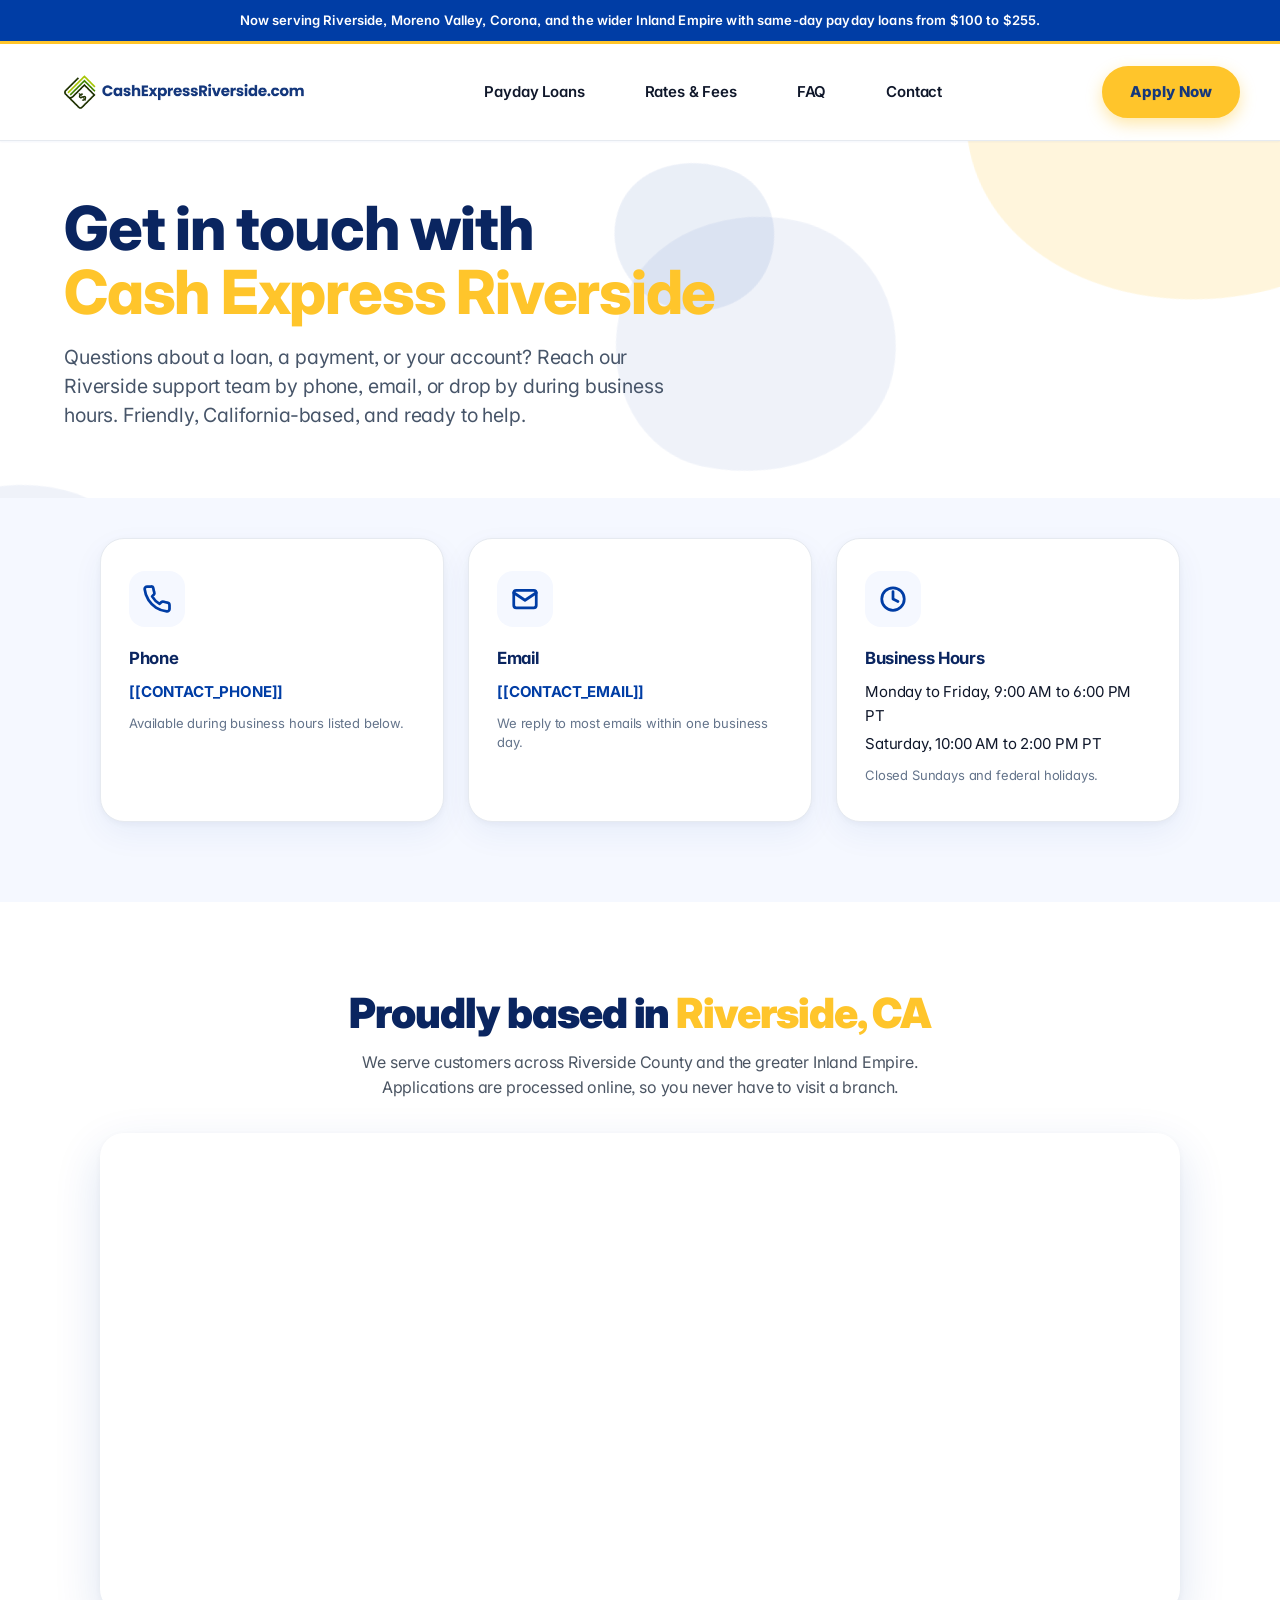
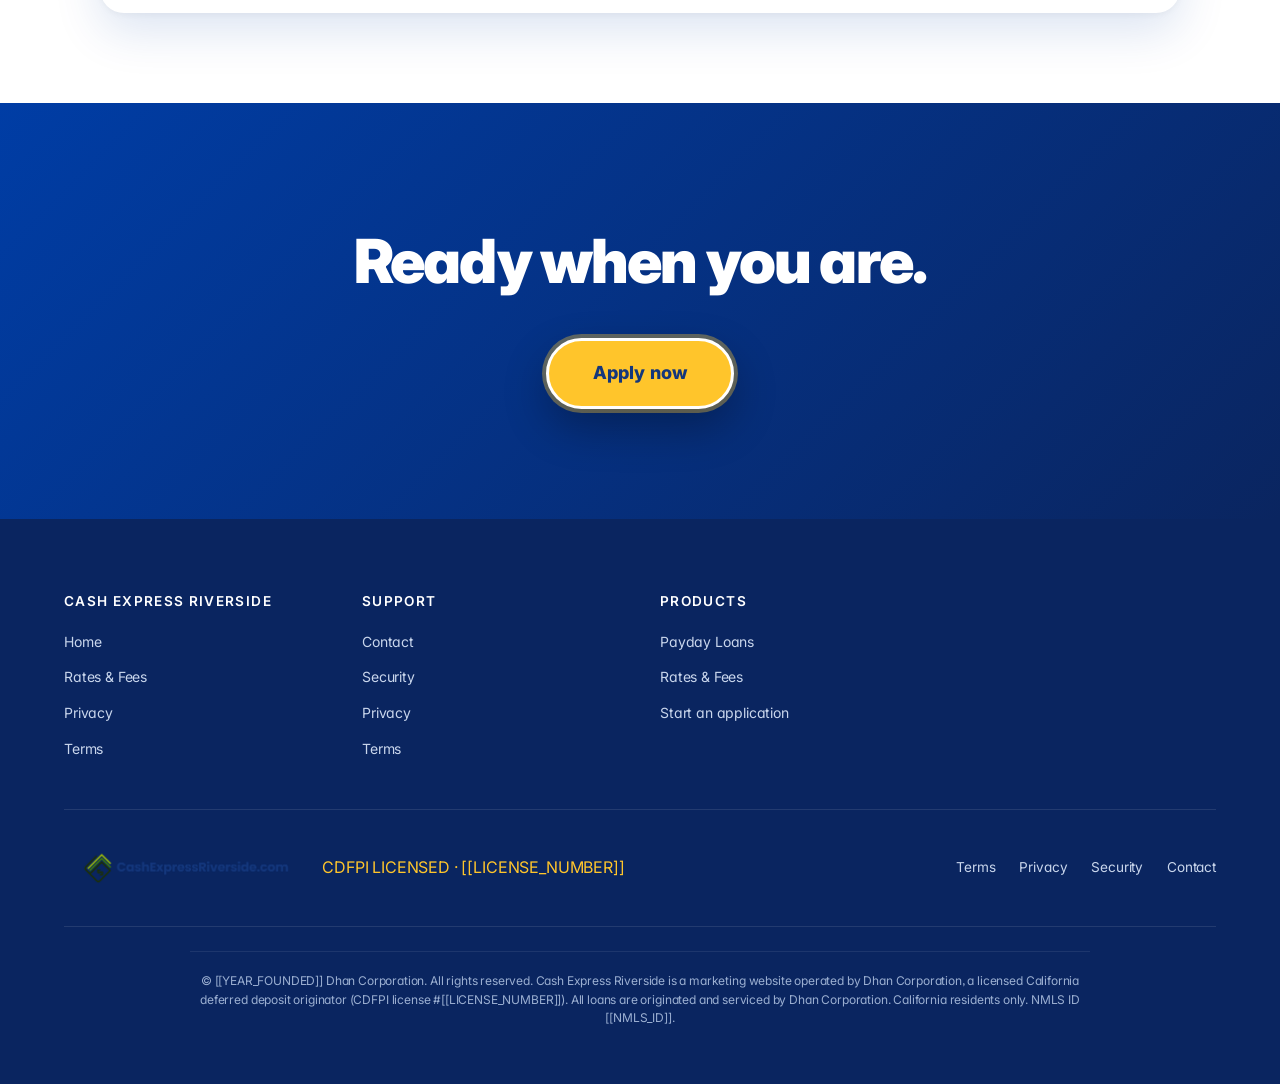
==== contact/index.html @ 76ede954 "footer-legal: center the †, 1., 2., 3. disclosures at page bottom Polish v4 overrode the original te" ====
<!DOCTYPE html>
<html lang="en">
<head>
  <meta charset="UTF-8">
  <meta name="viewport" content="width=device-width, initial-scale=1.0">
  <title>Contact Us | Cash Express Riverside</title>
  <meta name="description" content="Contact Cash Express Riverside in Riverside, CA. Phone, email, business hours, and service-area map. Loans originated by Dhan Corporation under CDFPI license.">
  <link rel="canonical" href="https://cashexpressriverside.com/contact/">
  <link rel="icon" type="image/png" href="/images/favicon.png">
  <link rel="apple-touch-icon" href="/images/favicon.png">
  <link rel="manifest" href="/site.webmanifest">
  <meta name="theme-color" content="#003DA5">
  <link rel="preload" href="/fonts/poppins-400.woff2" as="font" type="font/woff2" crossorigin>
  <link rel="preload" href="/fonts/poppins-600.woff2" as="font" type="font/woff2" crossorigin>
  <link rel="preload" href="/fonts/poppins-700.woff2" as="font" type="font/woff2" crossorigin>
  <link rel="preconnect" href="https://fonts.googleapis.com">
  <link rel="preconnect" href="https://fonts.gstatic.com" crossorigin>
  <link rel="preload" as="style" href="https://fonts.googleapis.com/css2?family=Inter:wght@400;500;600;700;800&display=swap">
  <link rel="stylesheet" href="https://fonts.googleapis.com/css2?family=Inter:wght@400;500;600;700;800&display=swap">
  <link rel="stylesheet" href="/css/style.css?v=11">
  <script type="application/ld+json">{"@context":"https://schema.org","@type":"ContactPage","name":"Contact Cash Express Riverside","url":"https://cashexpressriverside.com/contact/","publisher":{"@type":"FinancialService","name":"Cash Express Riverside","telephone":"[[CONTACT_PHONE]]","email":"[[CONTACT_EMAIL]]","areaServed":{"@type":"City","name":"Riverside","containedInPlace":{"@type":"State","name":"California"}}}}</script>
</head>
<body>
<div class="ce-blob-field" aria-hidden="true">
  <!-- 5 yellow + 5 navy, mixed sizes, scattered across viewport + scroll -->
  <div class="ce-blob b-large b-yellow b-1"></div>
  <div class="ce-blob b-large b-navy   b-2"></div>
  <div class="ce-blob b-large b-yellow b-3"></div>
  <div class="ce-blob b-mid   b-navy   b-4"></div>
  <div class="ce-blob b-mid   b-yellow b-5"></div>
  <div class="ce-blob b-mid   b-navy   b-6"></div>
  <div class="ce-blob b-mid   b-yellow b-7"></div>
  <div class="ce-blob b-small b-yellow b-8"></div>
  <div class="ce-blob b-small b-navy   b-9"></div>
  <div class="ce-blob b-small b-navy   b-10"></div>
</div>
<!-- TOP BANNER -->
<div class="top-banner">
  <div class="container">
    <p class="banner-desktop">Now serving Riverside, Moreno Valley, Corona, and the wider Inland Empire with same-day payday loans from $100 to $255.</p>
    <p class="banner-mobile">Same-day payday loans in Riverside</p>
  </div>
</div>

<!-- HEADER -->
<header class="site-header" id="site-header">
  <div class="header-inner container">
    <a href="/" class="logo"><img src="/images/logo.png" alt="Cash Express Riverside" width="285" height="80" fetchpriority="high"></a>
    <nav class="main-nav" id="main-nav">
      <ul class="nav-list">
        <li class="nav-item"><a href="/">Payday Loans</a></li>
        <li class="nav-item"><a href="/rates-and-fees/">Rates &amp; Fees</a></li>
        <li class="nav-item"><a href="/#faq-section">FAQ</a></li>
        <li class="nav-item"><a href="/contact/" aria-current="page">Contact</a></li>
      </ul>
    </nav>
    <div class="header-actions">
      <a href="https://apply.cashexpressriverside.com/?source_site=cashexpress_riverside&amp;utm_source=cashexpressriverside.com&amp;utm_medium=referral&amp;utm_campaign=payday_riverside" class="btn-apply">Apply Now</a>
    </div>
    <button class="menu-toggle" id="menu-toggle" aria-label="Open menu"><span></span><span></span><span></span></button>
  </div>
  <div class="mobile-menu" id="mobile-menu">
    <div class="mobile-menu-inner">
      <div class="mobile-menu-header">
        <a href="/" class="mobile-menu-logo"><img src="/images/logo.png" alt="Cash Express Riverside" width="200" height="56"></a>
        <button class="mobile-menu-close" id="mobile-menu-close" aria-label="Close menu"><svg width="24" height="24" viewBox="0 0 24 24" fill="none" stroke="#333" stroke-width="2" stroke-linecap="round"><path d="M18 6L6 18"/><path d="M6 6l12 12"/></svg></button>
      </div>
      <ul class="mobile-nav-list">
        <li class="mobile-nav-item"><a href="/">Payday Loans</a></li>
        <li class="mobile-nav-item"><a href="/rates-and-fees/">Rates &amp; Fees</a></li>
        <li class="mobile-nav-item"><a href="/#faq-section">FAQ</a></li>
        <li class="mobile-nav-item"><a href="/contact/" aria-current="page">Contact</a></li>
      </ul>
      <div class="mobile-menu-extra">
        <div class="mobile-btn-row">
          <a href="https://apply.cashexpressriverside.com/?source_site=cashexpress_riverside&amp;utm_source=cashexpressriverside.com&amp;utm_medium=referral&amp;utm_campaign=payday_riverside" class="btn-apply">Apply Now</a>
        </div>
      </div>
    </div>
  </div>
  <div class="mobile-menu-overlay" id="mobile-overlay"></div>
</header>

<main id="main-content">

<!-- HERO -->
<section class="page-hero contact-hero">
  <div class="container">
    <h1 class="animate-on-scroll" style="max-width:780px">Get in touch with <span class="underline-accent">Cash Express Riverside</span></h1>
    <p class="hero-subtitle animate-on-scroll" style="max-width:640px">Questions about a loan, a payment, or your account? Reach our Riverside support team by phone, email, or drop by during business hours. Friendly, California-based, and ready to help.</p>
  </div>
</section>

<!-- CONTACT DETAILS -->
<section class="contact-details">
  <div class="container">
    <div class="contact-grid">

      <div class="contact-card animate-on-scroll">
        <div class="contact-icon">
          <svg viewBox="0 0 24 24" width="30" height="30" fill="none" stroke="#003DA5" stroke-width="2.2" stroke-linecap="round" stroke-linejoin="round"><path d="M22 16.92 v3 a2 2 0 0 1 -2.18 2 a19.79 19.79 0 0 1 -8.63 -3.07 a19.5 19.5 0 0 1 -6 -6 a19.79 19.79 0 0 1 -3.07 -8.67 A2 2 0 0 1 4.11 2 h3 a2 2 0 0 1 2 1.72 a12.84 12.84 0 0 0 .7 2.81 a2 2 0 0 1 -.45 2.11 L8.09 9.91 a16 16 0 0 0 6 6 l1.27 -1.27 a2 2 0 0 1 2.11 -.45 a12.84 12.84 0 0 0 2.81 .7 A2 2 0 0 1 22 16.92 Z"/></svg>
        </div>
        <h3>Phone</h3>
        <p><a href="tel:[[CONTACT_PHONE]]">[[CONTACT_PHONE]]</a></p>
        <p class="contact-sub">Available during business hours listed below.</p>
      </div>

      <div class="contact-card animate-on-scroll">
        <div class="contact-icon">
          <svg viewBox="0 0 24 24" width="30" height="30" fill="none" stroke="#003DA5" stroke-width="2.2" stroke-linecap="round" stroke-linejoin="round"><rect x="3" y="5" width="18" height="14" rx="2"/><path d="M3 7 L12 13 L21 7"/></svg>
        </div>
        <h3>Email</h3>
        <p><a href="mailto:[[CONTACT_EMAIL]]">[[CONTACT_EMAIL]]</a></p>
        <p class="contact-sub">We reply to most emails within one business day.</p>
      </div>

      <div class="contact-card animate-on-scroll">
        <div class="contact-icon">
          <svg viewBox="0 0 24 24" width="30" height="30" fill="none" stroke="#003DA5" stroke-width="2.2" stroke-linecap="round" stroke-linejoin="round"><circle cx="12" cy="12" r="9"/><path d="M12 6 V12 L16 14"/></svg>
        </div>
        <h3>Business Hours</h3>
        <p>Monday to Friday, 9:00 AM to 6:00 PM PT</p>
        <p>Saturday, 10:00 AM to 2:00 PM PT</p>
        <p class="contact-sub">Closed Sundays and federal holidays.</p>
      </div>

    </div>
  </div>
</section>

<!-- MAP -->
<section class="contact-map-section">
  <div class="container">
    <h2 class="section-heading animate-on-scroll" style="text-align:center">Proudly based in <span class="underline-accent">Riverside, CA</span></h2>
    <p class="animate-on-scroll" style="text-align:center;max-width:640px;margin:0 auto 32px;color:#4b5563">We serve customers across Riverside County and the greater Inland Empire. Applications are processed online, so you never have to visit a branch.</p>
    <div class="map-wrapper animate-on-scroll">
      <iframe
        src="https://www.google.com/maps?q=Riverside,+CA&amp;output=embed&amp;z=11"
        width="100%" height="480"
        style="border:0;display:block;border-radius:24px"
        allowfullscreen loading="lazy"
        referrerpolicy="no-referrer-when-downgrade"
        title="Map of Riverside, California"></iframe>
    </div>
  </div>
</section>

<!-- PRE-FOOTER CTA -->
<section class="pre-footer">
  <div class="container pre-footer-inner">
    <h2 class="animate-on-scroll">Ready when you are.</h2>
    <a href="https://apply.cashexpressriverside.com/?source_site=cashexpress_riverside&amp;utm_source=cashexpressriverside.com&amp;utm_medium=referral&amp;utm_campaign=payday_riverside" class="btn-apply btn-lg animate-on-scroll">Apply now</a>
  </div>
</section>

</main>

<footer class="site-footer">
  <div class="container">
    <div class="footer-grid">
      <div class="footer-col">
        <h3>Cash Express Riverside</h3>
        <ul>
          <li><a href="/">Home</a></li>
          <li><a href="/rates-and-fees/">Rates &amp; Fees</a></li>
          <li><a href="/privacy/">Privacy</a></li>
          <li><a href="/terms/">Terms</a></li>
        </ul>
      </div>
      <div class="footer-col">
        <h3>Support</h3>
        <ul>
          <li><a href="/contact/" aria-current="page">Contact</a></li>
          <li><a href="/security/">Security</a></li>
          <li><a href="/privacy/">Privacy</a></li>
          <li><a href="/terms/">Terms</a></li>
        </ul>
      </div>
      <div class="footer-col">
        <h3>Products</h3>
        <ul>
          <li><a href="/">Payday Loans</a></li>
          <li><a href="/rates-and-fees/">Rates &amp; Fees</a></li>
          <li><a href="https://apply.cashexpressriverside.com/?source_site=cashexpress_riverside&amp;utm_source=cashexpressriverside.com&amp;utm_medium=referral&amp;utm_campaign=payday_riverside">Start an application</a></li>
        </ul>
      </div>
    </div>
    <div class="footer-bottom">
      <div class="footer-bottom-left">
        <a href="/"><img src="/images/logo.png" alt="Cash Express Riverside" width="228" height="64" loading="lazy"></a>
        <span class="footer-badge-text">CDFPI LICENSED &middot; [[LICENSE_NUMBER]]</span>
      </div>
      <div class="footer-bottom-links">
        <a href="/terms/">Terms</a>
        <a href="/privacy/">Privacy</a>
        <a href="/security/">Security</a>
        <a href="/contact/">Contact</a>
      </div>
    </div>
    <div class="footer-legal">
      <p>&copy; [[YEAR_FOUNDED]] Dhan Corporation. All rights reserved. Cash Express Riverside is a marketing website operated by Dhan Corporation, a licensed California deferred deposit originator (CDFPI license #[[LICENSE_NUMBER]]). All loans are originated and serviced by Dhan Corporation. California residents only. NMLS ID [[NMLS_ID]].</p>
    </div>
  </div>
</footer>

<script src="/js/main.js" defer></script>
</body>
</html>
---- css/style.css ----
/* ═══════════════════════════════════════
   CASH IN FLASH — MAIN STYLESHEET
   ═══════════════════════════════════════ */

/* ---------- SELF-HOSTED POPPINS ---------- */
/* latin subset (covers English + basic accents) */
@font-face { font-family: 'Poppins'; font-style: normal; font-weight: 400; font-display: swap; src: url('/fonts/poppins-400.woff2') format('woff2'); unicode-range: U+0000-00FF, U+0131, U+0152-0153, U+02BB-02BC, U+02C6, U+02DA, U+02DC, U+0304, U+0308, U+0329, U+2000-206F, U+20AC, U+2122, U+2191, U+2193, U+2212, U+2215, U+FEFF, U+FFFD; }
@font-face { font-family: 'Poppins'; font-style: normal; font-weight: 500; font-display: swap; src: url('/fonts/poppins-500.woff2') format('woff2'); unicode-range: U+0000-00FF, U+0131, U+0152-0153, U+02BB-02BC, U+02C6, U+02DA, U+02DC, U+0304, U+0308, U+0329, U+2000-206F, U+20AC, U+2122, U+2191, U+2193, U+2212, U+2215, U+FEFF, U+FFFD; }
@font-face { font-family: 'Poppins'; font-style: normal; font-weight: 600; font-display: swap; src: url('/fonts/poppins-600.woff2') format('woff2'); unicode-range: U+0000-00FF, U+0131, U+0152-0153, U+02BB-02BC, U+02C6, U+02DA, U+02DC, U+0304, U+0308, U+0329, U+2000-206F, U+20AC, U+2122, U+2191, U+2193, U+2212, U+2215, U+FEFF, U+FFFD; }
@font-face { font-family: 'Poppins'; font-style: normal; font-weight: 700; font-display: swap; src: url('/fonts/poppins-700.woff2') format('woff2'); unicode-range: U+0000-00FF, U+0131, U+0152-0153, U+02BB-02BC, U+02C6, U+02DA, U+02DC, U+0304, U+0308, U+0329, U+2000-206F, U+20AC, U+2122, U+2191, U+2193, U+2212, U+2215, U+FEFF, U+FFFD; }
@font-face { font-family: 'Poppins'; font-style: normal; font-weight: 800; font-display: swap; src: url('/fonts/poppins-800.woff2') format('woff2'); unicode-range: U+0000-00FF, U+0131, U+0152-0153, U+02BB-02BC, U+02C6, U+02DA, U+02DC, U+0304, U+0308, U+0329, U+2000-206F, U+20AC, U+2122, U+2191, U+2193, U+2212, U+2215, U+FEFF, U+FFFD; }
/* latin-ext (Spanish ñ/á/é/etc., other European accents) */
@font-face { font-family: 'Poppins'; font-style: normal; font-weight: 400; font-display: swap; src: url('/fonts/poppins-400-ext.woff2') format('woff2'); unicode-range: U+0100-02BA, U+02BD-02C5, U+02C7-02CC, U+02CE-02D7, U+02DD-02FF, U+0304, U+0308, U+0329, U+1D00-1DBF, U+1E00-1E9F, U+1EF2-1EFF, U+2020, U+20A0-20AB, U+20AD-20C0, U+2113, U+2C60-2C7F, U+A720-A7FF; }
@font-face { font-family: 'Poppins'; font-style: normal; font-weight: 500; font-display: swap; src: url('/fonts/poppins-500-ext.woff2') format('woff2'); unicode-range: U+0100-02BA, U+02BD-02C5, U+02C7-02CC, U+02CE-02D7, U+02DD-02FF, U+0304, U+0308, U+0329, U+1D00-1DBF, U+1E00-1E9F, U+1EF2-1EFF, U+2020, U+20A0-20AB, U+20AD-20C0, U+2113, U+2C60-2C7F, U+A720-A7FF; }
@font-face { font-family: 'Poppins'; font-style: normal; font-weight: 600; font-display: swap; src: url('/fonts/poppins-600-ext.woff2') format('woff2'); unicode-range: U+0100-02BA, U+02BD-02C5, U+02C7-02CC, U+02CE-02D7, U+02DD-02FF, U+0304, U+0308, U+0329, U+1D00-1DBF, U+1E00-1E9F, U+1EF2-1EFF, U+2020, U+20A0-20AB, U+20AD-20C0, U+2113, U+2C60-2C7F, U+A720-A7FF; }
@font-face { font-family: 'Poppins'; font-style: normal; font-weight: 700; font-display: swap; src: url('/fonts/poppins-700-ext.woff2') format('woff2'); unicode-range: U+0100-02BA, U+02BD-02C5, U+02C7-02CC, U+02CE-02D7, U+02DD-02FF, U+0304, U+0308, U+0329, U+1D00-1DBF, U+1E00-1E9F, U+1EF2-1EFF, U+2020, U+20A0-20AB, U+20AD-20C0, U+2113, U+2C60-2C7F, U+A720-A7FF; }
@font-face { font-family: 'Poppins'; font-style: normal; font-weight: 800; font-display: swap; src: url('/fonts/poppins-800-ext.woff2') format('woff2'); unicode-range: U+0100-02BA, U+02BD-02C5, U+02C7-02CC, U+02CE-02D7, U+02DD-02FF, U+0304, U+0308, U+0329, U+1D00-1DBF, U+1E00-1E9F, U+1EF2-1EFF, U+2020, U+20A0-20AB, U+20AD-20C0, U+2113, U+2C60-2C7F, U+A720-A7FF; }

/* ---------- RESET & BASE ---------- */
*, *::before, *::after { box-sizing: border-box; margin: 0; padding: 0; }
html { scroll-behavior: smooth; -webkit-text-size-adjust: 100%; overflow-x: clip; }
body {
  font-family: 'Poppins', sans-serif;
  color: #14377C;
  background: #fff;
  line-height: 1.6;
  -webkit-font-smoothing: antialiased;
  overflow-x: clip;
  min-height: 100vh;
  min-height: 100dvh;
}
img { max-width: 100%; height: auto; display: block; }
a { text-decoration: none; color: inherit; -webkit-tap-highlight-color: transparent; }
ul { list-style: none; }
button { cursor: pointer; border: none; background: none; font-family: inherit; -webkit-tap-highlight-color: transparent; }
input { font-family: inherit; font-size: 16px; /* prevents iOS zoom on focus */ }

/* ---------- UTILITIES ---------- */
.container { max-width: 1200px; margin: 0 auto; padding: 0 24px; }

.underline-accent {
  position: relative;
  display: inline-block;
  color: #FFC52B;
}
.underline-accent::after {
  content: '';
  position: absolute;
  left: 0; bottom: -5px;
  width: 100%; height: 6px;
  background-color: currentColor;
  -webkit-mask: url("/images/Vector-2139.png") no-repeat center / 100% 100%;
          mask: url("/images/Vector-2139.png") no-repeat center / 100% 100%;
  z-index: -1;
}

.gradient-text {
  background: linear-gradient(135deg, #FFC52B, #FFC52B);
  -webkit-background-clip: text;
  -webkit-text-fill-color: transparent;
}

.section-heading {
  font-size: clamp(1.6rem, 4vw, 2.25rem);
  font-weight: 700;
  line-height: 1.2;
  margin-bottom: 16px;
}
.section-sub {
  color: #555;
  max-width: 560px;
}

/* ---------- BUTTONS ---------- */
.btn-apply {
  display: inline-flex;
  align-items: center;
  gap: 8px;
  background: #FFC52B;
  color: #fff;
  font-weight: 600;
  padding: 12px 28px;
  border-radius: 50px;
  font-size: .95rem;
  transition: background .2s, transform .15s;
}
.btn-apply:hover { background: #E0A800; transform: translateY(-1px); }
.btn-apply.btn-lg { padding: 16px 36px; font-size: 1.05rem; }
.btn-apply.btn-sm { padding: 8px 20px; font-size: .85rem; }
.btn-apply.btn-icon svg { transition: transform .2s; }
.btn-apply.btn-icon:hover svg { transform: translateX(3px); }

.btn-login {
  display: inline-flex;
  align-items: center;
  border: 2px solid #14377C;
  padding: 10px 24px;
  border-radius: 50px;
  font-weight: 600;
  font-size: .9rem;
  transition: background .2s, color .2s;
}
.btn-login:hover { background: #14377C; color: #fff; }
.btn-login.btn-sm { padding: 6px 16px; font-size: .8rem; }

.btn-store {
  display: inline-flex;
  align-items: center;
  gap: 6px;
  font-weight: 500;
  font-size: .9rem;
  color: #14377C;
  transition: color .2s;
}
.btn-store:hover { color: #FFC52B; }

/* ---------- 1. TOP BANNER ---------- */
.top-banner {
  background: #14377C;
  color: #fff;
  text-align: center;
  padding: 10px 24px;
  font-size: .82rem;
  font-weight: 400;
}
.banner-mobile { display: none; }

/* ---------- 2. HEADER ---------- */
.site-header {
  position: sticky;
  top: 0;
  z-index: 1000;
  background: #fff;
  box-shadow: 0 1px 4px rgba(0,0,0,.06);
  transition: box-shadow .3s;
}
.site-header.scrolled { box-shadow: 0 2px 12px rgba(0,0,0,.1); }

.header-inner {
  display: flex;
  align-items: center;
  justify-content: space-between;
  height: 72px;
}
.logo img { height: 24px; width: auto; }

.main-nav { display: flex; }
.nav-list { display: flex; gap: 32px; align-items: center; }
.nav-item > a {
  font-weight: 500;
  font-size: .95rem;
  display: flex;
  align-items: center;
  gap: 4px;
  padding: 8px 0;
  transition: color .2s;
}
.nav-item > a:hover { color: #FFC52B; }
.nav-item > a svg { transition: transform .2s; }
.nav-item.has-dropdown:hover > a svg { transform: rotate(180deg); }

/* Dropdown menus */
.dropdown-menu {
  position: absolute;
  top: 100%;
  left: 50%;
  transform: translateX(-50%) translateY(8px);
  background: #14377C;
  border-top: 3px solid #FFC52B;
  border-radius: 0 0 12px 12px;
  box-shadow: 0 12px 40px rgba(0,0,0,.25);
  padding: 28px 32px;
  min-width: 200px;
  opacity: 0;
  visibility: hidden;
  transition: opacity .25s, transform .25s, visibility .25s;
  pointer-events: none;
}
.nav-item.has-dropdown { position: relative; }
.nav-item.has-dropdown:hover .dropdown-menu {
  opacity: 1;
  visibility: visible;
  transform: translateX(-50%) translateY(0);
  pointer-events: auto;
}
.dropdown-menu a {
  display: block;
  padding: 8px 12px;
  border-radius: 8px;
  font-size: .9rem;
  color: rgba(255,255,255,.85);
  transition: background .15s, color .15s;
}
.dropdown-menu a:hover { background: rgba(255,255,255,.08); color: #fff; }

/* Mega menu */
.mega-menu { min-width: 680px; left: -60px; transform: translateX(0) translateY(8px); }
.nav-item.has-dropdown:hover .mega-menu { transform: translateX(0) translateY(0); }
.mega-cols { display: flex; gap: 40px; }
.mega-col h4,
.mega-col .mega-col-label {
  font-size: .75rem;
  letter-spacing: .08em;
  color: #FFC52B;
  margin-bottom: 12px;
  font-weight: 700;
  text-transform: uppercase;
}

/* Mega menu branding column */
.mega-col-brand {
  border-left: 1px solid rgba(255,255,255,.12);
  padding-left: 40px;
  max-width: 220px;
}
.mega-col-brand img:first-child { margin-bottom: 12px; }
.mega-col-brand p {
  font-size: .78rem;
  color: rgba(255,255,255,.6);
  line-height: 1.5;
  margin-bottom: 16px;
}
.mega-col-brand h4 {
  color: #FFC52B;
  margin-bottom: 16px;
}
.mega-app-buttons { display: flex; gap: 8px; }
.mega-app-buttons a { padding: 0; background: none; }
.mega-app-buttons a:hover { background: none; opacity: .8; }
.mega-app-buttons img { border-radius: 6px; }

.header-actions {
  display: flex;
  align-items: center;
  gap: 16px;
}

/* Hamburger */
.menu-toggle { display: none; width: 28px; height: 20px; position: relative; }
.menu-toggle span {
  display: block;
  position: absolute;
  width: 100%;
  height: 2px;
  background: #14377C;
  border-radius: 2px;
  transition: .3s;
}
.menu-toggle span:nth-child(1) { top: 0; }
.menu-toggle span:nth-child(2) { top: 9px; }
.menu-toggle span:nth-child(3) { top: 18px; }
.menu-toggle.active span:nth-child(1) { top: 9px; transform: rotate(45deg); }
.menu-toggle.active span:nth-child(2) { opacity: 0; }
.menu-toggle.active span:nth-child(3) { top: 9px; transform: rotate(-45deg); }

/* Mobile Menu — Navy full-screen overlay */
.mobile-menu {
  position: fixed;
  top: 0; left: 0;
  width: 100%;
  height: 100vh;
  height: 100dvh;
  background: #1b3a2d;
  z-index: 2000;
  overflow-y: auto;
  -webkit-overflow-scrolling: touch;
  opacity: 0;
  visibility: hidden;
  transition: opacity .3s ease, visibility .3s ease;
}
.mobile-menu.open { opacity: 1; visibility: visible; }

.mobile-menu-inner {
  display: flex;
  flex-direction: column;
  min-height: 100%;
  padding-bottom: calc(40px + env(safe-area-inset-bottom, 0px));
}

.mobile-menu-header {
  display: flex;
  align-items: center;
  justify-content: space-between;
  padding: 20px 24px;
  background: #fff;
  border-bottom: 1px solid #e5e5e5;
}
.mobile-menu-logo img {
  height: 24px;
  width: auto;
}
.mobile-menu-close {
  background: none;
  border: none;
  cursor: pointer;
  padding: 8px;
  display: flex;
  align-items: center;
  justify-content: center;
}
.mobile-menu-close svg { stroke: #333; }

.mobile-menu-overlay {
  position: fixed;
  inset: 0;
  background: rgba(0,0,0,.4);
  z-index: 1999;
  opacity: 0;
  visibility: hidden;
  transition: opacity .3s, visibility .3s;
}
.mobile-menu-overlay.open { opacity: 1; visibility: visible; }

/* Nav list */
.mobile-nav-list {
  padding: 0 24px;
  margin-bottom: auto;
}
.mobile-nav-item > a {
  display: flex;
  align-items: center;
  justify-content: space-between;
  padding: 20px 0;
  font-size: 1.15rem;
  font-weight: 500;
  color: #fff;
  border-bottom: 1px solid rgba(255,255,255,.12);
  min-height: 56px;
}
.mobile-chevron {
  transition: transform .3s ease;
  opacity: .6;
  flex-shrink: 0;
  margin-left: 8px;
}
.mobile-nav-item.has-sub.open .mobile-chevron { transform: rotate(180deg); }

.mobile-sub { padding-left: 16px; display: none; }
.mobile-nav-item.has-sub.open .mobile-sub { display: block; }
.mobile-sub a { display: block; padding: 12px 0; font-size: .95rem; color: rgba(255,255,255,.65); }
.mobile-sub a:hover { color: #fff; }

/* Extra section: store link + buttons */
.mobile-menu-extra {
  display: flex;
  flex-direction: column;
  gap: 20px;
  padding: 32px 24px 0;
}
.mobile-store-link {
  display: flex;
  align-items: center;
  gap: 8px;
  font-weight: 500;
  color: #fff;
}
.mobile-store-link svg { stroke: #fff; }
.mobile-btn-row { display: flex; gap: 12px; }
.mobile-btn-row .btn-apply {
  flex: 1;
  text-align: center;
  justify-content: center;
  background: #FFC52B;
  color: #fff;
  border-radius: 50px;
  padding: 14px 20px;
  font-weight: 600;
  font-size: .95rem;
}
.mobile-btn-row .btn-apply:hover { background: #E0A800; }
.mobile-btn-row .btn-login {
  flex: 1;
  text-align: center;
  justify-content: center;
  background: transparent;
  color: #fff;
  border: 2px solid #fff;
  border-radius: 50px;
  padding: 14px 20px;
  font-weight: 600;
  font-size: .95rem;
}
.mobile-btn-row .btn-login:hover { background: rgba(255,255,255,.1); }

/* ---------- 3. HERO ---------- */
.hero {
  position: relative;
  background: linear-gradient(160deg, #F7F9FC 0%, #EAEEF4 40%, #fff 100%);
  padding: 80px 0 60px;
  overflow: hidden;
}

/* Floating decorative blobs */
.hero::before,
.hero::after {
  content: '';
  position: absolute;
  border-radius: 50%;
  background: rgba(0,61,165,.07);
  z-index: 0;
  animation: floatBlob 8s ease-in-out infinite;
}
.hero::before {
  width: 320px; height: 320px;
  top: -60px; right: -40px;
  border-radius: 50%;
  animation-delay: -2s;
}
.hero::after {
  width: 180px; height: 160px;
  bottom: -30px; right: 5%;
  border-radius: 30% 70% 70% 30% / 30% 30% 70% 70%;
  animation-delay: -5s;
}

.hero-blob-1,
.hero-blob-2 {
  position: absolute;
  background: rgba(0,61,165,.06);
  z-index: 0;
  pointer-events: none;
  animation: floatBlob 10s ease-in-out infinite;
}
.hero-blob-1 {
  width: 200px; height: 200px;
  top: 30%; left: 45%;
  border-radius: 60% 40% 30% 70% / 60% 30% 70% 40%;
  animation-delay: -3s;
}
.hero-blob-2 {
  width: 120px; height: 120px;
  bottom: 10%; left: 5%;
  border-radius: 30%;
  transform: rotate(15deg);
  animation-delay: -7s;
}

@keyframes floatBlob {
  0%, 100% { transform: translateY(0) rotate(0deg); }
  33% { transform: translateY(-15px) rotate(3deg); }
  66% { transform: translateY(8px) rotate(-2deg); }
}

.hero-grid,
.hero-content,
.hero-image { position: relative; z-index: 1; }
.hero-grid {
  display: grid;
  grid-template-columns: 1fr 1fr;
  gap: 48px;
  align-items: center;
}
.hero h1, .page-hero h1 { font-size: clamp(1.8rem, 5vw, 3rem); font-weight: 800; line-height: 1.15; margin-bottom: 16px; }
.hero-subtitle { font-size: 1.15rem; color: #555; margin-bottom: 24px; }
.hero-checks { margin-bottom: 32px; display: flex; flex-direction: column; gap: 10px; }
.hero-checks li {
  display: flex;
  align-items: center;
  gap: 10px;
  font-weight: 500;
  font-size: .95rem;
}
.hero-cta { display: flex; align-items: center; gap: 20px; margin-bottom: 32px; flex-wrap: wrap; }
.hero-link { color: #555; font-size: .9rem; transition: color .2s; }
.hero-link:hover { color: #FFC52B; }

.hero-badges { display: flex; align-items: center; gap: 20px; flex-wrap: wrap; }
.hero-badges img { width: auto; }
.hero-badges a img[alt="Google Reviews"] { height: 37px; }
.hero-badges a img[alt="Trustpilot"] { height: 28px; }

.hero-image { position: relative; display: flex; justify-content: center; align-items: center; }
.wu-brand-hero { display: flex; align-items: center; justify-content: center; }
.wu-brand-hero svg { filter: drop-shadow(0 8px 24px rgba(0,0,0,.12)); }

/* ---------- WESTERN UNION PAGE ---------- */

/* WU Services grid - 3 columns on desktop */
.wu-services-grid { grid-template-columns: repeat(3, 1fr); }
.wu-services-grid .use-case-card p {
  color: #555;
  font-size: .88rem;
  margin-top: 8px;
  line-height: 1.5;
}

/* WU Step numbers */
.wu-step-number {
  width: 72px;
  height: 72px;
  min-width: 72px;
  border-radius: 16px;
  background: linear-gradient(135deg, #FFDD00 0%, #FFC52B 100%);
  display: flex;
  align-items: center;
  justify-content: center;
  font-size: 1.75rem;
  font-weight: 800;
  color: #000;
  flex-shrink: 0;
}

/* WU Hero */
.wu-hero {
  position: relative;
  min-height: 520px;
  display: flex;
  align-items: center;
  overflow: hidden;
}
.wu-hero-bg {
  position: absolute;
  inset: 0;
  z-index: 0;
}
.wu-hero-photo {
  width: 100%;
  height: 100%;
  object-fit: cover;
  object-position: center 30%;
}
.wu-hero-overlay {
  position: absolute;
  inset: 0;
  background: linear-gradient(to right, rgba(0,0,0,.1) 0%, rgba(0,0,0,.25) 50%, rgba(0,0,0,.05) 100%);
}
.wu-hero-inner {
  position: relative;
  z-index: 1;
  display: flex;
  justify-content: flex-end;
  padding-top: 60px;
  padding-bottom: 60px;
}
.wu-hero-card {
  background: #fff;
  border-radius: 20px;
  padding: 48px 44px;
  max-width: 420px;
  width: 100%;
  box-shadow: 0 12px 48px rgba(0,0,0,.15);
  text-align: center;
}
.wu-hero-card-logo {
  display: flex;
  align-items: center;
  justify-content: center;
  margin-bottom: 28px;
}
.wu-hero-card-logo img {
  max-width: 240px;
  height: auto;
}
.wu-hero-card h1 {
  font-size: 1.75rem;
  font-weight: 700;
  color: #14377C;
  line-height: 1.25;
  margin-bottom: 16px;
}
.wu-hero-card p {
  color: #555;
  font-size: .95rem;
  line-height: 1.5;
  margin-bottom: 28px;
}
.wu-hero-btn {
  display: inline-block;
  padding: 14px 48px;
  border: 2px solid #14377C;
  border-radius: 50px;
  font-weight: 600;
  font-size: 1rem;
  color: #14377C;
  transition: background .2s, color .2s;
}
.wu-hero-btn:hover {
  background: #14377C;
  color: #fff;
}

/* ---------- WU PAGE BLOB OVERRIDES ---------- */

/* WU Hero blobs - large right, small left */
.wu-hero::before {
  content: '';
  position: absolute;
  width: 260px; height: 260px;
  top: -60px; right: -50px;
  background: rgba(255,221,0,.09);
  border-radius: 62% 38% 46% 54% / 52% 60% 40% 48%;
  z-index: 0;
  pointer-events: none;
  animation: floatBlob 11s ease-in-out infinite;
  animation-delay: -3s;
}
.wu-hero::after {
  content: '';
  position: absolute;
  width: 90px; height: 90px;
  bottom: 20%; left: 5%;
  background: rgba(245,166,35,.08);
  border-radius: 54% 46% 58% 42% / 48% 56% 44% 52%;
  z-index: 0;
  pointer-events: none;
  animation: floatBlob 8s ease-in-out infinite;
  animation-delay: -6s;
}

/* Override shared blob colors + reposition for even spread */

/* Use-cases: blob left (medium), ::before right-bottom (small) */
.wu-page .use-cases-blob {
  background: rgba(255,221,0,.1);
  width: 180px; height: 180px;
  top: 5%; left: -40px;
}
.wu-page .use-cases::before {
  background: rgba(245,166,35,.08);
  width: 110px; height: 110px;
  bottom: 10%; right: 3%;
}

/* Between use-cases and how-it-works: add blob via use-cases::after */
.wu-page .use-cases::after {
  content: '';
  position: absolute;
  width: 200px; height: 200px;
  bottom: -70px; left: 30%;
  background: rgba(255,221,0,.07);
  border-radius: 40% 60% 50% 50% / 55% 45% 55% 45%;
  z-index: 0;
  pointer-events: none;
  animation: floatBlob 12s ease-in-out infinite;
  animation-delay: -4s;
}

/* How-it-works: large bottom-right, small top-left */
.wu-page .how-it-works::before {
  background: rgba(255,221,0,.09);
  width: 280px; height: 280px;
  bottom: -70px; right: -60px;
}
.wu-page .how-it-works::after {
  background: rgba(245,166,35,.07);
  width: 100px; height: 100px;
  top: 10%; left: 5%;
}

/* Between how-it-works and faq: add a medium blob */
.wu-page .faq::after {
  background: rgba(245,166,35,.07);
  width: 160px; height: 160px;
  bottom: -40px; left: 15%;
}

/* Remove white backgrounds so blobs flow between sections */
.wu-page .how-it-works,
.wu-page .faq,
.wu-page .use-cases {
  background: transparent;
}

/* FAQ: medium center-right, medium bottom-left (via ::after above) */
.wu-page .faq::before {
  background: rgba(255,221,0,.07);
  width: 180px; height: 180px;
  top: 30%; right: -30px;
}

/* Between faq and pre-footer: small accent blob */
.wu-page 
.wu-page 

.hero-phone { position: relative; z-index: 2; }
.hero-float {
  position: absolute;
  z-index: 3;
  animation: float 4s ease-in-out infinite;
}
.float-1 { top: 10%; right: -5%; width: 120px; }
.float-2 { bottom: 15%; left: -5%; width: 140px; animation-delay: -1.5s; }
.float-3 { top: -8%; left: 10%; width: 180px; animation-delay: -3s; z-index: 1; }

@keyframes float {
  0%, 100% { transform: translateY(0); }
  50% { transform: translateY(-12px); }
}

/* ---------- 4. SOCIAL PROOF ---------- */
.social-proof {
  position: relative;
  padding: 80px 0;
  text-align: center;
  color: #fff;
  background: linear-gradient(160deg, rgba(26,50,40,0.88), rgba(30,60,48,0.92)),
              url('/images/Group-1707490245-2.webp') center top/cover no-repeat;
  background-color: #14377C;
  overflow: hidden;
}
.social-proof .section-heading { margin-bottom: 48px; color: #fff; }
.social-proof .underline-accent { color: #FFC52B; }
.proof-grid { display: grid; grid-template-columns: repeat(3, 1fr); gap: 24px; }
.proof-card {
  padding: 40px 28px;
  border-radius: 16px;
  text-align: center;
}
.proof-card.glass {
  background: rgba(255,255,255,.08);
  border: 1px solid rgba(255,255,255,.15);
  -webkit-backdrop-filter: blur(16px);
  backdrop-filter: blur(16px);
  box-shadow: 0 4px 30px rgba(0,0,0,.15);
  transition: transform .3s ease, box-shadow .3s ease, border-color .3s ease, background .3s ease;
}
.proof-card.glass:hover {
  transform: scale(1.04) translateY(-4px);
  background: rgba(255,255,255,.14);
  border-color: rgba(255,255,255,.3);
  box-shadow: 0 8px 40px rgba(0,61,165,.12), 0 4px 30px rgba(0,0,0,.2);
}
@media (hover: none) {
  .proof-card.glass:active {
    transform: scale(0.97);
    transition-duration: .1s;
  }
}
@supports not (backdrop-filter: blur(16px)) {
  .proof-card.glass { background: rgba(40,70,55,.75); }
}
.proof-icon { margin-bottom: 16px; color: #fff; }
.proof-icon svg { display: block; margin: 0 auto; }
.proof-icon img { margin: 0 auto; filter: brightness(0) invert(1); }
.proof-card h3 { font-size: 1.2rem; font-weight: 700; margin-bottom: 8px; color: #fff; }
.proof-card p { color: rgba(255,255,255,.75); font-size: .9rem; }
.proof-grid { position: relative; z-index: 1; }
.social-proof .section-heading { position: relative; z-index: 1; }

/* Social-proof blobs */
.social-proof::before,
.social-proof::after {
  content: '';
  position: absolute;
  background: rgba(0,61,165,.05);
  z-index: 0;
  pointer-events: none;
  animation: floatBlob 10s ease-in-out infinite;
}
.social-proof::before {
  width: 200px; height: 200px;
  top: -50px; right: -30px;
  border-radius: 50%;
  animation-delay: -2s;
}
.social-proof::after {
  width: 150px; height: 130px;
  bottom: -40px; left: -20px;
  border-radius: 40% 60% 50% 50% / 50% 40% 60% 50%;
  animation-delay: -6s;
}

/* ---------- 5. FEATURES ---------- */
.features {
  position: relative;
  padding: 80px 0;
  background: #fff;
}
.features::before { display: none; }
.features::after {
  content: '';
  position: absolute;
  width: 300px; height: 300px;
  bottom: -100px; left: -60px;
  background: rgba(0,61,165,.05);
  border-radius: 40% 60% 50% 50% / 60% 40% 50% 50%;
  z-index: 0;
  pointer-events: none;
  animation: floatBlob 12s ease-in-out infinite;
  animation-delay: -6s;
}
.features-blob {
  position: absolute;
  width: 90px; height: 90px;
  top: 15%; right: 8%;
  background: rgba(0,61,165,.06);
  border-radius: 50% 40% 60% 30% / 40% 50% 30% 60%;
  z-index: 0;
  pointer-events: none;
  animation: floatBlob 9s ease-in-out infinite;
  animation-delay: -3s;
}
.features-grid { position: relative; z-index: 1; }
.features-grid {
  display: grid;
  grid-template-columns: 1fr 1fr;
  gap: 60px;
  align-items: center;
}
.features-image { display: flex; justify-content: center; }
.features-image > img { width: 100%; height: 500px; object-fit: cover; }
.features-phone { max-width: 420px; }
.features-content p { color: #555; margin-bottom: 28px; }
.feature-cards { display: flex; flex-direction: column; gap: 16px; margin-bottom: 28px; }
.feature-card {
  padding: 20px 24px;
  border-radius: 12px;
  border: 1px solid #e5e5e5;
  background: #fff;
  transition: box-shadow .2s, border-color .2s;
}
.feature-card:hover {
  border-color: #FFC52B;
  box-shadow: 0 4px 16px rgba(0,61,165,.10);
}
.feature-card h3, .feature-card h4 { font-size: 1rem; font-weight: 600; margin-bottom: 4px; }
.feature-card p { color: #555; font-size: .88rem; margin-bottom: 0; }
.features-cta { display: flex; align-items: center; gap: 20px; }
.features-link {
  font-weight: 500;
  color: #14377C;
  border-bottom: 2px solid #14377C;
  transition: color .2s, border-color .2s;
}
.features-link:hover { color: #FFC52B; border-color: #FFC52B; }

/* ---------- 6. APP PROMO ---------- */
.app-promo {
  position: relative;
  background: linear-gradient(160deg, #1a3a2e 0%, #122e22 40%, #0a1f16 100%);
  color: #fff;
  padding: 100px 0;
  text-align: center;
  overflow: hidden;
}
/* Radial center glow */
.app-promo::before {
  content: '';
  position: absolute;
  top: 0; left: 50%;
  transform: translateX(-50%);
  width: 80%; height: 60%;
  background: radial-gradient(ellipse at center, rgba(255,197,43,.14) 0%, transparent 70%);
  pointer-events: none;
  z-index: 0;
}
/* Floating accent blob */
.app-promo::after {
  content: '';
  position: absolute;
  bottom: -60px; right: 5%;
  width: 200px; height: 200px;
  background: rgba(0,61,165,.06);
  border-radius: 40% 60% 50% 50% / 50% 40% 60% 50%;
  animation: floatBlob 10s ease-in-out infinite;
  animation-delay: -3s;
  pointer-events: none;
  z-index: 0;
}
.app-promo-inner { max-width: 900px; margin: 0 auto; position: relative; z-index: 1; }
.app-screenshot {
  position: relative;
  margin: 0 auto 48px;
  max-width: 650px;
}
.app-screenshot img {
  position: relative;
  z-index: 2;
}
/* White lozenge shape behind the image */
.app-screenshot::before {
  content: '';
  position: absolute;
  left: 5%; right: 5%;
  top: 30%;
  bottom: -5%;
  background: rgba(255,255,255,.9);
  border-radius: 200px;
  z-index: 1;
  box-shadow: 0 10px 40px rgba(0,0,0,.15);
}
.app-promo h2 {
  font-size: clamp(2rem, 5vw, 2.75rem);
  font-weight: 800;
  margin-bottom: 16px;
  line-height: 1.2;
}
.app-promo .underline-accent { color: #fff; }
.app-promo p { color: rgba(255,255,255,.75); margin-bottom: 28px; font-size: 1.05rem; }
.app-cta { margin-bottom: 32px; }
.app-promo .app-note { font-size: .7rem; color: rgba(255,255,255,.65); margin-top: 8px; margin-bottom: 0; font-style: italic; }
.app-mobile-img { display: none; }

/* ---------- 7. HOW IT WORKS ---------- */
.how-it-works {
  position: relative;
  padding: 80px 0;
  background: #fff;
}
.how-it-works::before {
  content: '';
  position: absolute;
  width: 320px; height: 320px;
  bottom: -80px; right: -80px;
  background: rgba(0,61,165,.05);
  border-radius: 50% 40% 60% 30% / 40% 50% 30% 60%;
  z-index: 0;
  animation: floatBlob 10s ease-in-out infinite;
  animation-delay: -2s;
}
.how-it-works::after {
  content: '';
  position: absolute;
  width: 80px; height: 80px;
  top: 15%; left: 8%;
  background: rgba(0,61,165,.05);
  border-radius: 60% 40% 30% 70% / 50% 60% 50% 40%;
  z-index: 0;
  pointer-events: none;
  animation: floatBlob 8s ease-in-out infinite;
  animation-delay: -6s;
}
.how-grid { position: relative; z-index: 1; }
.how-grid {
  display: grid;
  grid-template-columns: 1fr 1fr;
  gap: 60px;
  align-items: start;
}
.how-left p { color: #555; margin-bottom: 32px; }

.testimonial-card {
  background: #f8f8f8;
  border-radius: 16px;
  padding: 28px;
}
.testimonial-header {
  display: flex;
  align-items: center;
  gap: 16px;
  margin-bottom: 16px;
}
.testimonial-avatar { border-radius: 50%; width: 55px; height: 55px; }
.testimonial-name { display: block; font-weight: 600; margin-bottom: 4px; }
.testimonial-quote {
  font-style: italic;
  color: #444;
  line-height: 1.6;
}

.how-right { display: flex; flex-direction: column; gap: 20px; }
.step-card {
  display: flex;
  align-items: center;
  gap: 20px;
  padding: 24px;
  border-radius: 16px;
  border: 1px solid #e5e5e5;
  background: #fff;
  transition: box-shadow .2s, border-color .2s;
}
.step-card:hover {
  border-color: #FFC52B;
  box-shadow: 0 4px 20px rgba(0,61,165,.08);
}
.step-card > img { flex-shrink: 0; width: 64px; height: 64px; }
.step-label {
  display: flex;
  align-items: center;
  gap: 8px;
  font-weight: 600;
  font-size: 1.05rem;
  margin-bottom: 6px;
}
.step-label img { width: 24px; height: 24px; }
.step-card p { color: #555; font-size: .9rem; }

/* ---------- 8. EDUCATION CAROUSEL ---------- */
.education {
  position: relative;
  padding: 80px 0;
  background: #F7F9FC;
  overflow: hidden;
}
.education::before {
  content: '';
  position: absolute;
  width: 240px; height: 240px;
  top: -80px; left: -50px;
  background: rgba(0,61,165,.06);
  border-radius: 50%;
  z-index: 0;
  animation: floatBlob 11s ease-in-out infinite;
  animation-delay: -4s;
}
.education .section-heading { text-align: center; }
.education .section-sub { text-align: center; margin: 0 auto 40px; }

.carousel { position: relative; overflow: hidden; }
.carousel-track {
  display: flex;
  transition: transform .4s ease;
  gap: 24px;
}
.carousel-slide { flex: 0 0 calc(33.333% - 16px); min-width: 0; }

.article-card {
  display: block;
  background: #fff;
  border-radius: 16px;
  overflow: hidden;
  box-shadow: 0 2px 12px rgba(0,0,0,.06);
  transition: transform .2s, box-shadow .2s;
  color: inherit;
  text-decoration: none;
}
.article-card:hover { transform: translateY(-4px); box-shadow: 0 8px 24px rgba(0,0,0,.1); }
.article-card:hover p { color: #FFC52B; }
.article-card img { width: 100%; aspect-ratio: 361/176; object-fit: cover; display: block; }
.article-card p { padding: 20px; font-weight: 500; font-size: .95rem; transition: color .2s; }

.carousel-dots {
  display: flex;
  justify-content: center;
  gap: 8px;
  margin-top: 32px;
  min-height: 10px;
}
.carousel-dots .dot {
  width: 10px;
  height: 10px;
  border-radius: 50%;
  background: #ccc;
  cursor: pointer;
  transition: background .2s;
}
.carousel-dots .dot.active { background: #FFC52B; }

.education-cta { text-align: center; margin-top: 40px; }

/* ---------- 9. FAQ ---------- */
.faq { padding: 80px 0; position: relative; background: #fff; }
.faq-grid {
  display: grid;
  grid-template-columns: 1fr 1fr;
  gap: 60px;
  align-items: start;
}
.faq-left .section-heading { font-size: clamp(1.8rem, 5vw, 2.5rem); }
.faq-left > p { color: #555; margin-bottom: 32px; }

.faq-contact-card {
  background: linear-gradient(135deg, #F7F9FC, #EAEEF4);
  border-radius: 20px;
  padding: 32px;
  text-align: center;
}
.faq-contact-card img { margin: 0 auto 16px; width: 120px; height: 120px; }
.faq-contact-card h3 { font-size: 1.2rem; font-weight: 700; margin-bottom: 4px; }
.faq-contact-card p { color: #555; margin-bottom: 16px; }

.faq-item {
  border-bottom: 1px solid #e5e5e5;
}
.faq-item summary {
  display: flex;
  justify-content: space-between;
  align-items: center;
  padding: 20px 0;
  font-weight: 600;
  font-size: 1rem;
  cursor: pointer;
  list-style: none;
}
.faq-item summary::-webkit-details-marker { display: none; }
.faq-arrow {
  transition: transform .3s;
  font-size: 1.2rem;
  color: #666;
}
.faq-item[open] .faq-arrow { transform: rotate(180deg); }
.faq-answer {
  padding: 0 0 20px;
  color: #555;
  line-height: 1.7;
}
.faq::after {
  content: '';
  position: absolute;
  width: 180px; height: 180px;
  bottom: -50px; left: -30px;
  background: rgba(0,61,165,.04);
  border-radius: 50% 40% 60% 30% / 40% 60% 30% 50%;
  z-index: 0;
  pointer-events: none;
  animation: floatBlob 10s ease-in-out infinite;
  animation-delay: -7s;
}
.faq-grid { position: relative; z-index: 1; }

/* FAQ blob */
.faq::before {
  content: '';
  position: absolute;
  width: 280px; height: 280px;
  top: -60px; right: -70px;
  background: rgba(0,61,165,.04);
  border-radius: 30% 70% 60% 40% / 50% 40% 60% 50%;
  z-index: 0;
  pointer-events: none;
  animation: floatBlob 11s ease-in-out infinite;
  animation-delay: -3s;
}

/* ---------- 10. TRUST MARQUEE ---------- */
.marquee {
  padding: 48px 0;
  overflow: hidden;
  background: #fafafa;
  max-width: 100vw;
}
.marquee-track {
  display: flex;
  align-items: center;
  gap: 72px;
  padding-right: 72px;            /* trailing gap → makes the -25% loop land exactly on a copy */
  animation: scroll-marquee 28s linear infinite;
  width: max-content;
}
.marquee-track a {
  display: inline-flex;
  align-items: center;
  justify-content: center;
  min-width: 150px;               /* uniform cells → steady visual rhythm */
  flex-shrink: 0;
}
.marquee-track img {
  width: auto;
  flex-shrink: 0;
  opacity: 1;
  transition: transform 0.2s ease;
}
/* Square badges need more height than wordmarks to feel the same weight */
.marquee-track .mq-badge { height: 60px; }
.marquee-track .mq-wordmark { height: 36px; }

.marquee-track a:hover img,
.marquee-track a:focus-visible img {
  transform: scale(1.08);
}

/* Pause animation on hover/focus so logos are actually clickable */
.marquee:hover .marquee-track,
.marquee:focus-within .marquee-track {
  animation-play-state: paused;
}

/* Respect reduced motion preference */
@media (prefers-reduced-motion: reduce) {
  .marquee-track {
    animation: none;
    justify-content: center;
    flex-wrap: wrap;
    gap: 32px;
    width: auto;
  }
}

@keyframes scroll-marquee {
  0% { transform: translateX(0); }
  100% { transform: translateX(-25%); }   /* shift by one copy of 4 → seamless (4 copies in DOM) */
}

/* ---------- 11. PRE-FOOTER CTA ---------- */
.pre-footer {
  padding: 100px 0;
  background: linear-gradient(to right, #FFC52B 0%, #FFC52B 50%, #FFD54F 100%);
  color: #14377C;
  text-align: center;
  position: relative;
}
/* Pre-footer blob */

.pre-footer-inner { position: relative; z-index: 1; }
.pre-footer-inner img { margin: 0 auto 24px; }
.pre-footer h2 { font-size: 2.25rem; font-weight: 700; margin-bottom: 32px; }

/* ---------- 12. FOOTER ---------- */
.site-footer {
  background: #14377C;
  color: rgba(255,255,255,.7);
  padding: 60px 0 32px;
}
.footer-grid {
  display: grid;
  grid-template-columns: repeat(4, 1fr);
  gap: 40px;
  margin-bottom: 48px;
}
.footer-col h3 {
  color: #fff;
  font-size: .85rem;
  font-weight: 600;
  letter-spacing: .04em;
  margin-bottom: 16px;
}
.footer-col ul { display: flex; flex-direction: column; gap: 10px; }
.footer-col a { font-size: .9rem; transition: color .2s; }
.footer-col a:hover { color: #FFC52B; }
.footer-col p { font-size: .9rem; margin-bottom: 6px; }

.footer-signup { display: flex; gap: 8px; margin-bottom: 8px; }
.footer-signup input {
  flex: 1;
  padding: 10px 14px;
  border-radius: 50px;
  border: 1px solid rgba(255,255,255,.2);
  background: rgba(255,255,255,.05);
  color: #fff;
  font-size: .88rem;
}
.footer-signup input::placeholder { color: rgba(255,255,255,.4); }
.footer-app-text { font-size: .85rem; margin-bottom: 12px; }
.app-buttons { display: flex; gap: 8px; }
.app-buttons img { width: 120px; height: auto; }

.footer-bottom {
  display: flex;
  justify-content: space-between;
  align-items: center;
  padding: 24px 0;
  border-top: 1px solid rgba(255,255,255,.1);
  border-bottom: 1px solid rgba(255,255,255,.1);
  margin-bottom: 24px;
}
.footer-bottom-left { display: flex; align-items: center; gap: 16px; }
.footer-bottom-left > a:first-child img { width: 160px; height: auto; }
.footer-badge img { height: 65px; width: auto; }
.footer-bottom-links { display: flex; gap: 24px; font-size: .85rem; }
.footer-bottom-links a:hover { color: #fff; }

.footer-legal { text-align: center; font-size: .8rem; margin-bottom: 24px; }
.footer-legal a { text-decoration: underline; text-underline-offset: 2px; }
.footer-legal p { margin-bottom: 4px; }

.footer-social {
  display: flex;
  justify-content: center;
  gap: 16px;
}
.footer-social a { transition: opacity .2s; }
.footer-social a:hover { opacity: .7; }
.footer-social img { width: 36px; height: 36px; }

/* ---------- SCROLL ANIMATIONS ---------- */
.animate-on-scroll {
  opacity: 0;
  transform: translateY(24px);
  transition: opacity .6s ease, transform .6s ease;
}
.animate-on-scroll.visible {
  opacity: 1;
  transform: translateY(0);
}

/* ---------- ACCESSIBILITY ---------- */
@media (prefers-reduced-motion: reduce) {
  *, *::before, *::after {
    animation-duration: 0.01ms !important;
    animation-iteration-count: 1 !important;
    transition-duration: 0.01ms !important;
  }
  html { scroll-behavior: auto; }
  .animate-on-scroll { opacity: 1; transform: none; }
}

/* ---------- INNER PAGES ---------- */

/* Loan Calculator */
.loan-calc {
  background: #fff;
  border-radius: 20px;
  padding: 24px 28px;
  box-shadow: 0 8px 40px rgba(0,0,0,.1);
  max-width: 400px;
  width: 100%;
}
.loan-calc h2, .loan-calc h3 {
  font-size: 1.15rem;
  font-weight: 700;
  color: #14377C;
  margin-bottom: 16px;
  text-align: center;
}
.calc-field { margin-bottom: 16px; }
.calc-field label {
  display: block;
  font-size: .85rem;
  color: #555;
  margin-bottom: 8px;
  text-align: center;
}
.calc-amount {
  font-size: 2rem;
  font-weight: 800;
  color: #FFC52B;
  text-align: center;
  margin-bottom: 8px;
  line-height: 1;
}
/* Range slider styling */
.calc-slider {
  -webkit-appearance: none;
  appearance: none;
  width: 100%;
  height: 8px;
  border-radius: 4px;
  background: linear-gradient(to right, #FFC52B var(--fill, 100%), #e5e5e5 var(--fill, 100%));
  outline: none;
  cursor: pointer;
}
.calc-slider::-webkit-slider-thumb {
  -webkit-appearance: none;
  width: 28px;
  height: 28px;
  border-radius: 50%;
  background: #FFC52B;
  border: 4px solid #fff;
  box-shadow: 0 2px 8px rgba(0,0,0,.15);
  cursor: pointer;
  transition: transform .15s;
}
.calc-slider::-webkit-slider-thumb:hover { transform: scale(1.15); }
.calc-slider::-moz-range-thumb {
  width: 20px;
  height: 20px;
  border-radius: 50%;
  background: #FFC52B;
  border: 4px solid #fff;
  box-shadow: 0 2px 8px rgba(0,0,0,.15);
  cursor: pointer;
}
.calc-range-labels {
  display: flex;
  justify-content: space-between;
  font-size: .78rem;
  color: #666;
  margin-top: 6px;
}
/* Summary section */
.calc-summary {
  background: #f8f9fa;
  border-radius: 12px;
  padding: 12px 16px;
  margin-bottom: 16px;
}
.calc-row {
  display: flex;
  justify-content: space-between;
  align-items: center;
  padding: 6px 0;
  font-size: .85rem;
  color: #555;
}
.calc-row span:last-child { font-weight: 600; color: #14377C; }
.calc-total { font-size: 1.05rem; }
.calc-total span:last-child { color: #FFC52B; font-weight: 700; }
.calc-due span:last-child { font-size: .85rem; font-weight: 500; line-height: 1.3; text-align: center; }
.calc-due small { font-size: .75rem; color: #666; font-weight: 400; }
.calc-divider {
  height: 1px;
  background: #e5e5e5;
  margin: 4px 0;
}
.calc-cta {
  display: block;
  width: 100%;
  text-align: center;
  font-size: .95rem;
  padding: 12px 20px;
}
.calc-disclaimer {
  text-align: center;
  font-size: .72rem;
  color: #666;
  margin-top: 8px;
}

/* Page hero — shorter variant for inner pages */
.page-hero {
  padding: 60px 0 80px;
  background: linear-gradient(180deg, #F7F9FC 0%, #EAEEF4 40%, #F7F9FC 100%);
  position: relative;
}
.page-hero-blob-1,
.page-hero-blob-2,
.page-hero-blob-3 {
  position: absolute;
  background: rgba(0,61,165,.06);
  z-index: 0;
  pointer-events: none;
  animation: floatBlob 10s ease-in-out infinite;
}
.page-hero-blob-1 {
  width: 320px; height: 320px;
  bottom: -80px; left: -80px;
  border-radius: 60% 40% 50% 50% / 50% 60% 40% 50%;
  animation-delay: -2s;
}
.page-hero-blob-2 {
  width: 100px; height: 100px;
  top: 20%; right: 5%;
  border-radius: 40% 60% 30% 70% / 60% 40% 60% 40%;
  animation-delay: -5s;
}
.page-hero-blob-3 {
  width: 180px; height: 180px;
  top: 50%; left: 15%;
  border-radius: 50% 30% 60% 40% / 40% 60% 30% 50%;
  animation-delay: -7s;
}
.page-hero .hero-grid {
  position: relative;
  z-index: 1;
  display: grid;
  grid-template-columns: 1fr 1fr;
  gap: 48px;
  align-items: center;
}

/* Features composite (photo + phone mockup) */
.features-composite {
  position: relative;
  width: 100%;
}
.composite-photo {
  width: 62%;
  min-height: 420px;
  object-fit: cover;
  object-position: center 25%;
  border-radius: 20px;
  display: block;
  box-shadow: 0 4px 24px rgba(0,0,0,.08);
}
.composite-phone {
  position: absolute;
  right: -6%;
  top: 50%;
  transform: translateY(-50%);
  width: 52%;
  background: #14377C;
  border-radius: 36px;
  padding: 6px 6px 8px;
  box-shadow: 0 20px 60px rgba(0,0,0,.25), 0 4px 16px rgba(0,0,0,.1);
}
.composite-phone-island {
  width: 36%;
  height: 22px;
  background: #000;
  border-radius: 20px;
  margin: 6px auto 6px;
}
.composite-phone-screen {
  background: #fff;
  border-radius: 30px;
  padding: 24px 18px;
  text-align: center;
}
.composite-logo {
  height: 22px;
  width: auto;
  display: block;
  margin: 0 auto 14px;
}
.composite-heading {
  font-size: 1.3rem;
  font-weight: 800;
  color: #14377C;
  margin-bottom: 16px;
  line-height: 1.2;
}
.composite-illustration {
  background: #ede7f6;
  border-radius: 16px;
  padding: 24px;
  margin-bottom: 16px;
  display: flex;
  align-items: center;
  justify-content: center;
}
.composite-illustration svg { width: 100%; height: auto; max-width: 160px; }
.composite-subtext {
  font-size: .8rem;
  color: #666;
  margin-bottom: 4px;
}
.composite-amount {
  font-size: 1.5rem;
  font-weight: 800;
  color: #14377C;
  margin-bottom: 14px;
}
.composite-btn {
  display: block;
  background: #14377C;
  color: #fff;
  font-weight: 700;
  font-size: .85rem;
  padding: 12px 20px;
  border-radius: 50px;
  text-decoration: none;
  border: none;
  transition: background .2s;
}
.composite-btn:hover { background: #333; }

/* Use Cases grid */
.use-cases {
  padding: 80px 0;
  background: linear-gradient(180deg, #F7F9FC 0%, #f7fdf9 50%, #F7F9FC 100%);
  position: relative;
}
.use-cases-blob {
  position: absolute;
  width: 200px; height: 200px;
  top: 10%; left: -50px;
  background: rgba(0,61,165,.06);
  border-radius: 60% 40% 50% 50% / 50% 60% 40% 50%;
  z-index: 0;
  pointer-events: none;
  animation: floatBlob 10s ease-in-out infinite;
  animation-delay: -4s;
}
.use-cases::before {
  content: '';
  position: absolute;
  width: 100px; height: 100px;
  bottom: 20%; right: 5%;
  background: rgba(0,61,165,.05);
  border-radius: 50% 30% 60% 40% / 40% 50% 40% 60%;
  z-index: 0;
  pointer-events: none;
  animation: floatBlob 9s ease-in-out infinite;
  animation-delay: -2s;
}
.use-cases-grid {
  display: grid;
  grid-template-columns: repeat(3, 1fr);
  gap: 24px;
}
.use-case-card {
  background: #fff;
  border: 1px solid #eee;
  border-radius: 16px;
  padding: 32px 20px;
  text-align: center;
  transition: box-shadow .2s, transform .2s;
}
.use-case-card:hover {
  box-shadow: 0 8px 24px rgba(0,0,0,.08);
  transform: translateY(-2px);
}
.use-case-icon {
  width: 100px;
  height: 100px;
  background: #f5f5f5;
  border-radius: 24px;
  display: flex;
  align-items: center;
  justify-content: center;
  margin: 0 auto 16px;
}
.use-case-card h3, .use-case-card h4 {
  font-size: 1rem;
  font-weight: 700;
  color: #14377C;
  margin: 0;
}

/* Requirements section */
.requirements::before {
  content: '';
  position: absolute;
  width: 100px; height: 100px;
  top: 10%; right: 10%;
  background: rgba(0,61,165,.05);
  border-radius: 30% 60% 50% 40% / 50% 30% 60% 50%;
  z-index: 0;
  pointer-events: none;
  animation: floatBlob 9s ease-in-out infinite;
  animation-delay: -3s;
}
.requirements {
  padding: 80px 0;
  background: linear-gradient(180deg, #F7F9FC 0%, #EAEEF4 50%, #F7F9FC 100%);
  position: relative;
}
.requirements-blob {
  position: absolute;
  width: 180px; height: 180px;
  top: 40%; left: -50px;
  background: rgba(0,61,165,.06);
  border-radius: 40% 60% 30% 70% / 60% 40% 60% 40%;
  z-index: 0;
  pointer-events: none;
  animation: floatBlob 11s ease-in-out infinite;
  animation-delay: -5s;
}
.requirements-grid {
  display: grid;
  grid-template-columns: repeat(3, 1fr);
  gap: 20px;
}
.requirement-card {
  background: #fff;
  border: 1px solid #e5e5e5;
  border-radius: 16px;
  padding: 28px 20px;
  text-align: center;
  transition: border-color .3s, box-shadow .3s;
}
.requirement-card:hover {
  border-color: #FFC52B;
  box-shadow: 0 4px 20px rgba(0,61,165,.10);
}
.requirement-card h3, .requirement-card h4 { font-size: 1rem; font-weight: 700; margin-bottom: 8px; color: #14377C; }
.requirement-card p { color: #555; font-size: .88rem; }

/* ---------- LOAN PRODUCTS (Landing Page) ---------- */
.loan-products { padding: 80px 0; }
.loan-products .section-heading { text-align: center; }
.loan-products .section-subtitle { text-align: center; color: #555; max-width: 600px; margin: 0 auto 48px; }
.loan-products-grid {
  display: grid;
  grid-template-columns: repeat(2, 1fr);
  gap: 32px;
}
.loan-product-card {
  background: #fff;
  border-radius: 16px;
  padding: 40px;
  box-shadow: 0 2px 16px rgba(0,0,0,.06);
  border: 1px solid #e5e5e5;
  transition: transform .2s, box-shadow .2s, border-color .3s;
}
.loan-product-card:hover {
  transform: translateY(-4px);
  box-shadow: 0 8px 32px rgba(0,0,0,.1);
  border-color: #FFC52B;
}
.loan-product-icon {
  width: 64px;
  height: 64px;
  border-radius: 16px;
  background: linear-gradient(135deg, #EAEEF4 0%, #EFF3FC 100%);
  display: flex;
  align-items: center;
  justify-content: center;
  margin-bottom: 20px;
}
.loan-product-card h3 { font-size: 1.5rem; font-weight: 700; margin-bottom: 12px; color: #14377C; }
.loan-product-card > p { color: #555; margin-bottom: 20px; line-height: 1.7; }
.loan-product-card ul { list-style: none; padding: 0; margin: 0 0 24px; }
.loan-product-card ul li {
  padding: 6px 0;
  color: #555;
  display: flex;
  align-items: center;
  gap: 10px;
  font-size: .95rem;
}
.loan-product-card ul li svg { flex-shrink: 0; }
.loan-product-card .btn-learn-more {
  display: inline-flex;
  align-items: center;
  gap: 6px;
  color: #FFC52B;
  font-weight: 600;
  font-size: .95rem;
  transition: gap .2s;
}
.loan-product-card .btn-learn-more:hover { gap: 10px; }

/* ---------- ABOUT PAGE ---------- */
.about-stats { padding: 80px 0; background: linear-gradient(180deg, #F7F9FC 0%, #fff 100%); }
.about-stats-grid {
  display: grid;
  grid-template-columns: repeat(4, 1fr);
  gap: 32px;
  margin-top: 48px;
}
.about-stat-card { text-align: center; padding: 32px 20px; }
.about-stat-icon {
  width: 64px;
  height: 64px;
  border-radius: 16px;
  background: linear-gradient(135deg, #EAEEF4 0%, #EFF3FC 100%);
  display: flex;
  align-items: center;
  justify-content: center;
  margin: 0 auto 16px;
}
.about-stat-card h3 { font-size: 1.5rem; font-weight: 800; color: #FFC52B; margin-bottom: 8px; }
.about-stat-card p { color: #555; font-size: .9rem; }

.about-testimonials { padding: 80px 0; }
.about-testimonials-grid {
  display: grid;
  grid-template-columns: repeat(3, 1fr);
  gap: 24px;
  margin-top: 48px;
}
.about-testimonial-card {
  background: #fff;
  border: 1px solid #e5e5e5;
  border-radius: 16px;
  padding: 32px;
  transition: border-color .3s, box-shadow .3s;
}
.about-testimonial-card:hover {
  border-color: #FFC52B;
  box-shadow: 0 4px 20px rgba(0,61,165,.10);
}
.about-testimonial-card .testimonial-stars { margin-bottom: 12px; }
.about-testimonial-card blockquote {
  color: #555;
  font-size: .95rem;
  line-height: 1.7;
  margin-bottom: 16px;
  font-style: italic;
}
.about-testimonial-card .testimonial-author { font-weight: 600; color: #14377C; font-size: .9rem; }

.about-community { padding: 80px 0; text-align: center; }
.about-community p { color: #555; max-width: 700px; margin: 0 auto 32px; line-height: 1.7; }
.about-community .hero-badges { justify-content: center; }

/* ---------- LOCATIONS PAGE ---------- */
.locations-map { padding: 0 0 60px; }
.locations-map iframe { width: 100%; height: 450px; border: 0; border-radius: 16px; box-shadow: 0 2px 16px rgba(0,0,0,.08); }

.locations-stores { padding: 0 0 80px; }
.locations-grid {
  display: grid;
  grid-template-columns: repeat(2, 1fr);
  gap: 32px;
}
.location-card {
  background: #fff;
  border: 1px solid #e5e5e5;
  border-radius: 16px;
  padding: 32px;
  transition: border-color .3s, box-shadow .3s;
}
.location-card:hover { border-color: #FFC52B; box-shadow: 0 4px 20px rgba(0,61,165,.10); }
.location-badge {
  display: inline-block;
  padding: 4px 12px;
  border-radius: 20px;
  font-size: .8rem;
  font-weight: 600;
  margin-bottom: 12px;
}
.location-badge.open { background: #EAEEF4; color: #FFC52B; }
.location-badge.coming-soon { background: #fff3cd; color: #856404; }
.location-card h3 { font-size: 1.25rem; font-weight: 700; margin-bottom: 12px; color: #14377C; }
.location-card p { color: #555; margin-bottom: 8px; font-size: .95rem; }
.location-card .location-actions { display: flex; gap: 12px; margin-top: 20px; flex-wrap: wrap; }

.locations-cities { padding: 80px 0; background: linear-gradient(180deg, #F7F9FC 0%, #fff 100%); }
.locations-cities-grid {
  display: grid;
  grid-template-columns: repeat(4, 1fr);
  gap: 12px;
  margin-top: 32px;
}
.locations-cities-grid a {
  display: block;
  padding: 12px 16px;
  background: #fff;
  border: 1px solid #e5e5e5;
  border-radius: 8px;
  color: #14377C;
  font-size: .9rem;
  font-weight: 500;
  transition: background .2s, color .2s, border-color .2s;
}
.locations-cities-grid a:hover { background: #FFC52B; color: #fff; border-color: #FFC52B; }

/* City SEO Pages */
.city-services { padding: 80px 0; }
.city-services-grid {
  display: grid;
  grid-template-columns: repeat(3, 1fr);
  gap: 24px;
  margin-top: 48px;
}
.city-nearest { padding: 60px 0; background: #f8f9fa; }
.city-nearest .location-card { max-width: 500px; margin: 24px auto 0; }
.city-other-cities { padding: 60px 0; }

/* ---------- CONTACT US ---------- */
.contact-hero-layout {
  display: grid;
  grid-template-columns: 1fr 1.3fr;
  gap: 48px;
  align-items: center;
  padding: 80px 0 60px;
}
.contact-hero-content h1 { font-size: clamp(2rem, 5vw, 3rem); margin-bottom: 24px; }
.contact-hero-image {
  position: relative;
  overflow: visible;
}
.contact-image-blob {
  position: absolute;
  width: 500px; height: 500px;
  top: -50px; right: -70px;
  background: rgba(0,61,165,.08);
  border-radius: 50%;
  z-index: 0;
  pointer-events: none;
  animation: floatBlob 10s ease-in-out infinite;
  animation-delay: -3s;
}
.contact-hero-image img {
  position: relative;
  z-index: 1;
  width: 100%;
  height: 580px;
  object-fit: cover;
  display: block;
  border-radius: 20px;
}

/* Contact Form */
.contact-form { display: flex; flex-direction: column; gap: 16px; }
.contact-form .form-group { display: flex; flex-direction: column; gap: 4px; }
.contact-form label { font-size: .8rem; color: #666; font-weight: 500; }
.contact-form input,
.contact-form select,
.contact-form textarea {
  width: 100%; padding: 12px 16px;
  border: 1px solid #ddd; border-radius: 8px;
  font-family: inherit; font-size: .95rem;
  transition: border-color .2s;
  background: #fff;
}
.contact-form input:focus,
.contact-form select:focus,
.contact-form textarea:focus { outline: none; border-color: #FFC52B; }
.contact-form textarea { resize: vertical; min-height: 120px; }
.contact-form .form-row-3 { display: grid; grid-template-columns: 1fr 1fr 1fr; gap: 12px; }
.btn-submit {
  background: #FFC52B; color: #fff; font-weight: 600;
  padding: 14px 40px; border-radius: 50px; border: none;
  font-family: inherit; font-size: .95rem; cursor: pointer;
  transition: background .2s, transform .15s;
}
.btn-submit:hover { background: #12a84f; transform: translateY(-1px); }

/* Contact Info Bar */
.contact-info-bar { padding: 60px 0; border-top: 1px solid #eee; border-bottom: 1px solid #eee; }
.contact-info-grid { display: grid; grid-template-columns: 1fr 1fr; gap: 48px; }
.contact-info-item { display: flex; gap: 16px; }
.contact-info-icon { flex-shrink: 0; width: 40px; height: 40px; background: #EAEEF4; border-radius: 50%; display: flex; align-items: center; justify-content: center; }
.contact-info-item h2, .contact-info-item h3 { font-size: 1.1rem; margin-bottom: 8px; font-weight: 700; }
.contact-info-item p { font-size: .9rem; color: #555; line-height: 1.7; margin-bottom: 2px; }
.contact-info-item a { color: #FFC52B; font-weight: 500; }

/* Visit Us */
.contact-visit { padding: 80px 0; background: linear-gradient(180deg, #F7F9FC 0%, #EAEEF4 50%, #F7F9FC 100%); }
.contact-visit-layout { display: grid; grid-template-columns: 1fr 1fr; gap: 48px; align-items: center; }
.contact-visit-map { border-radius: 16px; overflow: hidden; min-height: 350px; }
.contact-visit-content h2 { font-size: clamp(1.8rem, 4vw, 2.5rem); margin-bottom: 16px; }
.contact-visit-content p { color: #555; font-size: 1.05rem; line-height: 1.6; }


/* ---------- ARTICLE FEATURED IMAGE ---------- */
.article-featured-image {
  max-width: 800px;
  margin: -40px auto 0;
  padding: 0 16px;
  position: relative;
  z-index: 1;
}
.article-featured-image img {
  width: 100%;
  aspect-ratio: 2/1;
  object-fit: cover;
  border-radius: 16px;
  box-shadow: 0 8px 32px rgba(0,0,0,.12);
}

/* ---------- MONEY TIPS ---------- */
.tips-category { padding: 80px 0; }
.tips-category:nth-child(odd) { background: #F7F9FC; }
.tips-category .section-heading { text-align: center; }
.tips-category > .container > p { text-align: center; color: #555; max-width: 600px; margin: 0 auto 48px; }
.tips-grid {
  display: grid;
  grid-template-columns: repeat(3, 1fr);
  gap: 28px;
}
.tip-card {
  background: #fff;
  border-radius: 16px;
  overflow: hidden;
  border: 1px solid #e5e5e5;
  box-shadow: 0 2px 12px rgba(0,0,0,.06);
  transition: transform .2s, box-shadow .2s, border-color .3s;
  display: flex;
  flex-direction: column;
  text-decoration: none;
  color: inherit;
}
.tip-card:hover {
  transform: translateY(-4px);
  box-shadow: 0 8px 24px rgba(0,0,0,.1);
  border-color: #FFC52B;
}
.tip-card-icon {
  height: 180px;
  display: flex;
  align-items: center;
  justify-content: center;
  font-size: 3.5rem;
}
.tip-card-img {
  aspect-ratio: 5/3;
  overflow: hidden;
}
.tip-card-img img {
  width: 100%;
  height: 100%;
  object-fit: cover;
  display: block;
  transition: transform .3s;
}
.tip-card:hover .tip-card-img img { transform: scale(1.05); }
.tip-card-icon.bg-green { background: linear-gradient(135deg, #EAEEF4 0%, #EFF3FC 100%); }
.tip-card-icon.bg-blue { background: linear-gradient(135deg, #e8f0fa 0%, #d4e5f5 100%); }
.tip-card-icon.bg-orange { background: linear-gradient(135deg, #fef3e2 0%, #fde5c0 100%); }
.tip-card-content {
  padding: 24px;
  flex: 1;
  display: flex;
  flex-direction: column;
}
.tip-card-content h3 {
  font-size: 1.05rem;
  font-weight: 600;
  color: #14377C;
  margin-bottom: 8px;
  line-height: 1.4;
}
.tip-card-content p {
  font-size: .9rem;
  color: #555;
  line-height: 1.6;
  margin-bottom: 16px;
  flex: 1;
}
.tip-card-content .read-more {
  font-size: .9rem;
  font-weight: 600;
  color: #FFC52B;
  text-decoration: none;
  transition: color .2s;
}
.tip-card-content .read-more:hover { color: #FFC52B; }

/* Article pages */
.article-meta {
  display: flex;
  gap: 12px;
  margin-bottom: 24px;
}
.article-meta span {
  display: inline-block;
  padding: 4px 14px;
  border-radius: 20px;
  font-size: .82rem;
  font-weight: 500;
}
.article-meta .meta-category {
  background: #EAEEF4;
  color: #E0A800;
}
.article-meta .meta-date {
  background: #f3f4f6;
  color: #555;
}
.related-articles { padding: 60px 0; background: #F7F9FC; }
.related-articles .section-heading { text-align: center; }
.related-articles .tips-grid { margin-top: 32px; }

/* ---------- LEGAL / COMPLIANCE PAGES ---------- */
.legal-content {
  max-width: 820px;
  margin: 0 auto;
  padding: 60px 0 80px;
}
.legal-content .effective-date {
  display: inline-block;
  background: #f0fdf4;
  border: 1px solid #bbf7d0;
  color: #E0A800;
  padding: 8px 18px;
  border-radius: 8px;
  font-size: .9rem;
  font-weight: 500;
  margin-bottom: 32px;
}
.legal-content h2 {
  font-size: 1.35rem;
  font-weight: 700;
  color: #14377C;
  margin: 40px 0 16px;
  padding-top: 16px;
  border-top: 1px solid #e5e7eb;
}
.legal-content h2:first-of-type {
  border-top: none;
  margin-top: 0;
  padding-top: 0;
}
.legal-content h3 {
  font-size: 1.1rem;
  font-weight: 600;
  color: #14377C;
  margin: 24px 0 12px;
}
.legal-content p,
.legal-content li {
  font-size: .95rem;
  line-height: 1.75;
  color: #444;
  margin-bottom: 12px;
}
.legal-content ul,
.legal-content ol {
  padding-left: 24px;
  margin-bottom: 16px;
}
.legal-content li { margin-bottom: 6px; }
.legal-content a { color: #FFC52B; text-decoration: underline; text-underline-offset: 2px; }
.legal-content a:hover { color: #FFC52B; }
.legal-content strong { color: #14377C; }

/* Fee schedule table */
.legal-content table {
  width: 100%;
  border-collapse: collapse;
  margin: 20px 0 28px;
  font-size: .9rem;
}
.legal-content table th,
.legal-content table td {
  padding: 12px 16px;
  text-align: left;
  border: 1px solid #e5e7eb;
}
.legal-content table th {
  background: #14377C;
  color: #fff;
  font-weight: 600;
  font-size: .85rem;
  letter-spacing: .02em;
}
.legal-content table tr:nth-child(even) { background: #f8f9fa; }
.legal-content table td { color: #333; }
.legal-content .table-wrapper {
  overflow-x: auto;
  -webkit-overflow-scrolling: touch;
  margin: 20px 0 28px;
}
.legal-content .table-note {
  font-size: .85rem;
  color: #666;
  font-style: italic;
  margin-top: -16px;
  margin-bottom: 24px;
}

/* Highlight boxes for important notices */
.legal-content .highlight-box {
  background: #f0fdf4;
  border-left: 4px solid #FFC52B;
  border-radius: 0 8px 8px 0;
  padding: 20px 24px;
  margin: 24px 0;
}
.legal-content .highlight-box p:last-child { margin-bottom: 0; }
.legal-content .highlight-box h3 {
  color: #E0A800;
  margin-top: 0;
}
.legal-content .warning-box {
  background: #fffbeb;
  border-left: 4px solid #003DA5;
  border-radius: 0 8px 8px 0;
  padding: 20px 24px;
  margin: 24px 0;
}
.legal-content .warning-box p:last-child { margin-bottom: 0; }
.legal-content .contact-box {
  background: #f8f9fa;
  border: 1px solid #e5e7eb;
  border-radius: 12px;
  padding: 24px;
  margin: 24px 0;
}
.legal-content .contact-box h3 { margin-top: 0; }
.legal-content .contact-box p:last-child { margin-bottom: 0; }

/* ---------- RESPONSIVE ---------- */

/* Tablet landscape */
@media (max-width: 1024px) {
  .proof-grid { grid-template-columns: repeat(3, 1fr); gap: 16px; }
  .proof-card { padding: 28px 20px; }
  .features-grid,
  .how-grid,
  .faq-grid { grid-template-columns: 1fr; }
  .features-image { order: -1; }
  .features-image > img { height: 400px; }
  .carousel-slide { flex: 0 0 calc(50% - 12px); }
  .mega-menu { min-width: 560px; }
  .mega-col-brand { max-width: 180px; padding-left: 24px; }
  .mega-col-brand p { font-size: .72rem; }
}

/* Tablet portrait / large phones */
@media (max-width: 768px) {
  .banner-desktop { display: none; }
  .banner-mobile { display: block; }

  .main-nav,
  .header-actions { display: none; }
  .menu-toggle { display: block; }

  .hero { padding: 48px 0 40px; }
  .page-hero { padding: 48px 0 40px; }
  .page-hero .hero-grid { grid-template-columns: 1fr; text-align: center; gap: 32px; }
  .loan-calc { max-width: 400px; margin: 0 auto; }
  .features-composite { position: relative; width: 100%; margin: 0 auto; padding-bottom: 20px; }
  .composite-photo { width: 62%; height: auto; min-height: 280px; border-radius: 16px; }
  .composite-phone { position: absolute; right: -2%; top: 5%; transform: none; width: 50%; border-radius: 28px; padding: 5px 5px 7px; box-shadow: 0 12px 36px rgba(0,0,0,.18); }
  .composite-phone-screen { border-radius: 22px; padding: 18px 14px; }
  .composite-phone-island { height: 18px; }
  .composite-logo { height: 18px; margin-bottom: 10px; }
  .use-cases-grid { grid-template-columns: repeat(2, 1fr); }
  .loan-products-grid { grid-template-columns: 1fr; }
  .loan-product-card { padding: 28px; }
  .about-stats-grid { grid-template-columns: repeat(2, 1fr); }
  .about-testimonials-grid { grid-template-columns: 1fr; max-width: 500px; margin-top: 48px; margin-left: auto; margin-right: auto; }
  .locations-grid { grid-template-columns: 1fr; }
  .locations-map iframe { height: 300px; border-radius: 12px; }
  .locations-cities-grid { grid-template-columns: repeat(2, 1fr); }
  .city-services-grid { grid-template-columns: 1fr; }
  .tips-grid { grid-template-columns: repeat(2, 1fr); }
  .tips-category { padding: 60px 0; }
  .related-articles .tips-grid { grid-template-columns: repeat(2, 1fr); }
  .legal-content { padding: 40px 0 60px; }
  .legal-content h2 { font-size: 1.2rem; }
  .legal-content table th,
  .legal-content table td { padding: 10px 12px; font-size: .85rem; }
  .requirements-grid { grid-template-columns: 1fr 1fr; }
  .hero-grid { grid-template-columns: 1fr; text-align: center; gap: 32px; }
  .hero-checks { align-items: flex-start; width: fit-content; margin-left: auto; margin-right: auto; }
  .hero-cta { justify-content: center; }
  .hero-badges { justify-content: center; }
  .hero-image { max-width: 340px; margin: 0 auto; }
  .hero-float { display: none; }
  .hero-blob-1, .hero-blob-2 { display: none; }
  .page-hero-blob-2 { width: 70px; height: 70px; }
  .page-hero-blob-3 { width: 120px; height: 120px; }
  .page-hero-blob-1 { width: 200px; height: 200px; bottom: -50px; left: -50px; }
  .hero::before, .hero::after { width: 150px; height: 150px; }
  .features-blob { width: 70px; height: 70px; opacity: 0.7; }
  .use-cases-blob { width: 140px; height: 140px; }
  .requirements-blob { width: 120px; height: 120px; }

  .social-proof { padding: 60px 0; }
  .proof-grid { grid-template-columns: 1fr; max-width: 420px; margin: 0 auto; }

  .features { padding: 60px 0; }
  .features-grid { gap: 32px; }
  .features-phone { max-width: 300px; }

  .app-promo { padding: 60px 0; }
  .app-screenshot { display: none; }
  .app-mobile-img { display: block; margin: 0 auto; }

  .how-it-works { padding: 60px 0; }
  .how-grid { gap: 40px; }

  .education { padding: 60px 0; }
  .carousel-slide { flex: 0 0 calc(100% - 16px); }

  .faq { padding: 60px 0; }
  .faq-left .section-heading { font-size: clamp(1.8rem, 5vw, 2.5rem); }

  .pre-footer { padding: 60px 0; }
  .pre-footer h2 { font-size: clamp(1.5rem, 4vw, 2.25rem); }

  .contact-hero-layout { grid-template-columns: 1fr; }
  .contact-hero-image { position: static; }
  .contact-hero-image img { height: 350px; }
  .contact-form .form-row-3 { grid-template-columns: 1fr; }
  .contact-info-grid { grid-template-columns: 1fr; }
  .contact-visit-layout { grid-template-columns: 1fr; }
  .article-featured-image img { aspect-ratio: 2/1; }

  .footer-grid { grid-template-columns: 1fr 1fr; gap: 32px; }
  .footer-bottom { flex-direction: column; gap: 16px; text-align: center; }
  .footer-bottom-left { justify-content: center; gap: 12px; }
  .footer-bottom-left > a:first-child img { width: 130px; }
  .footer-badge img { height: 50px; }
  .footer-bottom-links { flex-wrap: wrap; justify-content: center; gap: 16px; }

  .btn-apply { min-height: 48px; }
  .btn-login { min-height: 48px; }
  .btn-store { min-height: 48px; }

  /* Underline: slightly smaller on tablet */
  .underline-accent::after { bottom: -4px; height: 5px; }

  /* Carousel dots: larger for touch */
  .carousel-dots .dot { width: 14px; height: 14px; }
  .carousel-dots { gap: 10px; }

  /* Footer links: touch-friendly */
  .footer-col a { min-height: 44px; display: inline-flex; align-items: center; }

  /* Resize blobs for tablet */
  .social-proof::before { width: 140px; height: 140px; }
  .social-proof::after { width: 110px; height: 100px; }
  .features::after { width: 200px; height: 200px; bottom: -60px; left: -40px; opacity: 0.7; }
  .use-cases::before { width: 70px; height: 70px; opacity: 0.6; }
  .how-it-works::before { width: 200px; height: 200px; bottom: -50px; right: -50px; }
  .how-it-works::after { width: 60px; height: 60px; opacity: 0.6; }
  .requirements::before { width: 70px; height: 70px; opacity: 0.6; }
  .faq::before { width: 180px; height: 180px; top: -40px; right: -40px; }
  .faq::after { width: 120px; height: 120px; bottom: -30px; left: -20px; }
  

  /* WU responsive - tablet */
  .wu-hero { min-height: auto; }
  .wu-hero-inner { justify-content: center; padding-top: 48px; padding-bottom: 48px; }
  .wu-hero-card { max-width: 380px; padding: 36px 28px; }
  .wu-hero-card h1 { font-size: 1.4rem; }
  .wu-services-grid { grid-template-columns: 1fr; max-width: 500px; margin: 0 auto; }
  .wu-services-grid .use-case-card { text-align: left; display: flex; flex-direction: row; align-items: flex-start; gap: 20px; padding: 24px; }
  .wu-services-grid .use-case-card .use-case-icon { flex-shrink: 0; }
  .wu-services-grid .use-case-card h4 { margin-bottom: 4px; }
  .wu-step-number { width: 56px; height: 56px; min-width: 56px; font-size: 1.4rem; border-radius: 12px; }
}

/* Mobile */
@media (max-width: 480px) {
  .tips-grid { grid-template-columns: 1fr; }
  .related-articles .tips-grid { grid-template-columns: 1fr; }
  .tip-card-icon { height: 140px; font-size: 2.5rem; }
  .tip-card-img { aspect-ratio: 5/3; }
  .container { padding: 0 16px; }
  .top-banner { padding: 8px 16px; font-size: .78rem; }

  .header-inner { height: 60px; }
  .logo img { height: 20px; }
  .mobile-menu-logo img { height: 20px; }

  .social-proof { padding: 48px 0; }
  .social-proof .section-heading { margin-bottom: 32px; }

  .page-hero { padding: 40px 0 48px; }
  .loan-calc { padding: 24px; }
  .calc-amount { font-size: 2rem; }
  .features-image > img { height: 320px; }
  .features-composite { position: relative; width: 100%; padding-bottom: 0; }
  .composite-photo { width: 55%; min-height: auto; height: 300px; border-radius: 12px; }
  .composite-phone { position: absolute; right: -2%; top: 10%; transform: none; width: 50%; max-width: none; border-radius: 20px; padding: 3px 3px 5px; }
  .composite-phone-screen { padding: 10px 8px; border-radius: 16px; }
  .composite-phone-island { height: 10px; }
  .composite-logo { height: 12px; margin-bottom: 6px; }
  .composite-heading { font-size: .75rem; margin-bottom: 6px; }
  .composite-illustration { padding: 8px; border-radius: 8px; margin-bottom: 6px; }
  .composite-illustration svg { max-width: 80px; }
  .composite-subtext { font-size: .6rem; }
  .composite-amount { font-size: .95rem; margin-bottom: 8px; }
  .composite-btn { font-size: .65rem; padding: 6px 10px; }
  .features-blob { width: 50px; height: 50px; opacity: 0.5; }
  .page-hero-blob-1 { width: 150px; height: 150px; }
  .page-hero-blob-2 { display: none; }
  .page-hero-blob-3 { width: 80px; height: 80px; }
  .loan-calc h2, .loan-calc h3 { font-size: 1.1rem; }
  .requirements { padding: 48px 0; }
  .requirements-grid { grid-template-columns: 1fr; }

  .app-promo h2 { font-size: clamp(1.5rem, 5vw, 2rem); }

  /* Underline: tighter on small screens */
  .underline-accent::after { bottom: -3px; height: 4px; }

  /* Resize decorative blobs on small screens */
  .how-it-works::before { width: 150px; height: 150px; bottom: -40px; right: -40px; }
  .how-it-works::after { width: 50px; height: 50px; }
  .education::before { width: 100px; height: 100px; top: -40px; left: -25px; }
  .app-promo::after { width: 90px; height: 90px; bottom: -30px; right: 0; }

  /* Resize blobs for mobile */
  .social-proof::before { width: 90px; height: 90px; top: -25px; right: -15px; }
  .social-proof::after { width: 70px; height: 60px; bottom: -20px; left: -10px; }
  .features::after { width: 140px; height: 140px; bottom: -40px; left: -30px; opacity: 0.5; }
  .use-cases::before { width: 50px; height: 50px; opacity: 0.4; }
  .use-cases-blob { width: 100px; height: 100px; }
  .requirements-blob { width: 90px; height: 90px; }
  .requirements::before { width: 50px; height: 50px; opacity: 0.4; }
  .faq::before { width: 130px; height: 130px; top: -30px; right: -30px; }
  .faq::after { width: 80px; height: 80px; bottom: -20px; left: -15px; }
  

  /* FAQ: ensure touch targets */
  .faq-item summary { min-height: 48px; }

  .step-card { flex-direction: column; text-align: center; gap: 12px; padding: 20px; }
  .step-card > img { width: 56px; height: 56px; }

  .testimonial-card { padding: 20px; }
  .testimonial-avatar { width: 45px; height: 45px; }

  .faq-item summary { padding: 16px 0; font-size: .92rem; }

  .footer-grid { grid-template-columns: 1fr; }
  .footer-signup { flex-direction: column; }
  .app-buttons { flex-wrap: wrap; }

  .marquee-track { gap: 40px; padding-right: 40px; }
  .marquee-track a { min-width: 110px; }
  .marquee-track .mq-badge { height: 46px; }
  .marquee-track .mq-wordmark { height: 28px; }

  /* WU Hero mobile */
  .wu-hero { min-height: auto; }
  .wu-hero-bg { position: absolute; inset: 0; }
  .wu-hero-photo { object-position: 30% center; }
  .wu-hero-overlay { background: linear-gradient(to bottom, rgba(255,255,255,.85) 0%, rgba(255,255,255,.7) 100%); }
  .wu-hero-inner { padding-top: 32px; padding-bottom: 32px; }
  .wu-hero-card { max-width: 100%; padding: 28px 20px; border-radius: 16px; box-shadow: 0 4px 24px rgba(0,0,0,.1); }
  .wu-hero-card h1 { font-size: 1.3rem; margin-bottom: 12px; }
  .wu-hero-card p { font-size: .88rem; margin-bottom: 20px; }
  .wu-hero-btn { padding: 12px 36px; font-size: .9rem; width: 100%; text-align: center; }
  .wu-hero-card-logo { margin-bottom: 20px; }
  .wu-hero-card-logo img { max-width: 180px; }

  /* WU Services mobile - vertical card layout */
  .wu-services-grid { grid-template-columns: 1fr; max-width: 100%; }
  .wu-services-grid .use-case-card {
    text-align: center;
    display: flex;
    flex-direction: column;
    align-items: center;
    padding: 28px 20px;
  }
  .wu-services-grid .use-case-card h4 { margin-bottom: 8px; font-size: 1.1rem; }
  .wu-services-grid .use-case-card p { font-size: .9rem; }

  /* WU Steps mobile - keep horizontal layout */
  .step-card:has(.wu-step-number) {
    flex-direction: row;
    text-align: left;
    align-items: flex-start;
    gap: 16px;
  }
  .wu-step-number { width: 48px; height: 48px; min-width: 48px; font-size: 1.2rem; border-radius: 12px; }
}

/* Very small screens */
@media (max-width: 360px) {
  .container { padding: 0 12px; }
  .hero-cta { flex-direction: column; align-items: center; gap: 12px; }
  .hero-cta .btn-apply { width: 100%; justify-content: center; }
  .features-cta { flex-direction: column; gap: 12px; }
  .mobile-btn-row { flex-direction: column; }
  .composite-photo { height: 260px; width: 56%; }
  .composite-phone { width: 50%; right: -3%; }
}


/* ═════════════════════════════════════════════════════════════════════
   Cash Express Riverside v2 — design overhaul
   · Palette: red/navy/white (Advance America lean)
   · Shape language: rounded pill buttons, bigger hero, soft shadows
     (Oportun-style clean presentation)
   ═════════════════════════════════════════════════════════════════════ */
:root {
  --cer-red:         #FFC52B;
  --cer-red-dark:    #E0A800;
  --cer-red-soft:    #EFF3FC;
  --cer-navy:        #003DA5;
  --cer-navy-dark:   #14377C;
  --cer-bg:          #F7F9FC;
  --cer-surface:     #FFFFFF;
  --cer-ink:         #0F172A;
  --cer-muted:       #4B5563;
  --cer-border:      #E6EAF0;
  --cer-shadow-sm:   0 1px 2px rgba(0,61,165,.05);
  --cer-shadow-md:   0 6px 20px rgba(0,61,165,.08);
  --cer-shadow-lg:   0 18px 48px rgba(0,61,165,.12);
  --navy: var(--cer-red);        /* re-map old tokens so any stray ref still uses new palette */
  --navy-dark: var(--cer-red-dark);
  --gold: var(--cer-navy);
  --gold-light: #C9D6EC;
  --text: var(--cer-ink);
  --hero-grad-a: #FFFFFF;
  --hero-grad-b: #F7F9FC;
  --hero-grad-c: #EFF3FC;
}

/* Top banner — deep burgundy band with yellow accent stripe */
.top-banner {
  background: var(--cer-navy) !important;
  color: #FFFFFF !important;
  padding: 10px 0;
  font-weight: 600;
  letter-spacing: .01em;
  border-bottom: 3px solid var(--cer-red);
}
.top-banner p { color: #FFFFFF !important; }

/* Header: whiter, bigger padding, sharper shadow on scroll */
.site-header {
  background: #FFFFFF !important;
  box-shadow: var(--cer-shadow-sm);
  border-bottom: 1px solid var(--cer-border);
}
.site-header .header-inner { padding: 14px 0; }
.site-header .logo img { height: 52px; width: auto; }

/* Nav links — dark ink, yellow underline accent on hover */
.nav-item > a {
  color: var(--cer-ink) !important;
  font-weight: 600;
  font-size: 15px;
  padding: 10px 14px;
  border-radius: 8px;
  transition: background-color .15s ease, color .15s ease;
}
.nav-item > a:hover { background: var(--cer-red-soft); color: var(--cer-navy) !important; }

/* Apply button — pill shape, sunglow yellow, burgundy text (AA signature) */
.btn-apply,
.btn-apply.btn-lg,
.btn-apply.btn-sm,
.composite-btn {
  background: var(--cer-red) !important;         /* #FFC52B sunglow */
  color: var(--cer-navy) !important;             /* #003DA5 burgundy text */
  border: 2px solid var(--cer-red) !important;
  border-radius: 999px !important;
  font-weight: 800 !important;
  letter-spacing: .01em;
  padding: 12px 26px !important;
  box-shadow: 0 6px 14px rgba(255,197,43,.35);
  transition: transform .12s ease, box-shadow .15s ease, background-color .15s ease;
}
.btn-apply.btn-lg { padding: 16px 34px !important; font-size: 17px !important; }
.btn-apply:hover,
.btn-apply.btn-lg:hover,
.composite-btn:hover {
  background: var(--cer-red-dark) !important;    /* #E0A800 darker yellow */
  border-color: var(--cer-red-dark) !important;
  color: var(--cer-navy) !important;
  transform: translateY(-1px);
  box-shadow: 0 10px 22px rgba(224,168,0,.45);
}
.btn-login {
  border: 2px solid var(--cer-navy) !important;
  color: var(--cer-navy) !important;
  border-radius: 999px !important;
  padding: 10px 20px !important;
  font-weight: 700 !important;
  background: transparent !important;
}
.btn-login:hover { background: var(--cer-navy) !important; color: #FFFFFF !important; }

/* Hero — redesigned: airier, bigger type, softer gradient */
.page-hero {
  background: linear-gradient(135deg, #FFFFFF 0%, #F7F9FC 55%, #EFF3FC 100%) !important;
  padding: 80px 0 100px !important;
  position: relative;
  overflow: hidden;
}
.page-hero::before {
  content: "";
  position: absolute;
  top: -120px; right: -120px;
  width: 460px; height: 460px;
  background: radial-gradient(closest-side, rgba(255,197,43,.12), transparent 70%);
  pointer-events: none;
}
.page-hero::after {
  content: "";
  position: absolute;
  bottom: -80px; left: -80px;
  width: 280px; height: 280px;
  background: radial-gradient(closest-side, rgba(0,61,165,.10), transparent 70%);
  pointer-events: none;
}
.page-hero .hero-content h1 {
  font-size: clamp(2.2rem, 4.6vw, 3.8rem) !important;
  line-height: 1.05 !important;
  color: var(--cer-ink) !important;
  margin: 0 0 18px !important;
  font-weight: 800 !important;
  letter-spacing: -.02em;
}
.page-hero .hero-subtitle {
  font-size: clamp(1.05rem, 1.4vw, 1.25rem) !important;
  color: var(--cer-muted) !important;
  max-width: 540px;
  line-height: 1.55 !important;
  margin-bottom: 28px !important;
}
.hero-checks li {
  color: var(--cer-ink) !important;
  font-weight: 600;
  font-size: 15px;
  gap: 10px;
}
.hero-checks svg { color: var(--cer-red) !important; }

/* Underline accent on headings → red */
.underline-accent {
  background-image: linear-gradient(transparent 60%, rgba(255,197,43,.25) 60%) !important;
  padding: 0 4px;
}

/* Loan calculator widget — card treatment */
.loan-calc {
  background: var(--cer-surface) !important;
  border: 1px solid var(--cer-border) !important;
  border-radius: 20px !important;
  padding: 28px !important;
  box-shadow: var(--cer-shadow-lg);
}
.loan-calc h2 { font-size: 1.1rem !important; color: var(--cer-navy) !important; margin-bottom: 1rem !important; font-weight: 700; letter-spacing: .02em; text-transform: uppercase; }
.calc-amount { color: var(--cer-red) !important; font-weight: 800 !important; font-size: 2.5rem !important; }
.calc-slider { accent-color: var(--cer-red); }
.calc-row.calc-total { color: var(--cer-navy) !important; font-weight: 800; }

/* Features section — cleaner cards */
.feature-card {
  background: var(--cer-surface) !important;
  border: 1px solid var(--cer-border) !important;
  border-radius: 16px !important;
  padding: 24px !important;
  box-shadow: var(--cer-shadow-sm);
  transition: transform .15s ease, box-shadow .15s ease;
}
.feature-card:hover { transform: translateY(-2px); box-shadow: var(--cer-shadow-md); }
.feature-card h3 { color: var(--cer-navy) !important; font-size: 1.1rem; margin-bottom: 8px; }

/* Use-case grid — fresh icon tint + hover */
.use-case-card {
  background: var(--cer-surface) !important;
  border: 1px solid var(--cer-border) !important;
  border-radius: 16px !important;
  padding: 24px 18px !important;
  box-shadow: var(--cer-shadow-sm);
  transition: transform .15s ease, box-shadow .15s ease, border-color .15s ease;
}
.use-case-card:hover {
  transform: translateY(-2px);
  border-color: var(--cer-red);
  box-shadow: 0 12px 28px rgba(255,197,43,.12);
}
.use-case-card h3 { color: var(--cer-navy) !important; font-size: .98rem !important; font-weight: 700; }
.use-case-icon { margin-bottom: 12px; }

/* Section headings */
.section-heading {
  color: var(--cer-ink) !important;
  font-size: clamp(1.75rem, 3vw, 2.5rem) !important;
  font-weight: 800 !important;
  letter-spacing: -.015em;
  line-height: 1.15 !important;
}

/* How it works — numbered steps: red numerals */
.hiw-number, .step-number, .numbered-step .num {
  background: var(--cer-red) !important;
  color: #FFFFFF !important;
  font-weight: 800;
}

/* Service area section (new) */
.service-area {
  padding: 64px 0;
  background: var(--cer-bg);
  border-top: 1px solid var(--cer-border);
  border-bottom: 1px solid var(--cer-border);
}
.service-area-list li {
  display: inline-flex;
  align-items: center;
  padding: 8px 16px;
  background: #FFFFFF;
  border: 1px solid var(--cer-border);
  border-radius: 999px;
  box-shadow: var(--cer-shadow-sm);
  transition: border-color .15s ease, color .15s ease;
}
.service-area-list li:hover { border-color: var(--cer-red); color: var(--cer-red); }

/* FAQ — accordion in cards */
.faq-item {
  background: var(--cer-surface);
  border: 1px solid var(--cer-border) !important;
  border-radius: 12px !important;
  margin-bottom: 10px !important;
  padding: 0 !important;
  box-shadow: var(--cer-shadow-sm);
}
.faq-item summary {
  padding: 18px 22px !important;
  font-size: 1rem !important;
  font-weight: 600 !important;
  color: var(--cer-ink) !important;
}
.faq-item summary:hover { color: var(--cer-red) !important; }
.faq-item[open] summary { color: var(--cer-red) !important; border-bottom: 1px solid var(--cer-border); }
.faq-answer { padding: 16px 22px 22px !important; color: var(--cer-muted) !important; line-height: 1.6; }
.faq-arrow { color: var(--cer-red); }

/* FAQ contact card */
.faq-contact-card {
  background: linear-gradient(135deg, var(--cer-navy), var(--cer-navy-dark));
  color: #FFFFFF !important;
  border-radius: 20px !important;
  padding: 28px !important;
}
.faq-contact-card h3, .faq-contact-card p { color: #FFFFFF !important; }
.faq-contact-card .btn-apply { background: #FFFFFF !important; color: var(--cer-navy) !important; border-color: #FFFFFF !important; }
.faq-contact-card .btn-apply:hover { background: var(--cer-red) !important; color: var(--cer-navy) !important; border-color: var(--cer-red) !important; }

/* Pre-footer CTA section */
.pre-footer {
  background: linear-gradient(135deg, var(--cer-navy) 0%, var(--cer-navy-dark) 100%) !important;
  color: #FFFFFF !important;
  padding: 70px 0 !important;
}
.pre-footer h2, .pre-footer p { color: #FFFFFF !important; }
.pre-footer .btn-apply { background: var(--cer-red) !important; border-color: var(--cer-red) !important; color: var(--cer-navy) !important; }
.pre-footer .btn-apply:hover { background: #FFFFFF !important; color: var(--cer-navy) !important; border-color: #FFFFFF !important; }

/* Footer */
.site-footer {
  background: var(--cer-navy-dark) !important;
  color: #C9D6EC !important;
  padding-top: 60px !important;
}
.footer-col h3 { color: #FFFFFF !important; font-size: .85rem !important; text-transform: uppercase; letter-spacing: .1em; margin-bottom: 16px; }
.footer-col a { color: #C9D6EC !important; font-size: 14px !important; }
.footer-col a:hover { color: #FFFFFF !important; }
.footer-badge-text { color: #003DA5 !important; }
.footer-legal { color: #9BAFD1 !important; font-size: 12px !important; line-height: 1.55 !important; border-top: 1px solid rgba(255,255,255,.08); padding-top: 20px; }
.footer-legal a { color: #C9D6EC !important; text-decoration: underline; }
.footer-bottom-links a { color: #C9D6EC !important; }
.footer-bottom-links a:hover { color: #FFFFFF !important; }
.footer-signup input {
  background: rgba(255,255,255,.05) !important;
  border: 1px solid rgba(255,255,255,.15) !important;
  color: #FFFFFF !important;
  border-radius: 999px !important;
  padding: 10px 16px !important;
}
.footer-signup input::placeholder { color: #9BAFD1 !important; }

/* Hide the white footer-disclosure box (replaced with inline paragraph) */
.ce-disclosure { display: none !important; }

/* Hide the composite hero image placeholder block — the broken /images/girl-phone.jpeg
   reference. We'll use an SVG illustration in-page instead. */
.features-image .features-composite { display: none !important; }
.features-image { display: none !important; }
.features-grid { grid-template-columns: 1fr !important; }
.features-content { max-width: 920px; margin: 0 auto; text-align: center; }
.features-cta { justify-content: center; }

/* Hide the broken pre-footer brand image */
.pre-footer img { display: none !important; }

/* Hide the top-banner decoration blobs that used gold */
.page-hero-blob-1, .page-hero-blob-2, .page-hero-blob-3,
.features-blob, .use-cases-blob { display: none !important; }

/* Rates-and-fees page — bump styling */
.page-hero h1 + .hero-subtitle { max-width: 640px; }
table th { background: var(--cer-navy) !important; color: #FFFFFF !important; border-color: var(--cer-navy) !important; }
table td { background: #FFFFFF !important; }
table tr:nth-child(even) td { background: var(--cer-bg) !important; }


/* ═════════════════════════════════════════════════════════════════════
   POLISH v3 — distinctive identity + better layout
   · AA palette: royal blue #003DA5, navy #14377C, sunglow #FFC52B
   · Distinct background decoration (angled ribbon + navy arc)
   · Fixes "What Are Payday Loans" 2-col layout
   · Fixes "Proudly Serving the Inland Empire" with CA-map illustration
   ═════════════════════════════════════════════════════════════════════ */
:root {
  --cer-blue:        #003DA5;
  --cer-blue-dark:   #14377C;
  --cer-blue-deep:   #0A2560;
  --cer-blue-soft:   #EFF3FC;
  --cer-blue-faint:  #F5F8FF;
  --cer-yellow:      #FFC52B;
  --cer-yellow-dark: #E0A800;
  /* remap the older tokens so v2 rules still resolve to the new palette */
  --cer-red:         var(--cer-yellow);
  --cer-red-dark:    var(--cer-yellow-dark);
  --cer-red-soft:    #FFF6D7;
  --cer-navy:        var(--cer-blue);
  --cer-navy-dark:   var(--cer-blue-dark);
}

/* ── HERO: distinctive identity (angled yellow ribbon + navy arc) ── */
.page-hero {
  background: linear-gradient(180deg, #FFFFFF 0%, #F5F8FF 80%, #FFFFFF 100%) !important;
  padding: 72px 0 96px !important;
  position: relative;
  overflow: hidden;
  isolation: isolate;
}
/* Kill the old radial glows (they read as Cash-in-Flash-style) */
.page-hero::before, .page-hero::after {
  content: none !important;
  display: none !important;
}

.page-hero .hero-content h1 span.underline-accent {
  background-image: linear-gradient(transparent 62%, rgba(255,197,43,.65) 62%) !important;
  padding: 0 6px;
}

/* ── TOP BANNER: navy blue ── */
.top-banner {
  background: var(--cer-blue) !important;
  border-bottom: 3px solid var(--cer-yellow) !important;
}

/* ── NAV: keep white bg, blue underline on active ── */
.nav-item > a:hover { background: var(--cer-blue-soft) !important; color: var(--cer-blue) !important; }

/* ── BUTTONS: yellow pill, navy text (AA signature treatment) ── */
.btn-apply,
.btn-apply.btn-lg,
.btn-apply.btn-sm,
.composite-btn {
  background: var(--cer-yellow) !important;
  color: var(--cer-blue-dark) !important;
  border: 2px solid var(--cer-yellow) !important;
  border-radius: 999px !important;
  font-weight: 800 !important;
  letter-spacing: .02em;
  padding: 13px 30px !important;
  box-shadow: 0 8px 20px rgba(255,197,43,.35);
  text-transform: none;
}
.btn-apply:hover,
.btn-apply.btn-lg:hover,
.composite-btn:hover {
  background: var(--cer-yellow-dark) !important;
  border-color: var(--cer-yellow-dark) !important;
  color: var(--cer-blue-dark) !important;
  transform: translateY(-2px);
  box-shadow: 0 14px 28px rgba(224,168,0,.45);
}
.btn-login {
  border: 2px solid var(--cer-blue) !important;
  color: var(--cer-blue) !important;
}
.btn-login:hover { background: var(--cer-blue) !important; color: #FFFFFF !important; }

/* ── HERO CHECKS: yellow check, navy text ── */
.hero-checks svg { color: var(--cer-yellow) !important; fill: var(--cer-yellow) !important; }
.hero-checks svg circle, .hero-checks svg path { stroke: var(--cer-yellow) !important; }

/* ── FEATURES / "What Are Payday Loans" — proper 2-col layout ── */
.features {
  padding: 90px 0 !important;
  background: var(--cer-blue-faint);
  position: relative;
}
.features-grid {
  display: grid !important;
  grid-template-columns: 1fr 1fr !important;
  gap: 72px !important;
  align-items: center !important;
  max-width: 1180px;
  margin: 0 auto;
}
.features-image,           /* in case either class is still around */
.features-image-v2 {
  display: block !important;
  max-width: 100% !important;
  margin: 0 !important;
}
.features-image-v2 svg { max-width: 100% !important; }
.features-content {
  max-width: none !important;
  margin: 0 !important;
  text-align: left !important;
}
.features-content .section-heading {
  margin-bottom: 16px !important;
}
.features-content > p {
  font-size: 1.05rem;
  color: var(--cer-muted);
  line-height: 1.65;
  margin-bottom: 28px;
}
.feature-cards {
  display: grid !important;
  grid-template-columns: 1fr !important;
  gap: 14px !important;
  margin-bottom: 28px !important;
}
.feature-card {
  padding: 20px 22px !important;
  background: #FFFFFF !important;
  border: 1px solid var(--cer-border) !important;
  border-left: 4px solid var(--cer-yellow) !important;
  border-radius: 12px !important;
  box-shadow: 0 1px 2px rgba(0,0,0,.03) !important;
  transition: transform .12s ease, box-shadow .15s ease, border-left-color .15s ease;
}
.feature-card:hover {
  border-left-color: var(--cer-blue) !important;
  transform: translateX(2px);
  box-shadow: 0 8px 24px rgba(0,61,165,.10) !important;
}
.feature-card h3 { color: var(--cer-blue-dark) !important; font-size: 1.02rem !important; margin: 0 0 6px !important; }
.feature-card p { margin: 0 !important; font-size: .95rem; color: var(--cer-muted); line-height: 1.5; }
.features-cta { justify-content: flex-start !important; }
.features-link { color: var(--cer-blue) !important; font-weight: 600; margin-left: 14px; }
@media (max-width: 900px) {
  .features-grid { grid-template-columns: 1fr !important; gap: 40px !important; }
  .features-content { text-align: center !important; }
  .features-cta { justify-content: center !important; }
  .feature-card { text-align: left; }
}

/* ── USE CASES: polish ── */
.use-cases { padding: 80px 0 !important; background: #FFFFFF; }
.use-cases-grid { gap: 18px !important; }
.use-case-card { padding: 28px 22px !important; text-align: center; }
.use-case-card .use-case-icon svg { max-width: 56px; height: 56px; }
.use-case-card h3 { color: var(--cer-blue-dark) !important; font-size: 1rem !important; font-weight: 700; }

/* ── HOW IT WORKS: styled numbered steps (if present) ── */
.how-it-works { padding: 80px 0 !important; background: var(--cer-blue-faint); }
.hiw-number, .step-number, .numbered-step .num {
  background: var(--cer-blue) !important;
  color: #FFFFFF !important;
}

/* ── REQUIREMENTS SECTION ── */
.requirements { padding: 80px 0 !important; background: #FFFFFF; }

/* ── SERVICE AREA — major rebuild ── */
.service-area {
  padding: 90px 0 !important;
  background: linear-gradient(180deg, #FFFFFF 0%, var(--cer-blue-faint) 100%) !important;
  border: none !important;
  position: relative;
  overflow: hidden;
}

.service-area .container { position: relative; z-index: 1; }
/* Wrap the content in a responsive grid via ::marker-like hack. The HTML
   already has h2 + p + ul, so we grid-style via :nth-child selectors. */
.service-area h2 + p { max-width: 620px; margin: 0 auto 40px !important; font-size: 1.1rem; }
.service-area-list {
  display: flex !important;
  flex-wrap: wrap !important;
  justify-content: center !important;
  gap: 12px !important;
  max-width: 780px !important;
  margin: 0 auto 32px !important;
  padding: 0 !important;
}
.service-area-list li {
  background: #FFFFFF !important;
  border: 2px solid var(--cer-blue) !important;
  color: var(--cer-blue-dark) !important;
  padding: 10px 20px !important;
  border-radius: 999px !important;
  font-weight: 700 !important;
  font-size: 15px;
  box-shadow: 0 2px 4px rgba(0,61,165,.08);
  transition: background-color .15s ease, color .15s ease, transform .12s ease;
  cursor: default;
}
.service-area-list li:hover {
  background: var(--cer-blue) !important;
  color: #FFFFFF !important;
  transform: translateY(-2px);
}
/* trailing attribution line */
.service-area > .container > p:last-of-type {
  font-size: 13px;
  color: var(--cer-muted);
  text-align: center;
  margin-top: 24px !important;
  padding: 14px 20px;
  background: rgba(0,61,165,.04);
  border: 1px dashed rgba(0,61,165,.20);
  border-radius: 12px;
  max-width: 780px;
  margin-left: auto;
  margin-right: auto;
}
/* California-map illustration slot (injected via HTML) */
.service-area-map {
  display: flex;
  justify-content: center;
  margin-bottom: 24px;
}
.service-area-map svg { max-width: 360px; width: 100%; height: auto; }

/* ── FAQ section ── */
.faq { padding: 90px 0 !important; background: #FFFFFF; }
.faq-left .section-heading { color: var(--cer-blue-dark) !important; }
.faq-item[open] summary { color: var(--cer-blue) !important; }
.faq-item summary:hover { color: var(--cer-blue) !important; }
.faq-arrow { color: var(--cer-yellow) !important; }
.faq-contact-card {
  background: linear-gradient(135deg, var(--cer-blue), var(--cer-blue-dark)) !important;
}
.faq-contact-card .btn-apply { background: var(--cer-yellow) !important; color: var(--cer-blue-dark) !important; border-color: var(--cer-yellow) !important; }
.faq-contact-card .btn-apply:hover { background: #FFFFFF !important; color: var(--cer-blue-dark) !important; border-color: #FFFFFF !important; }

/* ── PRE-FOOTER CTA ── */
.pre-footer {
  background: linear-gradient(135deg, var(--cer-blue) 0%, var(--cer-blue-deep) 100%) !important;
  position: relative;
  overflow: hidden;
}


.pre-footer .container { position: relative; z-index: 1; }
.pre-footer h2 { font-size: clamp(2rem, 3.5vw, 2.8rem) !important; }
.pre-footer .btn-apply { background: var(--cer-yellow) !important; color: var(--cer-blue-dark) !important; border-color: var(--cer-yellow) !important; }
.pre-footer .btn-apply:hover { background: #FFFFFF !important; color: var(--cer-blue-dark) !important; border-color: #FFFFFF !important; }

/* ── FOOTER: navy ── */
.site-footer {
  background: var(--cer-blue-deep) !important;
  color: #C9D6EC !important;
}
.footer-col a { color: #C9D6EC !important; }
.footer-col a:hover { color: var(--cer-yellow) !important; }
.footer-bottom-links a:hover { color: var(--cer-yellow) !important; }
.footer-badge-text { color: var(--cer-yellow) !important; }

/* ── Section-heading underline accent (yellow swoosh) ── */
.underline-accent {
  background-image: linear-gradient(transparent 62%, rgba(255,197,43,.55) 62%) !important;
  padding: 0 6px;
}
.section-heading { color: var(--cer-blue-deep) !important; }


/* ═════════════════════════════════════════════════════════════════════
   POLISH v4 — distinctive organic blobs flowing through each section
   · Replaces the CiF-ish radial glows + yellow ribbon.
   · Asymmetric border-radius gives each blob a unique, organic silhouette.
   · Navy + yellow at varied opacity; each section has its own arrangement.
   ═════════════════════════════════════════════════════════════════════ */

/* Base container styling so blobs can position without overflowing the page */
.page-hero, .features, .use-cases, .service-area, .faq, .pre-footer {
  position: relative;
  overflow: hidden;
  isolation: isolate;
}
.page-hero > *, .features > *, .use-cases > *, .service-area > *, .faq > *, .pre-footer > * {
  position: relative;
  z-index: 1;
}

/* ── HERO — massive yellow amoeba upper right + navy wedge lower left ── */
.page-hero::before {
  content: "";
  position: absolute;
  z-index: 0;
  top: -180px; right: -200px;
  width: 760px; height: 660px;
  background: var(--cer-yellow);
  border-radius: 62% 38% 47% 53% / 55% 48% 52% 45%;
  opacity: .18;
  transform: rotate(-14deg);
  pointer-events: none;
}
.page-hero::after {
  content: "";
  position: absolute;
  z-index: 0;
  bottom: -220px; left: -160px;
  width: 520px; height: 460px;
  background: var(--cer-blue);
  border-radius: 58% 42% 35% 65% / 48% 56% 44% 52%;
  opacity: .08;
  transform: rotate(18deg);
  pointer-events: none;
}
/* A smaller yellow "drop" accent floating mid-hero */
.page-hero .hero-grid::before {
  content: "";
  position: absolute;
  z-index: 0;
  top: 40%; left: -4%;
  width: 160px; height: 160px;
  background: var(--cer-yellow);
  border-radius: 64% 36% 50% 50% / 40% 60% 40% 60%;
  opacity: .22;
  transform: rotate(-8deg);
  pointer-events: none;
}

/* ── FEATURES — large navy blob lower-right + small yellow accent top ── */
.features::before {
  content: "";
  position: absolute;
  z-index: 0;
  bottom: -260px; right: -180px;
  width: 680px; height: 580px;
  background: var(--cer-blue);
  border-radius: 45% 55% 58% 42% / 52% 48% 52% 48%;
  opacity: .07;
  transform: rotate(-22deg);
  pointer-events: none;
}
.features::after {
  content: "";
  position: absolute;
  z-index: 0;
  top: -80px; left: 20%;
  width: 220px; height: 220px;
  background: var(--cer-yellow);
  border-radius: 55% 45% 60% 40% / 50% 50% 45% 55%;
  opacity: .16;
  transform: rotate(12deg);
  pointer-events: none;
}

/* ── USE CASES — two complementary blobs, diagonal composition ── */
.use-cases::before {
  content: "";
  position: absolute;
  z-index: 0;
  top: -140px; right: -180px;
  width: 520px; height: 440px;
  background: var(--cer-yellow);
  border-radius: 40% 60% 55% 45% / 50% 50% 50% 50%;
  opacity: .12;
  transform: rotate(24deg);
  pointer-events: none;
}
.use-cases::after {
  content: "";
  position: absolute;
  z-index: 0;
  bottom: -160px; left: -180px;
  width: 440px; height: 400px;
  background: var(--cer-blue);
  border-radius: 62% 38% 40% 60% / 48% 52% 48% 52%;
  opacity: .05;
  transform: rotate(-16deg);
  pointer-events: none;
}

/* ── SERVICE AREA — flowing wave-like navy band along the top ── */
.service-area {
  background: #FFFFFF !important;
}
.service-area::before {
  content: "";
  position: absolute;
  z-index: 0;
  top: -260px; left: -100px;
  right: -100px;
  height: 500px;
  background: var(--cer-blue);
  border-radius: 50% 50% 60% 40% / 100% 100% 0 0;
  opacity: .04;
  pointer-events: none;
}
.service-area::after {
  content: "";
  position: absolute;
  z-index: 0;
  bottom: -140px; right: 12%;
  width: 280px; height: 260px;
  background: var(--cer-yellow);
  border-radius: 52% 48% 40% 60% / 48% 52% 48% 52%;
  opacity: .20;
  transform: rotate(-10deg);
  pointer-events: none;
}

/* ── FAQ — large yellow organic form right side + small navy speck left ── */
.faq::before {
  content: "";
  position: absolute;
  z-index: 0;
  top: 10%; right: -220px;
  width: 520px; height: 500px;
  background: var(--cer-yellow);
  border-radius: 56% 44% 60% 40% / 48% 52% 48% 52%;
  opacity: .14;
  transform: rotate(-8deg);
  pointer-events: none;
}
.faq::after {
  content: "";
  position: absolute;
  z-index: 0;
  bottom: -80px; left: -120px;
  width: 240px; height: 240px;
  background: var(--cer-blue);
  border-radius: 45% 55% 58% 42% / 52% 48% 52% 48%;
  opacity: .06;
  transform: rotate(14deg);
  pointer-events: none;
}

/* ── PRE-FOOTER — dramatic layered yellow blobs on navy ── */
.pre-footer::before {
  content: "";
  position: absolute;
  z-index: 0;
  top: -200px; right: -160px;
  width: 580px; height: 520px;
  background: var(--cer-yellow);
  border-radius: 58% 42% 45% 55% / 50% 50% 50% 50%;
  opacity: .15;
  transform: rotate(-12deg);
  pointer-events: none;
}
.pre-footer::after {
  content: "";
  position: absolute;
  z-index: 0;
  bottom: -260px; left: -140px;
  width: 460px; height: 440px;
  background: var(--cer-yellow);
  border-radius: 48% 52% 60% 40% / 52% 48% 52% 48%;
  opacity: .08;
  transform: rotate(22deg);
  pointer-events: none;
}

/* Media-query tune-down: shrink blobs on small screens so they don't
   dominate and keep copy readable. */
@media (max-width: 800px) {
  .page-hero::before { width: 420px; height: 380px; top: -120px; right: -160px; }
  .page-hero::after { width: 300px; height: 260px; bottom: -160px; left: -120px; }
  .page-hero .hero-grid::before { display: none; }
  .features::before, .features::after { opacity: .08; }
  .use-cases::before, .use-cases::after { width: 280px; height: 260px; }
  .faq::before, .faq::after { width: 300px; height: 280px; }
  .service-area::before { height: 340px; }
  .pre-footer::before, .pre-footer::after { width: 320px; height: 300px; }
}


/* ═════════════════════════════════════════════════════════════════════
   POLISH v5 — modern, friendly, card-based landing design
   Clean typographic hierarchy, bigger border-radius everywhere, softer
   shadows, alternating whitespace between sections, refined trust strip,
   new contact-page styles.
   ═════════════════════════════════════════════════════════════════════ */

/* Global typographic + spacing rhythm */
body {
  font-feature-settings: "ss01", "cv11";
  -webkit-font-smoothing: antialiased;
  -moz-osx-font-smoothing: grayscale;
}

/* Section padding uplift for breathing room */
.page-hero { padding: 90px 0 110px !important; }
.features, .use-cases, .requirements, .how-it-works, .service-area, .faq {
  padding: 100px 0 !important;
}

/* Alternating section surface: odd sections white, even sections soft-blue */
.page-hero { background: linear-gradient(180deg, #FFFFFF 0%, #F5F8FF 100%) !important; }
.features   { background: #FFFFFF !important; }
.use-cases  { background: var(--cer-blue-faint) !important; }
.service-area { background: #FFFFFF !important; }
.faq        { background: var(--cer-blue-faint) !important; }

/* ── Hero refinements ── */
.page-hero .hero-grid { gap: 64px !important; }
.page-hero .hero-content h1 {
  font-size: clamp(2.6rem, 5.4vw, 4.4rem) !important;
  line-height: 1.02 !important;
  font-weight: 800 !important;
  letter-spacing: -.028em !important;
  margin-bottom: 22px !important;
}
.page-hero .hero-subtitle {
  font-size: 1.15rem !important;
  line-height: 1.55 !important;
  color: #475569 !important;
  max-width: 540px;
}
.hero-checks { display: flex !important; flex-wrap: wrap !important; gap: 14px 22px !important; margin: 20px 0 28px !important; padding: 0 !important; list-style: none !important; }
.hero-checks li { display: inline-flex; align-items: center; gap: 8px; font-size: 15px; font-weight: 600; color: #0F172A; }
.hero-link { color: var(--cer-blue) !important; font-weight: 600; margin-left: 14px; }

/* Rounded, softer calculator card */
.loan-calc {
  border-radius: 28px !important;
  padding: 36px !important;
  box-shadow: 0 22px 60px rgba(0,61,165,.10), 0 2px 6px rgba(0,0,0,.04) !important;
  border: 1px solid var(--cer-border) !important;
  background: #FFFFFF !important;
}
.loan-calc h2 { font-size: .95rem !important; }
.calc-amount { font-size: 3rem !important; font-weight: 800 !important; color: var(--cer-blue) !important; }

/* ── Trust strip (NEW) — 4-up icon cards below the hero ── */
.trust-strip {
  padding: 28px 0 !important;
  background: #FFFFFF !important;
  border-top: 1px solid var(--cer-border);
  border-bottom: 1px solid var(--cer-border);
  position: relative;
  z-index: 2;
}
.trust-grid {
  display: grid;
  grid-template-columns: repeat(4, 1fr);
  gap: 24px;
  align-items: center;
}
.trust-item {
  display: flex;
  align-items: center;
  gap: 12px;
  padding: 6px 0;
}
.trust-item svg { flex: 0 0 auto; }
.trust-item strong {
  display: block;
  font-size: 13px;
  font-weight: 700;
  color: var(--cer-blue-deep);
  letter-spacing: .01em;
}
.trust-item span {
  display: block;
  font-size: 12px;
  color: #64748b;
  line-height: 1.35;
}
@media (max-width: 900px) {
  .trust-grid { grid-template-columns: repeat(2, 1fr); gap: 16px 24px; }
}
@media (max-width: 520px) {
  .trust-grid { grid-template-columns: 1fr; }
}

/* ── Features section: cleaner 2-col, bigger rounded cards ── */
.features-grid { gap: 48px !important; }
.features-content .section-heading {
  font-size: clamp(2rem, 3.6vw, 2.8rem) !important;
  letter-spacing: -.02em !important;
}
.feature-card {
  border-radius: 20px !important;
  padding: 26px 28px !important;
  border-left: 4px solid var(--cer-yellow) !important;
  box-shadow: 0 1px 3px rgba(15,23,42,.04) !important;
}
.feature-card:hover { box-shadow: 0 16px 40px rgba(0,61,165,.10) !important; }

/* ── Use cases: softer + roomier cards ── */
.use-cases-grid {
  grid-template-columns: repeat(3, 1fr) !important;
  gap: 22px !important;
  max-width: 980px;
  margin: 0 auto;
}
.use-case-card {
  border-radius: 22px !important;
  padding: 32px 22px !important;
  background: #FFFFFF !important;
  border: 1px solid var(--cer-border) !important;
  box-shadow: 0 1px 3px rgba(15,23,42,.04) !important;
  transition: transform .18s ease, box-shadow .18s ease, border-color .18s ease !important;
}
.use-case-card:hover {
  transform: translateY(-3px);
  border-color: var(--cer-yellow);
  box-shadow: 0 18px 40px rgba(0,61,165,.10) !important;
}
.use-case-card h3 { font-size: 1rem !important; color: var(--cer-blue-deep) !important; }
@media (max-width: 700px) {
  .use-cases-grid { grid-template-columns: 1fr 1fr !important; }
}
@media (max-width: 460px) {
  .use-cases-grid { grid-template-columns: 1fr !important; }
}

/* ── Buttons: tiny shape adjustments for modern-app feel ── */
.btn-apply, .btn-apply.btn-lg, .btn-apply.btn-sm, .composite-btn {
  padding: 14px 32px !important;
  font-size: 16px !important;
  box-shadow: 0 6px 16px rgba(255,197,43,.40) !important;
}
.btn-apply.btn-lg {
  padding: 18px 40px !important;
  font-size: 18px !important;
  box-shadow: 0 12px 28px rgba(255,197,43,.45) !important;
}

/* ── FAQ cards: bigger radius, more airy ── */
.faq-item {
  border-radius: 18px !important;
  margin-bottom: 14px !important;
}
.faq-item summary { padding: 22px 26px !important; font-size: 1.02rem !important; }
.faq-answer { padding: 18px 26px 26px !important; }

/* ── FAQ contact card: more approachable ── */
.faq-contact-card {
  border-radius: 24px !important;
  padding: 32px !important;
}

/* ── Pre-footer CTA: bigger, rounder, bolder ── */
.pre-footer { padding: 90px 0 !important; }
.pre-footer .container.pre-footer-inner {
  max-width: 820px;
  text-align: center;
  margin: 0 auto;
}
.pre-footer h2 {
  font-size: clamp(2.2rem, 4vw, 3rem) !important;
  margin-bottom: 28px !important;
  letter-spacing: -.02em !important;
}

/* ── Footer ── */
.site-footer { padding-top: 72px !important; }

/* ═══════════════ CONTACT PAGE STYLES ═══════════════ */
.contact-hero {
  padding: 80px 0 60px !important;
  background: linear-gradient(180deg, #FFFFFF 0%, var(--cer-blue-faint) 100%) !important;
}
.contact-hero h1 {
  font-size: clamp(2.4rem, 4.8vw, 3.8rem) !important;
  line-height: 1.05 !important;
  font-weight: 800 !important;
  color: var(--cer-blue-deep);
  margin-bottom: 18px !important;
  letter-spacing: -.02em;
}
.contact-details {
  padding: 40px 0 80px !important;
  background: var(--cer-blue-faint);
  position: relative;
}
.contact-grid {
  display: grid;
  grid-template-columns: repeat(3, 1fr);
  gap: 24px;
  max-width: 1080px;
  margin: 0 auto;
}
.contact-card {
  background: #FFFFFF;
  border: 1px solid var(--cer-border);
  border-radius: 24px;
  padding: 32px 28px;
  text-align: left;
  box-shadow: 0 1px 3px rgba(15,23,42,.04);
  transition: transform .2s ease, box-shadow .2s ease;
}
.contact-card:hover { transform: translateY(-3px); box-shadow: 0 18px 40px rgba(0,61,165,.10); }
.contact-icon {
  width: 56px; height: 56px;
  display: inline-flex;
  align-items: center; justify-content: center;
  background: var(--cer-blue-faint);
  border-radius: 16px;
  margin-bottom: 18px;
}
.contact-card h3 {
  font-size: 1.05rem;
  color: var(--cer-blue-deep);
  margin-bottom: 8px;
}
.contact-card p {
  font-size: 15px;
  color: #0F172A;
  margin: 4px 0;
}
.contact-card p a { color: var(--cer-blue); font-weight: 700; text-decoration: none; }
.contact-card p a:hover { text-decoration: underline; }
.contact-card .contact-sub {
  color: #64748b;
  font-size: 13px;
  margin-top: 10px;
  line-height: 1.45;
}
@media (max-width: 820px) {
  .contact-grid { grid-template-columns: 1fr; }
}

.contact-map-section {
  padding: 90px 0 !important;
  background: #FFFFFF;
}
.contact-map-section .section-heading {
  font-size: clamp(1.9rem, 3.4vw, 2.6rem) !important;
  margin-bottom: 14px !important;
}
.map-wrapper {
  max-width: 1080px;
  margin: 0 auto;
  border-radius: 24px;
  overflow: hidden;
  box-shadow: 0 18px 48px rgba(0,61,165,.14), 0 2px 6px rgba(0,0,0,.04);
}

/* Disable the hero angled blob on contact page (too busy with the map) */
.contact-hero::before, .contact-hero::after { display: none !important; }
.contact-hero .hero-grid::before { display: none !important; }


/* ═════════════════════════════════════════════════════════════════════
   POLISH v7 — friendly-fintech landing aesthetic
   Larger display type, softer alternating surfaces (white / pale blue /
   pale cream), rounder cards with softer shadows, testimonials row with
   star rating + avatar, restored step-number circles in how-it-works.
   ═════════════════════════════════════════════════════════════════════ */

/* ── Expanded type scale for a more display-y hero ── */
.page-hero .hero-content h1 {
  font-size: clamp(2.8rem, 6.2vw, 5rem) !important;
  line-height: .98 !important;
  letter-spacing: -.035em !important;
  font-weight: 800 !important;
}
.page-hero .hero-subtitle {
  font-size: 1.2rem !important;
  line-height: 1.5 !important;
  color: #475569 !important;
}

/* ── Softer section alternation: white -> pale blue -> pale cream -> repeat ── */
.features      { background: #FFFFFF !important; }
.use-cases     { background: #F5F8FF !important; }   /* pale blue */
.testimonials  {
  background: #FFFAE8 !important;                    /* warm cream so the row pops */
  padding: 100px 0 !important;
  position: relative;
  overflow: hidden;
}
.testimonials::before {
  content: "";
  position: absolute;
  top: -120px; right: -120px;
  width: 320px; height: 320px;
  background: #FFC52B;
  opacity: .18;
  border-radius: 62% 38% 47% 53% / 55% 48% 52% 45%;
  transform: rotate(-14deg);
  pointer-events: none;
}
.how-it-works  { background: #FFFFFF !important; }
.requirements  { background: #F5F8FF !important; }
.service-area  { background: #FFFFFF !important; }
.faq           { background: #FFFAE8 !important; }

/* ── Bigger, rounder cards across the board ── */
.feature-card, .use-case-card, .faq-item {
  border-radius: 22px !important;
}

/* ── Testimonial cards ── */
.testimonials .section-heading { color: #0F2744 !important; }
.testimonials-grid {
  display: grid;
  grid-template-columns: repeat(3, 1fr);
  gap: 20px;
  max-width: 1100px;
  margin: 0 auto;
  position: relative;
  z-index: 1;
}
.tm-card {
  background: #FFFFFF;
  border: 1px solid #E6EAF0;
  border-radius: 24px;
  padding: 28px 24px;
  box-shadow: 0 1px 3px rgba(15,23,42,.04);
  display: flex;
  flex-direction: column;
  gap: 14px;
  transition: transform .18s ease, box-shadow .18s ease;
}
.tm-card:hover {
  transform: translateY(-3px);
  box-shadow: 0 18px 40px rgba(0,61,165,.10);
}
.tm-stars {
  display: flex;
  gap: 2px;
}
.tm-card blockquote {
  margin: 0;
  font-size: 1.02rem;
  line-height: 1.55;
  color: #0F172A;
  font-weight: 500;
  flex: 1;
}
.tm-card figcaption {
  display: flex;
  align-items: center;
  gap: 12px;
  padding-top: 12px;
  border-top: 1px solid #E6EAF0;
}
.tm-avatar {
  width: 42px;
  height: 42px;
  border-radius: 50%;
  background: linear-gradient(135deg, #003DA5, #14377C);
  color: #FFC52B;
  font-weight: 800;
  font-size: 14px;
  letter-spacing: .02em;
  display: flex;
  align-items: center;
  justify-content: center;
  flex: 0 0 auto;
}
.tm-card figcaption strong {
  display: block;
  color: #0F2744;
  font-size: .95rem;
  letter-spacing: -.01em;
}
.tm-card figcaption span {
  display: block;
  color: #64748b;
  font-size: 12.5px;
  font-weight: 500;
}
@media (max-width: 900px) {
  .testimonials-grid { grid-template-columns: 1fr; gap: 16px; max-width: 520px; }
  .testimonials      { padding: 72px 0 !important; }
}

/* ── How-it-works: restored step numbers + softer cards ── */
.how-grid {
  display: grid !important;
  grid-template-columns: 1fr 1.2fr !important;
  gap: 72px !important;
  align-items: start;
}
.how-left .section-heading { text-align: left !important; }
.how-right {
  display: flex;
  flex-direction: column;
  gap: 18px;
}
.step-card {
  background: #FFFFFF !important;
  border: 1px solid #E6EAF0 !important;
  border-radius: 20px !important;
  padding: 22px 24px !important;
  display: grid !important;
  grid-template-columns: 56px 1fr !important;
  align-items: center;
  gap: 18px !important;
  box-shadow: 0 1px 3px rgba(15,23,42,.04);
  transition: transform .15s ease, box-shadow .15s ease;
}
.step-card:hover {
  transform: translateX(3px);
  box-shadow: 0 12px 32px rgba(0,61,165,.10);
}
.step-num {
  width: 56px;
  height: 56px;
  border-radius: 50%;
  background: linear-gradient(135deg, #003DA5, #14377C);
  color: #FFC52B;
  font-weight: 800;
  font-size: 1.4rem;
  display: flex;
  align-items: center;
  justify-content: center;
  box-shadow: 0 6px 16px rgba(0,61,165,.25);
  flex: 0 0 auto;
}
.step-label {
  font-size: 1.08rem;
  font-weight: 800;
  color: #0F2744;
  margin-bottom: 4px;
  letter-spacing: -.01em;
}
.step-card p {
  color: #4B5563;
  font-size: .95rem;
  line-height: 1.5;
  margin: 0;
}
.testimonial-card {
  background: linear-gradient(135deg, #003DA5, #14377C);
  color: #FFFFFF;
  padding: 24px 26px;
  border-radius: 20px;
  margin-top: 24px;
}
.testimonial-card .testimonial-name {
  color: #FFC52B !important;
  font-weight: 700;
  font-size: .9rem;
  letter-spacing: .02em;
}
.testimonial-card .testimonial-quote {
  color: #FFFFFF !important;
  font-size: 1rem;
  line-height: 1.55;
  margin-top: 10px;
  font-style: italic;
}
@media (max-width: 900px) {
  .how-grid { grid-template-columns: 1fr !important; gap: 40px !important; }
  .how-left .section-heading { text-align: left !important; }
}

/* ── Sweet softer shadows everywhere ── */
.feature-card, .use-case-card, .tm-card, .step-card, .contact-card {
  box-shadow: 0 1px 2px rgba(15,23,42,.04), 0 2px 8px rgba(15,23,42,.03) !important;
}

/* ── Bigger Apply button lift on hover ── */
.btn-apply:hover, .btn-apply.btn-lg:hover {
  transform: translateY(-3px) !important;
}

/* ── Refine FAQ contrast against warm section background ── */
.faq { padding: 100px 0 !important; }
.faq-item { background: #FFFFFF !important; }
.faq-item summary { color: #0F2744 !important; }

/* ── Pre-footer headline sized for impact ── */
.pre-footer h2 {
  font-size: clamp(2.2rem, 4.5vw, 3.4rem) !important;
  letter-spacing: -.025em !important;
}


/* ═════════════════════════════════════════════════════════════════════
   POLISH v8 — real fintech punch
   Bigger display type, high-contrast navy block, wavy dividers, massive
   stat callouts, louder buttons, proper breathing room between sections.
   ═════════════════════════════════════════════════════════════════════ */

/* ── 1. TYPOGRAPHY — push display type further ── */
.page-hero .hero-content h1 {
  font-size: clamp(3rem, 7vw, 5.8rem) !important;
  line-height: .95 !important;
  letter-spacing: -.04em !important;
  font-weight: 900 !important;  /* crank the weight */
}
.section-heading {
  font-size: clamp(2rem, 4vw, 3.2rem) !important;
  line-height: 1.05 !important;
  letter-spacing: -.025em !important;
  font-weight: 900 !important;
}

/* ── 2. SPACING — fix the "touching section above" bug ── */
.trust-strip {
  margin-top: 0 !important;
  padding: 36px 0 !important;
  border-top: none !important;
  border-bottom: none !important;
  background: #FFFFFF !important;
  position: relative;
  z-index: 3;
}
.trust-strip + section,
.trust-strip ~ section { margin-top: 0 !important; }

/* Give EVERY major section generous top breathing room */
.features, .use-cases, .testimonials, .how-it-works,
.requirements, .service-area, .faq {
  padding-top: 110px !important;
  padding-bottom: 110px !important;
}
/* Explicit space above the testimonial section heading */
.testimonials .section-heading { margin-top: 0 !important; padding-top: 0 !important; }
.testimonials .container { padding-top: 8px; }

/* ── 3. BIG STATS STRIP — chunky display numbers under the hero ── */
.big-stats {
  background: #FFFFFF;
  padding: 50px 0 70px !important;
  position: relative;
  z-index: 2;
}
.stats-grid {
  display: grid;
  grid-template-columns: 1fr 1px 1fr 1px 1fr;
  gap: 24px;
  align-items: center;
  max-width: 1100px;
  margin: 0 auto;
  padding: 36px 40px;
  background: linear-gradient(135deg, #FFFAE8 0%, #FFFFFF 50%, #F5F8FF 100%);
  border-radius: 28px;
  box-shadow: 0 24px 60px rgba(0,61,165,.12), 0 2px 8px rgba(0,0,0,.04);
  border: 1px solid rgba(255,197,43,.35);
}
.stat-block { text-align: center; }
.stat-num {
  font-size: clamp(2rem, 4.5vw, 3.4rem);
  font-weight: 900;
  color: #003DA5;
  letter-spacing: -.03em;
  line-height: 1;
  margin-bottom: 8px;
  background: linear-gradient(135deg, #003DA5 0%, #14377C 100%);
  -webkit-background-clip: text;
  -webkit-text-fill-color: transparent;
  background-clip: text;
}
.stat-lbl {
  font-size: 13px;
  font-weight: 700;
  color: #64748b;
  text-transform: uppercase;
  letter-spacing: .12em;
}
.stat-divider {
  width: 1px;
  height: 54px;
  background: linear-gradient(180deg, transparent, #E6EAF0, transparent);
  justify-self: center;
}
@media (max-width: 720px) {
  .stats-grid {
    grid-template-columns: 1fr;
    gap: 22px;
    padding: 28px 24px;
  }
  .stat-divider {
    width: 60%;
    height: 1px;
    background: linear-gradient(90deg, transparent, #E6EAF0, transparent);
  }
}

/* ── 4. FEATURES AS A NAVY HERO BLOCK — high-contrast punch ── */
.features.features-navy {
  background: linear-gradient(135deg, #0A2560 0%, #14377C 100%) !important;
  color: #FFFFFF;
  padding: 120px 0 !important;
  position: relative;
  overflow: hidden;
}
.features.features-navy::before, .features.features-navy::after {
  /* Override earlier blob rules so navy section gets its own decoration */
  width: 0 !important; height: 0 !important; opacity: 0 !important;
}
/* Yellow glow accent inside the navy block */
.features.features-navy .features-content::before {
  content: "";
  position: absolute;
  top: -100px; right: -80px;
  width: 340px; height: 340px;
  background: radial-gradient(closest-side, rgba(255,197,43,.30), transparent 70%);
  pointer-events: none;
  z-index: 0;
}
.features.features-navy .section-heading { color: #FFFFFF !important; }
.features.features-navy .section-heading .underline-accent {
  background-image: linear-gradient(transparent 62%, rgba(255,197,43,.60) 62%) !important;
  color: #FFC52B;
}
.features.features-navy > .container > .features-grid > .features-content > p {
  color: #C9D6EC !important;
  font-size: 1.12rem !important;
}
.features.features-navy .feature-card {
  background: rgba(255,255,255,.05) !important;
  border: 1px solid rgba(255,255,255,.12) !important;
  backdrop-filter: blur(4px);
  border-left-color: #FFC52B !important;
}
.features.features-navy .feature-card h3 { color: #FFFFFF !important; }
.features.features-navy .feature-card p { color: #C9D6EC !important; }
.features.features-navy .feature-card:hover {
  background: rgba(255,255,255,.08) !important;
  border-color: rgba(255,255,255,.20) !important;
  box-shadow: 0 18px 40px rgba(0,0,0,.30) !important;
}
.features.features-navy .btn-apply {
  box-shadow: 0 14px 34px rgba(255,197,43,.55) !important;
}
.features.features-navy .features-link {
  color: #FFC52B !important;
}
/* Make the phone illustration pop more against navy */
.features.features-navy .features-image-v2 svg circle[fill="#FFF8E1"] { fill: rgba(255,197,43,.10) !important; }
.features.features-navy .features-image-v2 svg circle[fill="#F5E1AC"] { fill: rgba(255,197,43,.18) !important; }

/* ── 5. WAVE DIVIDERS — transition into/out of the navy block ── */
.wave-divider {
  display: block;
  width: 100%;
  line-height: 0;
  overflow: hidden;
  margin: 0;
  background: #FFFFFF;
}
.wave-divider svg {
  display: block;
  width: 100%;
  height: 90px;
}
.wave-divider.wave-down { background: #FFFFFF; }
.wave-divider.wave-down svg path { fill: #0A2560; }
.wave-divider.wave-up { background: #FFFFFF; }
.wave-divider.wave-up svg path { fill: #0A2560; }
@media (max-width: 600px) {
  .wave-divider svg { height: 60px; }
}

/* ── 6. BUTTONS — louder glow, deeper lift ── */
.btn-apply, .btn-apply.btn-lg {
  box-shadow: 0 10px 28px rgba(255,197,43,.50) !important;
  padding: 15px 36px !important;
  font-size: 16px !important;
}
.btn-apply.btn-lg {
  padding: 19px 44px !important;
  font-size: 19px !important;
  box-shadow: 0 18px 44px rgba(255,197,43,.55) !important;
}
.btn-apply:hover, .btn-apply.btn-lg:hover {
  box-shadow: 0 20px 48px rgba(224,168,0,.65) !important;
  transform: translateY(-3px);
}
/* subtle shimmer on hero CTA */
.hero-cta .btn-apply {
  position: relative;
  overflow: hidden;
}

/* ── 7. HERO polish: bigger, more generous ── */
.page-hero {
  padding: 100px 0 100px !important;
}
.page-hero .hero-subtitle {
  font-size: 1.22rem !important;
  line-height: 1.5 !important;
}
.page-hero .hero-grid { gap: 72px !important; }
.loan-calc {
  border-radius: 32px !important;
  padding: 40px !important;
  box-shadow: 0 28px 72px rgba(0,61,165,.14), 0 2px 8px rgba(0,0,0,.04) !important;
}
.calc-amount {
  font-size: 3.6rem !important;
  font-weight: 900 !important;
  letter-spacing: -.04em;
  background: linear-gradient(135deg, #003DA5, #14377C);
  -webkit-background-clip: text;
  -webkit-text-fill-color: transparent;
  background-clip: text;
}

/* ── 8. USE CASES — chunkier cards ── */
.use-cases { padding: 110px 0 !important; }
.use-case-card {
  padding: 36px 24px !important;
  border-radius: 24px !important;
}
.use-case-card .use-case-icon svg {
  max-width: 64px !important;
  height: 64px !important;
}
.use-case-card h3 {
  font-size: 1.08rem !important;
  font-weight: 800 !important;
  margin-top: 4px !important;
}

/* ── 9. TESTIMONIALS — softer, warmer ── */
.testimonials { padding: 110px 0 !important; }
.testimonials .section-heading { margin-bottom: 14px !important; }
.testimonials > .container > p { margin-bottom: 56px !important; }
.tm-card {
  padding: 32px 28px !important;
  border-radius: 28px !important;
}

/* ── 10. PRE-FOOTER — bigger dramatic CTA ── */
.pre-footer { padding: 110px 0 !important; }
.pre-footer h2 {
  font-size: clamp(2.4rem, 5vw, 3.8rem) !important;
  font-weight: 900 !important;
  letter-spacing: -.03em !important;
}

/* ── 11. FAQ — tighter border radius consistency ── */
.faq-item { border-radius: 20px !important; }

/* ── 12. Mobile spacing tighter but still breathing ── */
@media (max-width: 700px) {
  .features, .use-cases, .testimonials, .how-it-works,
  .requirements, .service-area, .faq,
  .pre-footer { padding-top: 72px !important; padding-bottom: 72px !important; }
  .big-stats { padding: 36px 16px 48px !important; }
  .stats-grid { padding: 24px 20px; border-radius: 22px; }
  .page-hero { padding: 72px 0 80px !important; }
  .features.features-navy { padding: 84px 0 !important; }
}


/* ═════════════════════════════════════════════════════════════════════
   POLISH v9 — clean alternating sections + free-flowing global blobs
   Wave dividers removed. Page-level blobs span section boundaries.
   Rhythm: section 1 white, section 2 warm-cream, repeating.
   ═════════════════════════════════════════════════════════════════════ */

/* Allow body-level blobs to overflow without clipping across sections.
   Use `clip` (not `hidden`) because iOS Safari can get stuck blocking
   vertical scroll when the body is `overflow-x: hidden` and something
   pokes outside the viewport. `clip` trims the paint without creating
   a scroll container, so touch-scroll stays smooth on iPhone. */
html, body { overflow-x: clip; }
body { position: relative; }
main { position: relative; z-index: 0; }

/* ── Kill every prior section-scoped blob decoration so v9 blobs are the
     sole decorative layer ── */
.page-hero::before, .page-hero::after,
.page-hero .hero-grid::before, .page-hero .hero-grid::after,
.features::before, .features::after,
.use-cases::before, .use-cases::after,
.service-area::before, .service-area::after,
.faq::before, .faq::after,
.pre-footer::before, .pre-footer::after,
.testimonials::before {
  display: none !important;
  content: none !important;
}
/* Undo overflow:hidden on sections so nothing clips the global blobs */
.page-hero, .features, .use-cases, .testimonials, .how-it-works,
.requirements, .service-area, .faq {
  overflow: visible !important;
}
/* Pre-footer stays clipped — it has its own contained glow/curve */
.pre-footer { overflow: hidden !important; }

/* Ensure content sits above the blobs */
.page-hero > *, .features > *, .use-cases > *, .testimonials > *,
.how-it-works > *, .requirements > *, .service-area > *, .faq > *,
.pre-footer > *, .big-stats > *, .trust-strip > * {
  position: relative;
  z-index: 1;
}

/* Undo navy features block; back to clean surface with no override tint */
.features.features-navy { background: none !important; color: inherit !important; padding: 0 !important; }
.features.features-navy .section-heading { color: #0F2744 !important; }
.features.features-navy .features-content p { color: #4B5563 !important; font-size: 1rem !important; }
.features.features-navy .feature-card {
  background: #FFFFFF !important;
  border: 1px solid #E6EAF0 !important;
  backdrop-filter: none;
  border-left: 4px solid #FFC52B !important;
}
.features.features-navy .feature-card h3 { color: #0F2744 !important; }
.features.features-navy .feature-card p  { color: #4B5563 !important; }
.features.features-navy .features-image-v2 svg circle[fill="rgba(255,197,43,.10)"] { fill: #FFF8E1 !important; }
.features.features-navy .features-image-v2 svg circle[fill="rgba(255,197,43,.18)"] { fill: #F5E1AC !important; }

/* ══════════════ CLEAN ALTERNATING SECTION SURFACES ══════════════
   Rhythm (top → bottom):
     hero            white
     trust-strip     white
     big-stats       white
     features        cream       ← 1
     use-cases       white
     testimonials    cream       ← 2
     how-it-works    white
     requirements    cream       ← 3
     service-area    white
     faq             cream       ← 4
     pre-footer      navy (its own brand CTA block)
*/
:root { --cer-cream: #FFFAE8; }

.page-hero, .trust-strip, .big-stats,
.use-cases, .how-it-works, .service-area {
  background: #FFFFFF !important;
}
.features, .testimonials, .requirements, .faq {
  background: var(--cer-cream) !important;
}

/* Keep the pre-footer navy gradient — it's the closing CTA block */
.pre-footer {
  background: linear-gradient(135deg, #003DA5 0%, #0A2560 100%) !important;
}

/* ══════════════ FLOWING GLOBAL BLOBS ══════════════
   Large organic shapes positioned absolutely on <main>, so they cross
   section boundaries and create a continuous visual layer behind content.
   Each blob uses asymmetric border-radius for a unique silhouette.
*/
.global-blobs {
  position: absolute;
  inset: 0;
  pointer-events: none;
  z-index: 0;
  overflow: hidden;   /* clip to main — prevents horizontal scroll bar */
}
.gb {
  position: absolute;
  pointer-events: none;
  filter: blur(0.3px);   /* softens the edge ever so slightly */
  will-change: transform;
}

/* Top-right yellow, behind hero + trust + stats (spans ~3 sections) */
.gb-1 {
  top: -120px; right: -260px;
  width: 760px; height: 700px;
  background: #FFC52B;
  opacity: .20;
  border-radius: 62% 38% 47% 53% / 55% 48% 52% 45%;
  transform: rotate(-12deg);
}

/* Mid-left navy, behind features + use-cases transition */
.gb-2 {
  top: 720px; left: -320px;
  width: 700px; height: 680px;
  background: #003DA5;
  opacity: .07;
  border-radius: 58% 42% 55% 45% / 48% 56% 44% 52%;
  transform: rotate(16deg);
}

/* Mid-right yellow, behind testimonials */
.gb-3 {
  top: 1720px; right: -300px;
  width: 720px; height: 660px;
  background: #FFC52B;
  opacity: .16;
  border-radius: 48% 52% 60% 40% / 52% 48% 52% 48%;
  transform: rotate(-18deg);
}

/* Mid-left yellow accent between how-it-works and requirements */
.gb-4 {
  top: 2700px; left: -280px;
  width: 640px; height: 620px;
  background: #FFC52B;
  opacity: .14;
  border-radius: 55% 45% 50% 50% / 50% 50% 50% 50%;
  transform: rotate(22deg);
}

/* Right-side navy, behind service-area */
.gb-5 {
  top: 3650px; right: -280px;
  width: 680px; height: 640px;
  background: #003DA5;
  opacity: .06;
  border-radius: 45% 55% 60% 40% / 55% 45% 55% 45%;
  transform: rotate(-10deg);
}

/* Left-side yellow, behind FAQ */
.gb-6 {
  top: 4600px; left: -300px;
  width: 720px; height: 700px;
  background: #FFC52B;
  opacity: .18;
  border-radius: 52% 48% 40% 60% / 48% 52% 48% 52%;
  transform: rotate(14deg);
}

/* Small navy tuck above pre-footer */
.gb-7 {
  top: 5400px; right: -240px;
  width: 520px; height: 500px;
  background: #003DA5;
  opacity: .08;
  border-radius: 58% 42% 52% 48% / 50% 50% 50% 50%;
  transform: rotate(-24deg);
}

/* Mobile: scale blobs way down so they don't dominate and still flow */
@media (max-width: 800px) {
  .gb-1 { width: 460px; height: 420px; right: -200px; top: -100px; opacity: .22; }
  .gb-2 { width: 420px; height: 400px; left: -220px; top: 620px; }
  .gb-3 { width: 440px; height: 400px; right: -200px; top: 1500px; }
  .gb-4 { width: 360px; height: 360px; left: -180px; top: 2400px; }
  .gb-5 { width: 400px; height: 380px; right: -180px; top: 3200px; }
  .gb-6 { width: 440px; height: 420px; left: -200px; top: 4000px; }
  .gb-7 { width: 320px; height: 300px; right: -160px; top: 4800px; }
}
@media (max-width: 500px) {
  .gb-1 { width: 340px; height: 320px; right: -140px; opacity: .25; }
  .gb-2 { width: 300px; height: 300px; left: -140px; top: 560px; }
  .gb-3 { width: 320px; height: 300px; right: -140px; top: 1320px; }
  .gb-4 { width: 280px; height: 280px; left: -120px; top: 2080px; }
  .gb-5 { width: 300px; height: 280px; right: -120px; top: 2800px; }
  .gb-6 { width: 320px; height: 320px; left: -140px; top: 3520px; }
  .gb-7 { width: 240px; height: 220px; right: -100px; top: 4200px; }
}

/* ═════════════════════════════════════════════════════════════════════
   LOGO SIZING v10 — raster PNG now replacing the SVG wordmark.
   Constrain height with auto width so aspect ratio stays natural no
   matter what dimensions the uploaded PNG has.
   ═════════════════════════════════════════════════════════════════════ */
.site-header .logo img {
  height: 48px !important;
  width: auto !important;
  max-width: 240px;
  object-fit: contain;
  display: block;
}
.mobile-menu-logo img {
  height: 40px !important;
  width: auto !important;
  max-width: 200px;
  object-fit: contain;
}
.footer-bottom-left img,
.pre-footer img {
  height: 48px !important;
  width: auto !important;
  max-width: 260px;
  object-fit: contain;
}
@media (max-width: 600px) {
  .site-header .logo img { height: 40px !important; max-width: 200px; }
  .mobile-menu-logo img  { height: 36px !important; }
  .footer-bottom-left img, .pre-footer img { height: 42px !important; }
}


/* ═════════════════════════════════════════════════════════════════════
   POLISH v10 — bulk fix pass
   · Bigger logo (64px header, 56px mobile menu, 60px footer)
   · Breathing room above testimonials section
   · Pre-footer Apply button visibility fix (no more green flash)
   · More flowing blobs, fixed-position for always-visible color wash
   · Service-area Google Maps iframe styled
   · Navy background wash as continuous sheet across scroll (apply-page style)
   ═════════════════════════════════════════════════════════════════════ */

/* ── Logo sizes bumped — the PNG was reading as too small previously ── */
.site-header .logo img {
  height: 64px !important;
  width: auto !important;
  max-width: 320px !important;
  object-fit: contain;
}
.mobile-menu-logo img,
.mobile-menu-header img {
  height: 56px !important;
  width: auto !important;
  max-width: 280px !important;
}
.footer-bottom-left img {
  height: 60px !important;
  width: auto !important;
  max-width: 300px !important;
}
.pre-footer img {
  height: 56px !important;
  width: auto !important;
  max-width: 280px !important;
}
.features-image-v2 .composite-logo,
.composite-logo {
  height: 40px !important;
  width: auto !important;
}

/* Mobile tweaks — still prominent but compact */
@media (max-width: 600px) {
  .site-header .logo img { height: 54px !important; max-width: 240px !important; }
  .mobile-menu-logo img, .mobile-menu-header img { height: 48px !important; }
  .footer-bottom-left img { height: 52px !important; }
  .pre-footer img { height: 48px !important; }
}
@media (max-width: 400px) {
  .site-header .logo img { height: 48px !important; max-width: 200px !important; }
}
/* Header row grows a bit to fit the bigger logo */
.site-header .header-inner { padding: 18px 0 !important; }

/* ── Breathing room above 'What Riverside borrowers are saying' ── */
.testimonials {
  margin-top: 40px;
  padding-top: 120px !important;
  padding-bottom: 120px !important;
}
.testimonials .section-heading { margin-top: 12px !important; }

/* ── Service-area Google Maps iframe styling ── */
.service-area-map {
  max-width: 920px;
  margin: 0 auto 32px !important;
  border-radius: 24px;
  overflow: hidden;
  box-shadow: 0 18px 48px rgba(0,61,165,.14), 0 2px 6px rgba(0,0,0,.04);
}
.service-area-map iframe {
  display: block;
  width: 100%;
  height: 380px;
  border: 0;
}
@media (max-width: 600px) {
  .service-area-map iframe { height: 300px; }
}

/* ── PRE-FOOTER Apply button — strong contrast against navy background ── */
.pre-footer .btn-apply,
.pre-footer .btn-apply.btn-lg {
  background: #FFC52B !important;
  color: #14377C !important;
  border: 2px solid #FFC52B !important;
  box-shadow: 0 16px 40px rgba(255,197,43,.55), 0 0 0 6px rgba(255,255,255,.08) !important;
  font-weight: 800 !important;
}
.pre-footer .btn-apply:hover,
.pre-footer .btn-apply.btn-lg:hover {
  background: #FFFFFF !important;
  color: #003DA5 !important;
  border-color: #FFFFFF !important;
  box-shadow: 0 20px 48px rgba(255,255,255,.35) !important;
  transform: translateY(-3px);
}

/* Just in case: global Apply button hover must never be green.
   Any leftover rule that turned buttons green gets slapped here. */
.btn-apply:hover,
.btn-apply.btn-lg:hover,
.mobile-btn-row .btn-apply:hover,
.composite-btn:hover {
  background: #E0A800 !important;
  color: #14377C !important;
  border-color: #E0A800 !important;
}

/* ── MORE BLOBS, SPREAD EVENLY (apply-page-style large organic shapes) ── */
/* Keep the 7 absolute-positioned .gb-N we already had, and add 5 more
   fixed-position blobs (like the apply page's body::before/after) so the
   color wash stays visible as you scroll. */

.global-blobs-fixed {
  position: fixed;
  inset: 0;
  pointer-events: none;
  z-index: -1;   /* behind everything — only color, not content */
  overflow: hidden;
}
.gbf {
  position: absolute;
  pointer-events: none;
}
/* Yellow viewport-fixed top-right wash */
.gbf-1 {
  top: -120px; right: -120px;
  width: 480px; height: 440px;
  background: #FFC52B;
  opacity: .14;
  border-radius: 62% 38% 47% 53% / 55% 48% 52% 45%;
  transform: rotate(-14deg);
}
/* Navy viewport-fixed bottom-left wash */
.gbf-2 {
  bottom: -140px; left: -140px;
  width: 420px; height: 400px;
  background: #003DA5;
  opacity: .06;
  border-radius: 58% 42% 35% 65% / 48% 56% 44% 52%;
  transform: rotate(18deg);
}

/* Extra absolute in-scroll blobs for an even spread */
.gb-8, .gb-9, .gb-10, .gb-11, .gb-12 {
  position: absolute;
  pointer-events: none;
}
.gb-8 {
  top: 500px; right: 40%;
  width: 260px; height: 240px;
  background: #FFC52B;
  opacity: .12;
  border-radius: 50% 50% 60% 40% / 50% 50% 45% 55%;
  transform: rotate(-6deg);
}
.gb-9 {
  top: 1400px; left: 45%;
  width: 240px; height: 230px;
  background: #003DA5;
  opacity: .05;
  border-radius: 55% 45% 50% 50% / 48% 52% 48% 52%;
  transform: rotate(12deg);
}
.gb-10 {
  top: 2250px; right: 30%;
  width: 280px; height: 250px;
  background: #FFC52B;
  opacity: .10;
  border-radius: 48% 52% 60% 40% / 52% 48% 52% 48%;
  transform: rotate(-16deg);
}
.gb-11 {
  top: 3200px; left: 25%;
  width: 260px; height: 240px;
  background: #FFC52B;
  opacity: .11;
  border-radius: 52% 48% 40% 60% / 48% 52% 48% 52%;
  transform: rotate(8deg);
}
.gb-12 {
  top: 4400px; right: 35%;
  width: 240px; height: 220px;
  background: #003DA5;
  opacity: .05;
  border-radius: 45% 55% 58% 42% / 52% 48% 52% 48%;
  transform: rotate(-10deg);
}
@media (max-width: 800px) {
  .gb-8, .gb-9, .gb-10, .gb-11, .gb-12 { display: none; }  /* mobile gets fixed blobs only */
  .gbf-1 { width: 320px; height: 300px; opacity: .18; }
  .gbf-2 { width: 280px; height: 260px; }
}

/* ── Ensure page-level blob wrappers are visible behind content ── */
.global-blobs { z-index: 0; }

/* ── Overall section padding — slightly taller so the whole page breathes ── */
.features, .use-cases, .how-it-works, .requirements,
.service-area, .faq { padding: 120px 0 !important; }
@media (max-width: 700px) {
  .features, .use-cases, .testimonials, .how-it-works, .requirements,
  .service-area, .faq { padding: 80px 0 !important; }
  .testimonials { margin-top: 24px; padding-top: 88px !important; }
}


/* ═════════════════════════════════════════════════════════════════════
   POLISH v11 — bulletproof trust strip + visibility fixes
   Replaces the previous .trust-grid / .trust-item rules with a clean
   card-based grid that can't collapse badly at any width.
   Also reinforces the pre-footer button styles against cascade overrides.
   ═════════════════════════════════════════════════════════════════════ */

/* ── NEW TRUST STRIP (v2 markup) ── */
.trust-strip-v2 {
  background: #FFFFFF !important;
  padding: 44px 0 !important;
  margin: 0 !important;
  border: none !important;
  position: relative;
  z-index: 3;
}
.trust-strip-v2 .container {
  max-width: 1180px;
  margin: 0 auto;
  padding: 0 24px;
}
.ts-grid {
  list-style: none !important;
  margin: 0 !important;
  padding: 0 !important;
  display: grid !important;
  grid-template-columns: repeat(4, 1fr) !important;
  gap: 16px !important;
}
.ts-item {
  display: flex !important;
  flex-direction: column !important;
  align-items: center !important;
  text-align: center !important;
  gap: 8px !important;
  padding: 20px 16px !important;
  background: #FFFFFF;
  border: 1px solid #E6EAF0;
  border-radius: 16px;
  box-shadow: 0 1px 2px rgba(15,23,42,.04);
  transition: transform .15s ease, box-shadow .15s ease, border-color .15s ease;
}
.ts-item:hover {
  transform: translateY(-2px);
  border-color: #FFC52B;
  box-shadow: 0 10px 24px rgba(0,61,165,.08);
}
.ts-icon {
  width: 48px;
  height: 48px;
  display: flex !important;
  align-items: center;
  justify-content: center;
  background: #FFFAE8;
  border-radius: 12px;
  flex-shrink: 0;
}
.ts-icon svg {
  display: block;
  width: 26px;
  height: 26px;
}
.ts-title {
  display: block !important;
  font-weight: 800 !important;
  font-size: 14px !important;
  color: #14377C !important;
  letter-spacing: .01em;
  line-height: 1.2;
}
.ts-sub {
  display: block !important;
  font-weight: 500 !important;
  font-size: 12px !important;
  color: #64748b !important;
  line-height: 1.35;
  letter-spacing: 0;
}

/* Mobile — 2 cols, then 1 col at very narrow */
@media (max-width: 900px) {
  .ts-grid { grid-template-columns: repeat(2, 1fr) !important; }
  .trust-strip-v2 { padding: 36px 0 !important; }
}
@media (max-width: 420px) {
  .ts-grid { grid-template-columns: 1fr !important; }
  .ts-item { flex-direction: row !important; text-align: left !important; gap: 14px !important; padding: 16px !important; }
  .ts-icon { width: 44px; height: 44px; }
}

/* Dead old trust-strip v1 styling — zero it out so nothing leaks */
.trust-strip:not(.trust-strip-v2) { display: none !important; }
.trust-grid, .trust-item { display: none !important; }

/* ── Reinforce testimonials breathing room ── */
.testimonials {
  margin-top: 60px !important;
  padding-top: 140px !important;
  padding-bottom: 140px !important;
}
@media (max-width: 700px) {
  .testimonials { margin-top: 40px !important; padding-top: 96px !important; padding-bottom: 96px !important; }
}

/* ── Pre-footer Apply button: last-word styling (wins any cascade) ── */
.pre-footer a.btn-apply,
.pre-footer a.btn-apply.btn-lg {
  background-color: #FFC52B !important;
  background-image: none !important;
  color: #14377C !important;
  border: 2px solid #FFC52B !important;
  box-shadow: 0 0 0 5px rgba(255,255,255,.15), 0 14px 36px rgba(255,197,43,.55) !important;
  transition: background-color .15s ease, color .15s ease, box-shadow .15s ease, transform .12s ease !important;
}
.pre-footer a.btn-apply:hover,
.pre-footer a.btn-apply.btn-lg:hover {
  background-color: #FFFFFF !important;
  color: #003DA5 !important;
  border-color: #FFFFFF !important;
  box-shadow: 0 0 0 5px rgba(255,255,255,.28), 0 18px 44px rgba(255,255,255,.18) !important;
  transform: translateY(-3px);
}
/* Nuke any stray green anywhere (cascade safeguard) */
a.btn-apply:hover, a.btn-apply:focus, a.btn-apply:active,
button.btn-apply:hover, button.btn-apply:focus {
  background-color: #E0A800 !important;
}
.pre-footer a.btn-apply:hover { background-color: #FFFFFF !important; }

/* ── Logo another small bump on the very narrow end so it's never hidden ── */
@media (max-width: 500px) {
  .site-header .logo img { height: 52px !important; max-width: 220px !important; }
}


/* ═════════════════════════════════════════════════════════════════════
   POLISH v12 — fix logo sizing cascade (max-width was fighting height)
   ═════════════════════════════════════════════════════════════════════ */
.site-header .logo img {
  height: 72px !important;
  width: auto !important;
  max-width: none !important;
  max-height: 72px !important;
  min-height: 48px !important;
  object-fit: contain;
  display: block;
}
.mobile-menu-logo img,
.mobile-menu-header img {
  height: 56px !important;
  width: auto !important;
  max-width: none !important;
  max-height: 56px !important;
  object-fit: contain;
}
.footer-bottom-left img {
  height: 64px !important;
  width: auto !important;
  max-width: none !important;
  max-height: 64px !important;
  object-fit: contain;
}
.pre-footer img {
  height: 64px !important;
  width: auto !important;
  max-width: none !important;
  max-height: 64px !important;
  object-fit: contain;
}
.site-header .header-inner { min-height: 88px; }

/* Mobile — shrink proportionally, but still readable */
@media (max-width: 700px) {
  .site-header .logo img { height: 56px !important; max-height: 56px !important; }
  .site-header .header-inner { min-height: 72px; }
}
@media (max-width: 480px) {
  .site-header .logo img { height: 48px !important; max-height: 48px !important; }
  .mobile-menu-logo img { height: 44px !important; max-height: 44px !important; }
  .footer-bottom-left img, .pre-footer img { height: 52px !important; max-height: 52px !important; }
}


/* ═════════════════════════════════════════════════════════════════════
   POLISH v13 — unified blob field, spacing audit, alternating rhythm,
   logo size unification at 80px
   ═════════════════════════════════════════════════════════════════════ */

/* ── Blob field (shared between marketing + apply) ── */
.ce-blob-field {
  position: fixed;
  inset: 0;
  pointer-events: none;
  z-index: -1;
  overflow: hidden;
}
.ce-blob {
  position: absolute;
  pointer-events: none;
  filter: blur(0.3px);
}
.b-yellow { background: #FFC52B; }
.b-navy   { background: #003DA5; }

/* Sizes */
.b-large  { width: 480px; height: 440px; border-radius: 62% 38% 47% 53% / 55% 48% 52% 45%; }
.b-mid    { width: 280px; height: 260px; border-radius: 55% 45% 60% 40% / 50% 50% 50% 50%; }
.b-small  { width: 160px; height: 150px; border-radius: 58% 42% 52% 48% / 50% 50% 50% 50%; }

/* Opacity scheme: yellow a bit louder, navy subtle */
.b-yellow.b-large { opacity: .16; }
.b-navy.b-large   { opacity: .07; }
.b-yellow.b-mid   { opacity: .14; }
.b-navy.b-mid     { opacity: .06; }
.b-yellow.b-small { opacity: .20; }
.b-navy.b-small   { opacity: .08; }

/* Distinct positions per blob so they scatter evenly */
.b-1  { top: -140px;  right: -160px;  transform: rotate(-12deg); }     /* large yellow — TR */
.b-2  { bottom: -160px; left: -180px; transform: rotate(18deg); }      /* large navy — BL */
.b-3  { top: 45%; right: -180px;       transform: rotate(-22deg); }    /* large yellow — mid-right */
.b-4  { top: 18%; left: -120px;        transform: rotate(14deg); }     /* mid navy — upper-left */
.b-5  { top: 62%; left: -100px;        transform: rotate(-8deg); }     /* mid yellow — lower-left */
.b-6  { top: 8%;  right: 30%;          transform: rotate(12deg); }     /* mid navy — top-center-right */
.b-7  { bottom: 10%; right: 28%;       transform: rotate(-16deg); }    /* mid yellow — bottom-center */
.b-8  { top: 30%; left: 35%;           transform: rotate(8deg); }      /* small yellow accent */
.b-9  { top: 72%; right: 18%;          transform: rotate(-14deg); }    /* small navy accent */
.b-10 { top: 6%;  left: 48%;           transform: rotate(22deg); }     /* small navy accent — top */

/* Mobile: shrink + drop the smallest three */
@media (max-width: 800px) {
  .b-large  { width: 360px; height: 320px; }
  .b-mid    { width: 220px; height: 200px; }
  .b-small  { display: none; }
  .b-6, .b-7 { opacity: .10; }
}
@media (max-width: 500px) {
  .b-large  { width: 280px; height: 260px; }
  .b-mid    { width: 180px; height: 160px; }
  .b-4, .b-6, .b-7 { display: none; }
}

/* ── Unified section padding + alternating surface rhythm ── */
.page-hero     { padding: 120px 0 110px !important; margin: 0 !important; }
.trust-strip,
.trust-strip-v2 { padding: 56px 0 !important; margin: 0 !important; background: #FFFFFF !important; }
.big-stats     { padding: 72px 0 !important;  margin: 0 !important; background: #FFFAE8 !important; }
.features      { padding: 140px 0 !important; margin: 0 !important; background: #FFFFFF !important; }
.use-cases     { padding: 140px 0 !important; margin: 0 !important; background: #FFFAE8 !important; }
.testimonials  { padding: 140px 0 !important; margin: 0 !important; background: #FFFFFF !important; }
.how-it-works  { padding: 140px 0 !important; margin: 0 !important; background: #FFFAE8 !important; }
.requirements  { padding: 140px 0 !important; margin: 0 !important; background: #FFFFFF !important; }
.service-area  { padding: 140px 0 !important; margin: 0 !important; background: #FFFAE8 !important; }
.faq           { padding: 140px 0 !important; margin: 0 !important; background: #FFFFFF !important; }
.pre-footer    { padding: 130px 0 !important; margin: 0 !important; }

/* Mobile: tighter spacing so the page isn't endless */
@media (max-width: 700px) {
  .page-hero { padding: 80px 0 !important; }
  .trust-strip, .trust-strip-v2 { padding: 36px 0 !important; }
  .big-stats { padding: 48px 0 !important; }
  .features, .use-cases, .testimonials, .how-it-works,
  .requirements, .service-area, .faq { padding: 92px 0 !important; }
  .pre-footer { padding: 88px 0 !important; }
}

/* ── Logo unification at 80px ── */
.site-header .logo img,
.cer-header .cer-logo img {
  height: 80px !important;
  width: auto !important;
  max-width: none !important;
  max-height: 80px !important;
  object-fit: contain;
  display: block;
}
.site-header .header-inner,
.cer-header .cer-header-inner { min-height: 96px; }
.mobile-menu-logo img,
.mobile-menu-header img {
  height: 60px !important;
  width: auto !important;
  max-width: none !important;
  max-height: 60px !important;
  object-fit: contain;
}
.footer-bottom-left img {
  height: 68px !important;
  width: auto !important;
  max-width: none !important;
  max-height: 68px !important;
  object-fit: contain;
}
.pre-footer img {
  height: 68px !important;
  width: auto !important;
  max-width: none !important;
  max-height: 68px !important;
  object-fit: contain;
}

@media (max-width: 700px) {
  .site-header .logo img,
  .cer-header .cer-logo img { height: 60px !important; max-height: 60px !important; }
  .site-header .header-inner,
  .cer-header .cer-header-inner { min-height: 80px; }
}
@media (max-width: 480px) {
  .site-header .logo img,
  .cer-header .cer-logo img { height: 52px !important; max-height: 52px !important; }
  .mobile-menu-logo img, .mobile-menu-header img { height: 48px !important; max-height: 48px !important; }
  .footer-bottom-left img, .pre-footer img { height: 56px !important; max-height: 56px !important; }
}

/* Extra breathing room above testimonials title (user-requested) */
.testimonials { padding-top: 180px !important; margin-top: 40px !important; }
@media (max-width: 700px) {
  .testimonials { padding-top: 120px !important; margin-top: 20px !important; }
}

/* ═════════════════════════════════════════════════════════════════════
   POLISH v15 — fix the pre-footer button-blends-into-background bug
   ═════════════════════════════════════════════════════════════════════ */
/* Kill the two huge yellow blob pseudo-elements that were making the
   pre-footer look yellow-washed (which in turn made the yellow button
   visually dissolve into the section). */
.pre-footer::before, .pre-footer::after {
  display: none !important;
  content: none !important;
  background: transparent !important;
}

/* Lock the pre-footer to a solid, unambiguous navy gradient */
section.pre-footer {
  background: linear-gradient(135deg, #003DA5 0%, #0A2560 100%) !important;
  color: #FFFFFF !important;
  overflow: hidden !important;
  position: relative;
  padding: 110px 0 !important;
}
section.pre-footer h2 { color: #FFFFFF !important; }

/* Apply button: yellow fill, navy text, WHITE RING for unmistakable edge */
section.pre-footer a.btn-apply,
section.pre-footer a.btn-apply.btn-lg {
  background: #FFC52B !important;
  background-image: none !important;
  color: #14377C !important;
  border: 3px solid #FFFFFF !important;
  box-shadow:
    0 0 0 4px rgba(255,197,43,.35),
    0 18px 44px rgba(0,0,0,.30) !important;
  padding: 18px 44px !important;
  font-size: 18px !important;
  font-weight: 800 !important;
  letter-spacing: .01em;
  border-radius: 999px !important;
}
section.pre-footer a.btn-apply:hover,
section.pre-footer a.btn-apply.btn-lg:hover {
  background: #FFFFFF !important;
  color: #003DA5 !important;
  border-color: #FFFFFF !important;
  box-shadow:
    0 0 0 4px rgba(255,255,255,.35),
    0 22px 52px rgba(0,0,0,.35) !important;
  transform: translateY(-3px);
}

/* ═════════════════════════════════════════════════════════════════════
   POLISH v16 — match apply-page blob visibility across marketing
   · Remove per-section solid backgrounds (they were blocking the blobs)
   · Body stays white. Blobs show through every section consistently.
   · Readability preserved via card-on-white treatment inside each section.
   · Pre-footer keeps its navy gradient (it's the brand CTA contrast block).
   ═════════════════════════════════════════════════════════════════════ */

/* Global body stays white so fixed blobs render against a clean sheet */
body { background: #FFFFFF !important; }

/* Make every section transparent so the blob field is visible site-wide */
.page-hero,
.trust-strip, .trust-strip-v2,
.big-stats,
.features,
.use-cases,
.testimonials,
.how-it-works,
.requirements,
.service-area,
.faq {
  background: transparent !important;
}

/* Remove the section-level decorative overlays that were tinting the
   pale-cream wash (redundant now that blobs carry the color) */
.features::before, .features::after,
.use-cases::before, .use-cases::after,
.testimonials::before, .testimonials::after,
.service-area::before, .service-area::after,
.faq::before, .faq::after {
  display: none !important;
  content: none !important;
}

/* Push content above the blob field */
.page-hero, .trust-strip-v2, .big-stats, .features, .use-cases,
.testimonials, .how-it-works, .requirements, .service-area, .faq,
.pre-footer { position: relative; z-index: 1; }

/* Cards get a solid white surface with soft shadow for readability
   against the now-blob-visible background */
.feature-card, .use-case-card, .tm-card, .step-card, .faq-item,
.contact-card {
  background: #FFFFFF !important;
  box-shadow: 0 2px 6px rgba(15,23,42,.04), 0 12px 32px rgba(0,61,165,.06) !important;
}

/* Hero calculator card — crisper now that it sits on a blob-visible surface */
.loan-calc {
  background: #FFFFFF !important;
  box-shadow: 0 28px 72px rgba(0,61,165,.16), 0 2px 8px rgba(0,0,0,.04) !important;
}

/* FAQ contact card keeps its navy gradient (contrast element) */
.faq-contact-card {
  background: linear-gradient(135deg, #003DA5, #14377C) !important;
}

/* Thin divider between sections (subtle breathing line) instead of
   color-change rhythm — keeps the page from feeling like one giant scroll */
.features + section,
.use-cases + section,
.testimonials + section,
.how-it-works + section,
.requirements + section,
.service-area + section,
.faq + section { border-top: 1px solid rgba(15,23,42,.04); }

/* Testimonials + FAQ spacing kept generous */
.testimonials { padding-top: 160px !important; }
.faq { padding-top: 140px !important; }

/* Make sure blobs are visible, not hidden by any stale z-index */
.ce-blob-field { z-index: -1 !important; }

/* ═════════════════════════════════════════════════════════════════════
   POLISH v17 — marketing header Apply Now matches apply-page cer-cta exactly
   ═════════════════════════════════════════════════════════════════════ */
.site-header .header-actions .btn-apply {
  background: #FFC52B !important;
  color: #14377C !important;
  border: 2px solid #FFC52B !important;
  font-weight: 800 !important;
  padding: 12px 26px !important;
  border-radius: 999px !important;
  text-decoration: none !important;
  font-size: 15px !important;
  box-shadow: 0 6px 16px rgba(255,197,43,.40) !important;
  transition: background-color .15s ease, transform .12s ease, box-shadow .15s ease !important;
  white-space: nowrap !important;
  letter-spacing: .01em !important;
}
.site-header .header-actions .btn-apply:hover {
  background: #E0A800 !important;
  color: #14377C !important;
  border-color: #E0A800 !important;
  transform: translateY(-1px) !important;
  box-shadow: 0 10px 24px rgba(224,168,0,.45) !important;
}
@media (max-width: 860px) {
  .site-header .header-actions .btn-apply { padding: 10px 18px !important; font-size: 14px !important; }
}

/* ═════════════════════════════════════════════════════════════════════
   POLISH v18 — mobile menu drawer: swap stray green (#1b3a2d) for navy
   · Drawer body uses the brand navy gradient (same family as the
     pre-footer and site-footer), header strip stays white so the logo
     reads cleanly.
   · Apply Now hover inside the drawer lands on yellow-dark — never green.
   ═════════════════════════════════════════════════════════════════════ */
.mobile-menu {
  background: linear-gradient(180deg, #003DA5 0%, #0A2560 100%) !important;
}
.mobile-nav-item > a {
  color: #FFFFFF !important;
  border-bottom: 1px solid rgba(255,255,255,.14) !important;
}
.mobile-nav-item > a:hover,
.mobile-nav-item > a[aria-current="page"] { color: #FFC52B !important; }
.mobile-btn-row .btn-apply:hover {
  background: #E0A800 !important;
  color: #14377C !important;
  border-color: #E0A800 !important;
}

/* ═════════════════════════════════════════════════════════════════════
   POLISH v19 — switch primary font to Inter (Brigit-style),
   bump mobile logo, breathing room for the hamburger.
   Fonts load via Google Fonts (<link> added in each HTML head).
   ═════════════════════════════════════════════════════════════════════ */
html, body,
.site-header, .cer-header,
.btn-apply, .cer-cta,
input, button, select, textarea {
  font-family:
    'Inter',
    'Poppins',
    -apple-system, BlinkMacSystemFont,
    'Segoe UI', Helvetica, Arial, sans-serif,
    'Apple Color Emoji', 'Segoe UI Emoji' !important;
  font-feature-settings: 'cv11','ss01','ss03';
  letter-spacing: -0.01em;
}
h1, h2, h3, h4, h5, h6 {
  font-family:
    'Inter',
    'Poppins',
    -apple-system, BlinkMacSystemFont,
    'Segoe UI', Helvetica, Arial, sans-serif !important;
  letter-spacing: -0.02em;
}

/* Mobile: larger brand mark + real touch-safe gap on the hamburger */
@media (max-width: 700px) {
  .site-header .logo img,
  .cer-header .cer-logo img {
    height: 68px !important;
    max-height: 68px !important;
  }
}
@media (max-width: 500px) {
  .site-header .logo img,
  .cer-header .cer-logo img {
    height: 64px !important;
    max-height: 64px !important;
  }
}

/* Hamburger: give it a 44x44 tap target and push it off the right edge */
@media (max-width: 768px) {
  .menu-toggle {
    width: 44px !important;
    height: 44px !important;
    padding: 12px 8px !important;
    margin-right: -4px; /* align the visible bars, not the tap box, to the edge */
    box-sizing: border-box !important;
  }
  .menu-toggle span {
    width: 24px !important;
    height: 2.5px !important;
    left: 50% !important;
    transform: translateX(-50%);
    background: #14377C !important;
  }
  .menu-toggle span:nth-child(1) { top: 14px !important; }
  .menu-toggle span:nth-child(2) { top: 21px !important; }
  .menu-toggle span:nth-child(3) { top: 28px !important; }
  .menu-toggle.active span:nth-child(1) { top: 21px !important; transform: translateX(-50%) rotate(45deg); }
  .menu-toggle.active span:nth-child(3) { top: 21px !important; transform: translateX(-50%) rotate(-45deg); }

  /* Widen the container a hair on phones so the hamburger has breathing
     room but text still fills the line. */
  .site-header > .header-inner.container { padding-left: 20px !important; padding-right: 20px !important; }
}
@media (max-width: 480px) {
  .site-header > .header-inner.container { padding-left: 16px !important; padding-right: 16px !important; }
}

/* ═════════════════════════════════════════════════════════════════════
   POLISH v19b — tighter section rhythm + blobs scroll with the page
   · Section padding was 140px top+bottom (280px gutter between adjacent
     sections). Reduce to a 72/80 pattern so the page reads as one
     continuous flow instead of big air pockets. Also kill the extra
     180px testimonials top-pad that stacked on top of the 140px.
   · Blob field becomes position:absolute (was fixed), so blobs scroll
     with the content the way they do on cashinflash.com instead of
     hovering against the viewport.
   ═════════════════════════════════════════════════════════════════════ */
.page-hero      { padding: 72px 0 64px !important; }
.trust-strip,
.trust-strip-v2 { padding: 40px 0 !important; }
.big-stats      { padding: 56px 0 !important; }
.features,
.use-cases,
.testimonials,
.how-it-works,
.requirements,
.service-area,
.faq            { padding: 80px 0 !important; }
.pre-footer     { padding: 88px 0 !important; }

/* Cancel the stacked testimonials top-pad override. */
.testimonials   { padding-top: 80px !important; margin-top: 0 !important; }

@media (max-width: 700px) {
  .page-hero    { padding: 56px 0 48px !important; }
  .trust-strip,
  .trust-strip-v2 { padding: 28px 0 !important; }
  .big-stats    { padding: 40px 0 !important; }
  .features,
  .use-cases,
  .testimonials,
  .how-it-works,
  .requirements,
  .service-area,
  .faq          { padding: 56px 0 !important; }
  .pre-footer   { padding: 64px 0 !important; }
  .testimonials { padding-top: 56px !important; margin-top: 0 !important; }
}

/* Scroll-with-page blob field (like cashinflash.com), instead of
   viewport-pinned. Body is already position:relative earlier in the
   file, so absolute + inset:0 + height:100% spans the full document. */
.ce-blob-field {
  position: absolute !important;
  inset: 0 !important;
  height: 100% !important;
  overflow: hidden !important;
  pointer-events: none !important;
  z-index: -1 !important;
}
.ce-blob { position: absolute !important; }

/* Kill the leftover .global-blobs-fixed / .gbf rules — those elements
   are gone from the HTML now, but the CSS used position:fixed too. */
.global-blobs-fixed, .gbf { display: none !important; }

/* Center the 3 hero check-rows horizontally (icon + text together). */
.hero-checks {
  display: flex !important;
  flex-direction: column !important;
  align-items: center !important;
  justify-content: center !important;
  gap: 10px !important;
  padding: 0 !important;
  list-style: none !important;
  margin-left: auto !important;
  margin-right: auto !important;
  width: auto !important;
}
.hero-checks li {
  display: inline-flex !important;
  align-items: center !important;
  justify-content: center !important;
  gap: 10px !important;
  text-align: left;
}

/* ═════════════════════════════════════════════════════════════════════
   POLISH v20 — simplify the mobile header: logo + Apply Now only.
   No hamburger, no slide-in drawer. Nav links still exist on desktop
   (≥769px) as before; they just disappear on phones in favor of the
   yellow Apply Now pill.
   ═════════════════════════════════════════════════════════════════════ */
@media (max-width: 768px) {
  /* Hide the hamburger + the drawer + its overlay entirely. */
  .menu-toggle,
  .mobile-menu,
  .mobile-menu-overlay { display: none !important; }

  /* Bring the Apply Now button back into the header on phones.
     (Polish v5 hid .header-actions at ≤768px so the hamburger could
     stand in for it — now we want the button directly.) */
  .site-header .header-actions {
    display: flex !important;
    align-items: center;
    gap: 12px;
  }

  /* Make the mobile Apply button compact but legible — stays as a
     pill, never wraps, stays inside the container padding. */
  .site-header .header-actions .btn-apply {
    padding: 10px 18px !important;
    font-size: 14px !important;
    white-space: nowrap !important;
    min-height: 40px;
  }
}

/* Phone-small breakpoint: shrink the CTA a touch more so the logo +
   button always fit on one row without pushing the logo in. */
@media (max-width: 420px) {
  .site-header .header-actions .btn-apply {
    padding: 9px 14px !important;
    font-size: 13px !important;
  }
  .site-header .logo img,
  .cer-header .cer-logo img {
    height: 56px !important;
    max-height: 56px !important;
  }
}

/* ═════════════════════════════════════════════════════════════════════
   POLISH v21 — larger mobile brand mark (logo only; CTA untouched).
   Uses max-width: calc(100vw - Xpx) as a safety so the logo can grow
   as tall as there is room, but never crashes into the Apply Now pill.
   ═════════════════════════════════════════════════════════════════════ */
@media (max-width: 768px) {
  .site-header .logo img,
  .cer-header .cer-logo img {
    height: 92px !important;
    max-height: 92px !important;
    width: auto !important;
    max-width: calc(100vw - 180px) !important;
    object-fit: contain !important;
  }
  .site-header .header-inner { min-height: 104px !important; }
}
@media (max-width: 500px) {
  .site-header .logo img,
  .cer-header .cer-logo img {
    height: 84px !important;
    max-height: 84px !important;
    max-width: calc(100vw - 150px) !important;
  }
  .site-header .header-inner { min-height: 96px !important; }
}
@media (max-width: 420px) {
  .site-header .logo img,
  .cer-header .cer-logo img {
    height: 76px !important;
    max-height: 76px !important;
    max-width: calc(100vw - 135px) !important;
  }
  .site-header .header-inner { min-height: 88px !important; }
}

/* ═════════════════════════════════════════════════════════════════════
   POLISH v22 — no underline swoosh, no highlight bar, but keep the
   accent word itself in brand yellow so key phrases pop against the
   navy heading text (e.g. "Payday Loans in <Riverside, CA>").
   ═════════════════════════════════════════════════════════════════════ */
.underline-accent,
.page-hero .hero-content h1 span.underline-accent,
.features.features-navy .section-heading .underline-accent {
  background: none !important;
  background-image: none !important;
  color: #FFC52B !important;
  padding: 0 !important;
}
.underline-accent::after,
.underline-accent::before {
  content: none !important;
  display: none !important;
  background: none !important;
  -webkit-mask: none !important;
          mask: none !important;
}

/* ═════════════════════════════════════════════════════════════════════
   POLISH v23 — center the hero CTA and stack the "Questions? Get in
   touch." link beneath the Apply Now pill.
   ═════════════════════════════════════════════════════════════════════ */
.hero-cta {
  display: flex !important;
  flex-direction: column !important;
  align-items: center !important;
  justify-content: center !important;
  gap: 16px !important;
  margin-left: auto !important;
  margin-right: auto !important;
  width: fit-content;
}
.hero-cta .btn-apply,
.hero-cta .btn-apply.btn-lg {
  align-self: center !important;
}
.hero-cta .hero-link {
  margin-left: 0 !important;
  margin-right: 0 !important;
  text-align: center !important;
  align-self: center !important;
}

/* ═════════════════════════════════════════════════════════════════════
   POLISH v24 — spacing audit: tighter, even rhythm between every
   section. Previous v19b was still too airy — v24 brings it down
   another step so content flows without big gaps between blocks.

   Desktop: each content section = 56px top + 56px bottom (112px
            between any two sections).
   Mobile : each content section = 40px top + 40px bottom (80px gap).

   Also: hero-grid gap trimmed, section-heading bottom margin checked,
   calculator no longer leaves excess air above the next section.
   ═════════════════════════════════════════════════════════════════════ */
.page-hero      { padding: 56px 0 40px !important; }
.trust-strip,
.trust-strip-v2 { padding: 32px 0 !important; }
.big-stats      { padding: 44px 0 !important; }
.features,
.use-cases,
.testimonials,
.how-it-works,
.requirements,
.service-area,
.faq            { padding: 56px 0 !important; }
.pre-footer     { padding: 72px 0 !important; }
.testimonials   { padding-top: 56px !important; margin-top: 0 !important; }

/* Hero-grid: less air between the copy column and the calculator */
.page-hero .hero-grid { gap: 40px !important; }

/* Trim any leftover oversized bottom margins that compound section gaps */
.hero-cta      { margin-bottom: 8px !important; }
.hero-checks   { margin: 16px auto 22px !important; }
.loan-calc     { margin-bottom: 0 !important; }
.section-heading { margin-bottom: 20px !important; }
.features-cta, .use-cases-cta, .education-cta { margin-top: 28px !important; }

@media (max-width: 700px) {
  .page-hero    { padding: 40px 0 28px !important; }
  .trust-strip,
  .trust-strip-v2 { padding: 22px 0 !important; }
  .big-stats    { padding: 30px 0 !important; }
  .features,
  .use-cases,
  .testimonials,
  .how-it-works,
  .requirements,
  .service-area,
  .faq          { padding: 40px 0 !important; }
  .pre-footer   { padding: 52px 0 !important; }
  .testimonials { padding-top: 40px !important; margin-top: 0 !important; }
  .page-hero .hero-grid { gap: 28px !important; }
  .section-heading { margin-bottom: 16px !important; }
}

/* ═════════════════════════════════════════════════════════════════════
   POLISH v25 — kill the big visual gap under the calculator on mobile.
   Root cause: .features-grid gap:88px (overrode every mobile rule),
   plus the decorative 344-px-tall phone SVG inside .features-image-v2
   stacked above the heading. Both amount to ~400px of empty-feeling
   space on a phone.
   · .features-grid gap globally dropped 88 → 48 desktop.
   · On ≤700px the phone illustration and similar decorative SVGs
     are hidden (aria-hidden="true" already, so no content loss).
   · Mobile grid gaps tightened everywhere.
   ═════════════════════════════════════════════════════════════════════ */
@media (max-width: 700px) {
  /* Hide purely decorative phone / screenshot illustrations — they
     were eating ~300px on mobile each and added nothing the heading
     and copy don't already convey. */
  .features-image,
  .features-image-v2,
  .features-image-wrap,
  .features-composite { display: none !important; }

  /* Tighten mobile grid gaps so stacked sections sit closer */
  .features-grid,
  .hero-grid,
  .how-it-works-grid,
  .faq-grid,
  .use-cases-grid,
  .contact-grid { gap: 24px !important; }

  /* Any lingering space under the hero content before the next
     section (belt-and-braces) */
  .page-hero { padding-bottom: 16px !important; }
  .features  { padding-top: 24px !important; }
}

/* ═════════════════════════════════════════════════════════════════════
   POLISH v26 — center the numbered legal disclosures at the very
   bottom of the footer (†, 1., 2., 3., the credit-decision note,
   and the copyright line).
   ═════════════════════════════════════════════════════════════════════ */
.site-footer .footer-legal,
.site-footer .footer-legal p {
  text-align: center !important;
}
.site-footer .footer-legal {
  max-width: 900px;
  margin-left: auto !important;
  margin-right: auto !important;
}
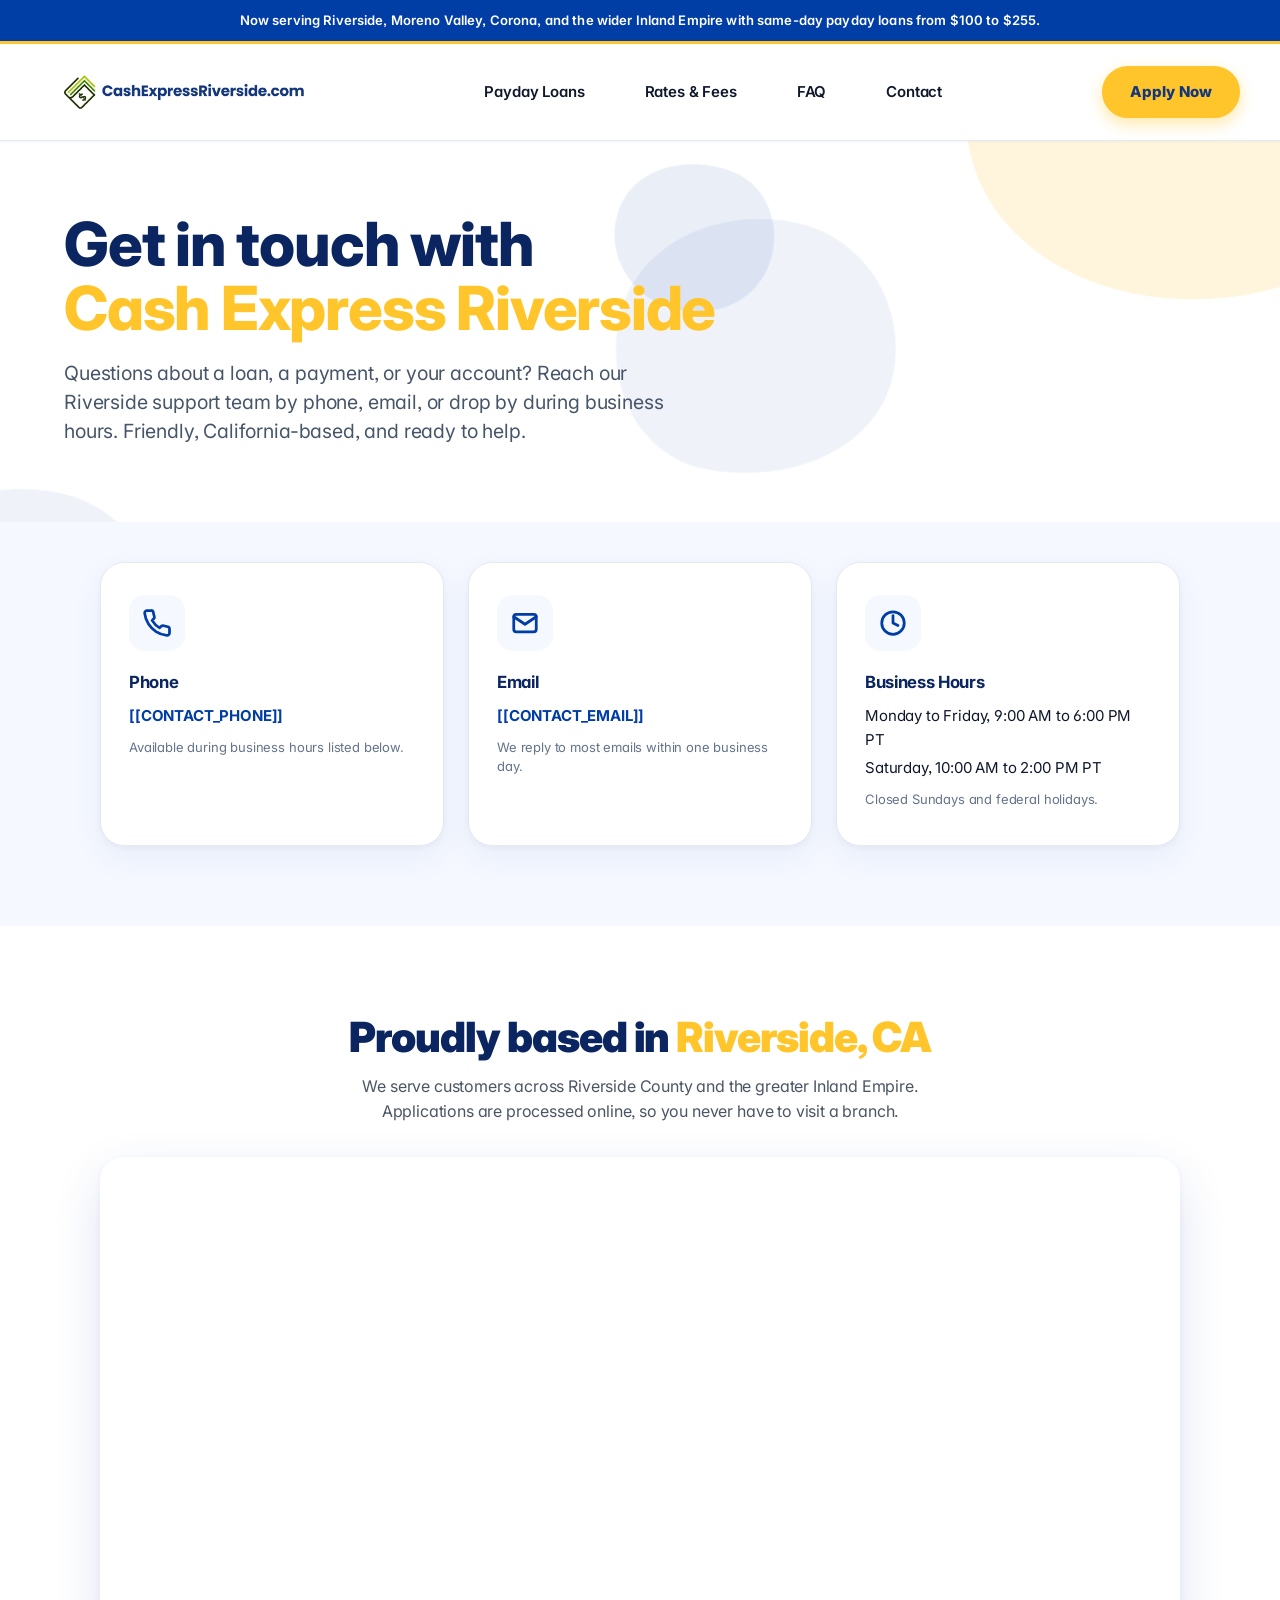
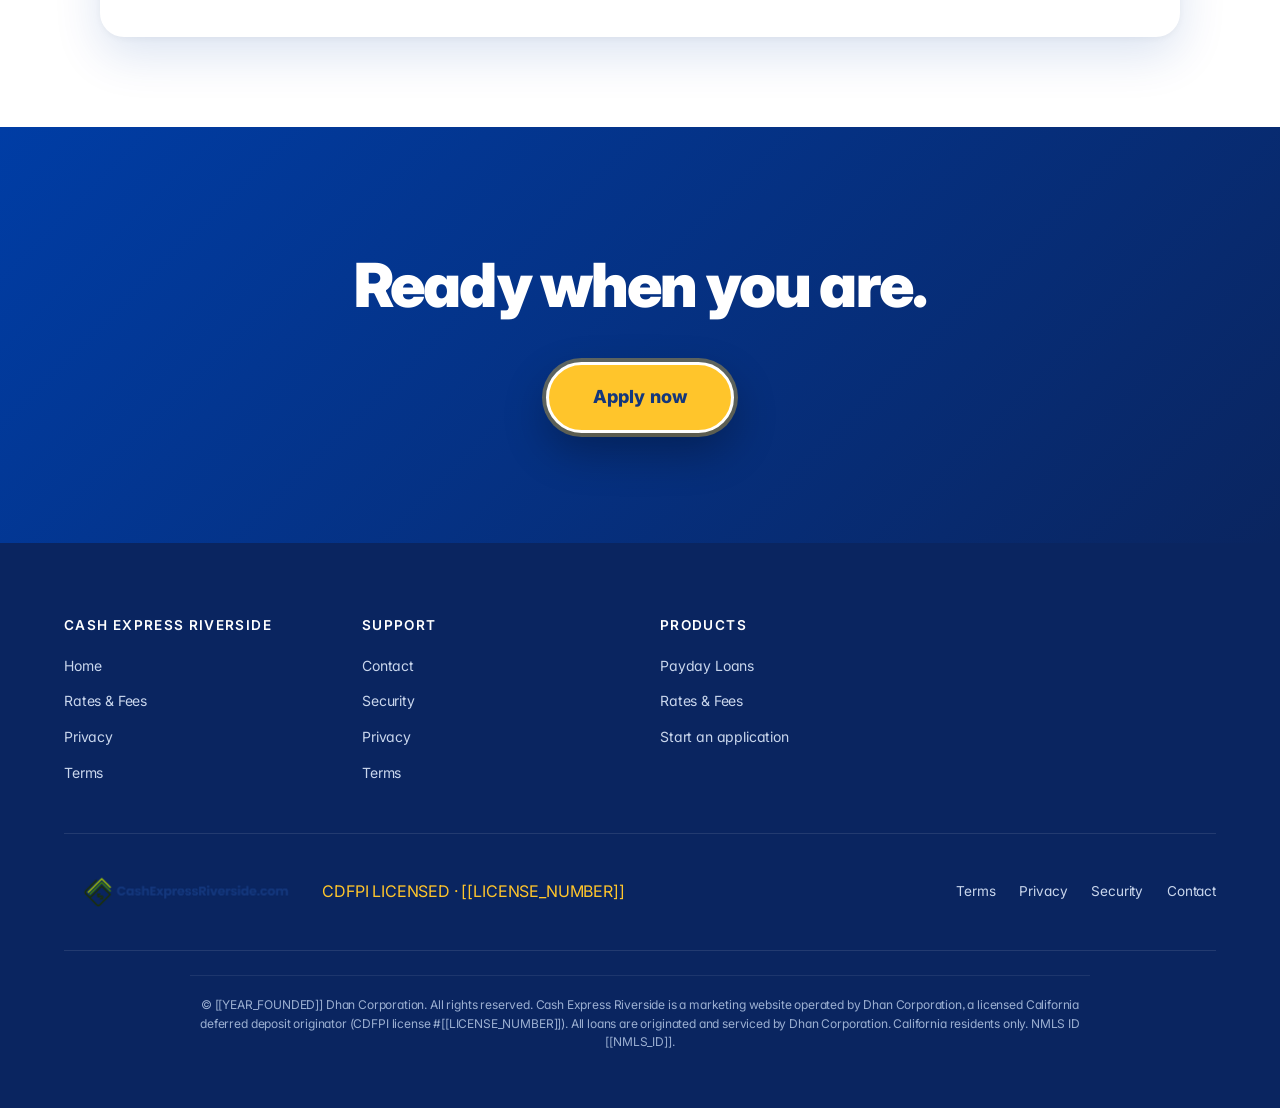
==== commit b1198d62: "desktop: un-bleed mobile-centric layout from the hero (polish v28) Two earlier polish blocks applied" ====
--- a/contact/index.html
+++ b/contact/index.html
@@ -17,7 +17,7 @@
   <link rel="preconnect" href="https://fonts.gstatic.com" crossorigin>
   <link rel="preload" as="style" href="https://fonts.googleapis.com/css2?family=Inter:wght@400;500;600;700;800&display=swap">
   <link rel="stylesheet" href="https://fonts.googleapis.com/css2?family=Inter:wght@400;500;600;700;800&display=swap">
-  <link rel="stylesheet" href="/css/style.css?v=11">
+  <link rel="stylesheet" href="/css/style.css?v=14">
   <script type="application/ld+json">{"@context":"https://schema.org","@type":"ContactPage","name":"Contact Cash Express Riverside","url":"https://cashexpressriverside.com/contact/","publisher":{"@type":"FinancialService","name":"Cash Express Riverside","telephone":"[[CONTACT_PHONE]]","email":"[[CONTACT_EMAIL]]","areaServed":{"@type":"City","name":"Riverside","containedInPlace":{"@type":"State","name":"California"}}}}</script>
 </head>
 <body>
--- a/css/style.css
+++ b/css/style.css
@@ -5260,3 +5260,111 @@
   margin-left: auto !important;
   margin-right: auto !important;
 }
+
+/* ═════════════════════════════════════════════════════════════════════
+   POLISH v27 — fix the "How To Get a Payday Loan" step cards on
+   mobile. The desktop grid (56px circle | copy) was being forced on
+   phones too (display:grid !important overrode the mobile
+   flex-direction:column rule), so the numbered circle sat in its
+   own narrow column while the centered title + paragraph floated
+   beside it — looked broken in the screenshot.
+
+   On ≤700px: stack number circle on top, then centered title, then
+   centered paragraph. Clean vertical rhythm, no orphan circle.
+   ═════════════════════════════════════════════════════════════════════ */
+@media (max-width: 700px) {
+  .step-card {
+    display: flex !important;
+    flex-direction: column !important;
+    align-items: center !important;
+    justify-content: center !important;
+    text-align: center !important;
+    gap: 14px !important;
+    padding: 24px 20px !important;
+    grid-template-columns: none !important;
+  }
+  .step-card > .step-num {
+    margin: 0 auto !important;
+  }
+  .step-card > div:not(.step-num) {
+    text-align: center !important;
+    width: 100%;
+  }
+  .step-card .step-label {
+    text-align: center !important;
+    justify-content: center !important;
+    width: 100%;
+  }
+  .step-card p {
+    text-align: center !important;
+    margin: 0 !important;
+  }
+}
+
+/* ═════════════════════════════════════════════════════════════════════
+   POLISH v28 — un-bleed mobile-centric rules on desktop.
+   Earlier .hero-checks centering + polish v23 .hero-cta centering
+   were applied WITHOUT a @media guard, so they made the hero on
+   desktop look like a mobile layout (narrow centered CTA column,
+   centered check rows). Restore the original left-aligned row
+   layout for ≥769px — mobile keeps the stacked + centered look.
+   ═════════════════════════════════════════════════════════════════════ */
+@media (min-width: 769px) {
+  /* Hero check rows: column list but items left-aligned, not centered */
+  .hero-checks {
+    align-items: flex-start !important;
+    justify-content: flex-start !important;
+    margin-left: 0 !important;
+    margin-right: 0 !important;
+    width: auto !important;
+  }
+  .hero-checks li {
+    justify-content: flex-start !important;
+    text-align: left !important;
+  }
+
+  /* Hero CTA: back to a horizontal row — Apply Now + "Questions?" link
+     side by side, left-aligned inside the hero-content column. */
+  .hero-cta {
+    flex-direction: row !important;
+    align-items: center !important;
+    justify-content: flex-start !important;
+    gap: 20px !important;
+    margin-left: 0 !important;
+    margin-right: 0 !important;
+    width: auto !important;
+  }
+  .hero-cta .btn-apply,
+  .hero-cta .btn-apply.btn-lg { align-self: auto !important; }
+  .hero-cta .hero-link {
+    text-align: left !important;
+    align-self: center !important;
+  }
+
+  /* Hero content column should read left-aligned on desktop, not
+     center-aligned (mobile-only text-align:center is set earlier at
+     max-width:768 so this is belt-and-braces). */
+  .page-hero .hero-content,
+  .page-hero .hero-content h1,
+  .page-hero .hero-content .hero-subtitle {
+    text-align: left !important;
+  }
+  .page-hero .hero-content .hero-subtitle {
+    margin-left: 0 !important;
+    margin-right: 0 !important;
+  }
+
+  /* Section rhythm on desktop was 56/56 (polish v24) — a touch tight
+     for the wide viewport. Bump to 80/80 so sections breathe without
+     reopening the old 140-px gaps. Mobile (≤700) stays at 40/40. */
+  .page-hero      { padding: 72px 0 48px !important; }
+  .features,
+  .use-cases,
+  .testimonials,
+  .how-it-works,
+  .requirements,
+  .service-area,
+  .faq            { padding: 80px 0 !important; }
+  .pre-footer     { padding: 96px 0 !important; }
+  .testimonials   { padding-top: 80px !important; }
+}
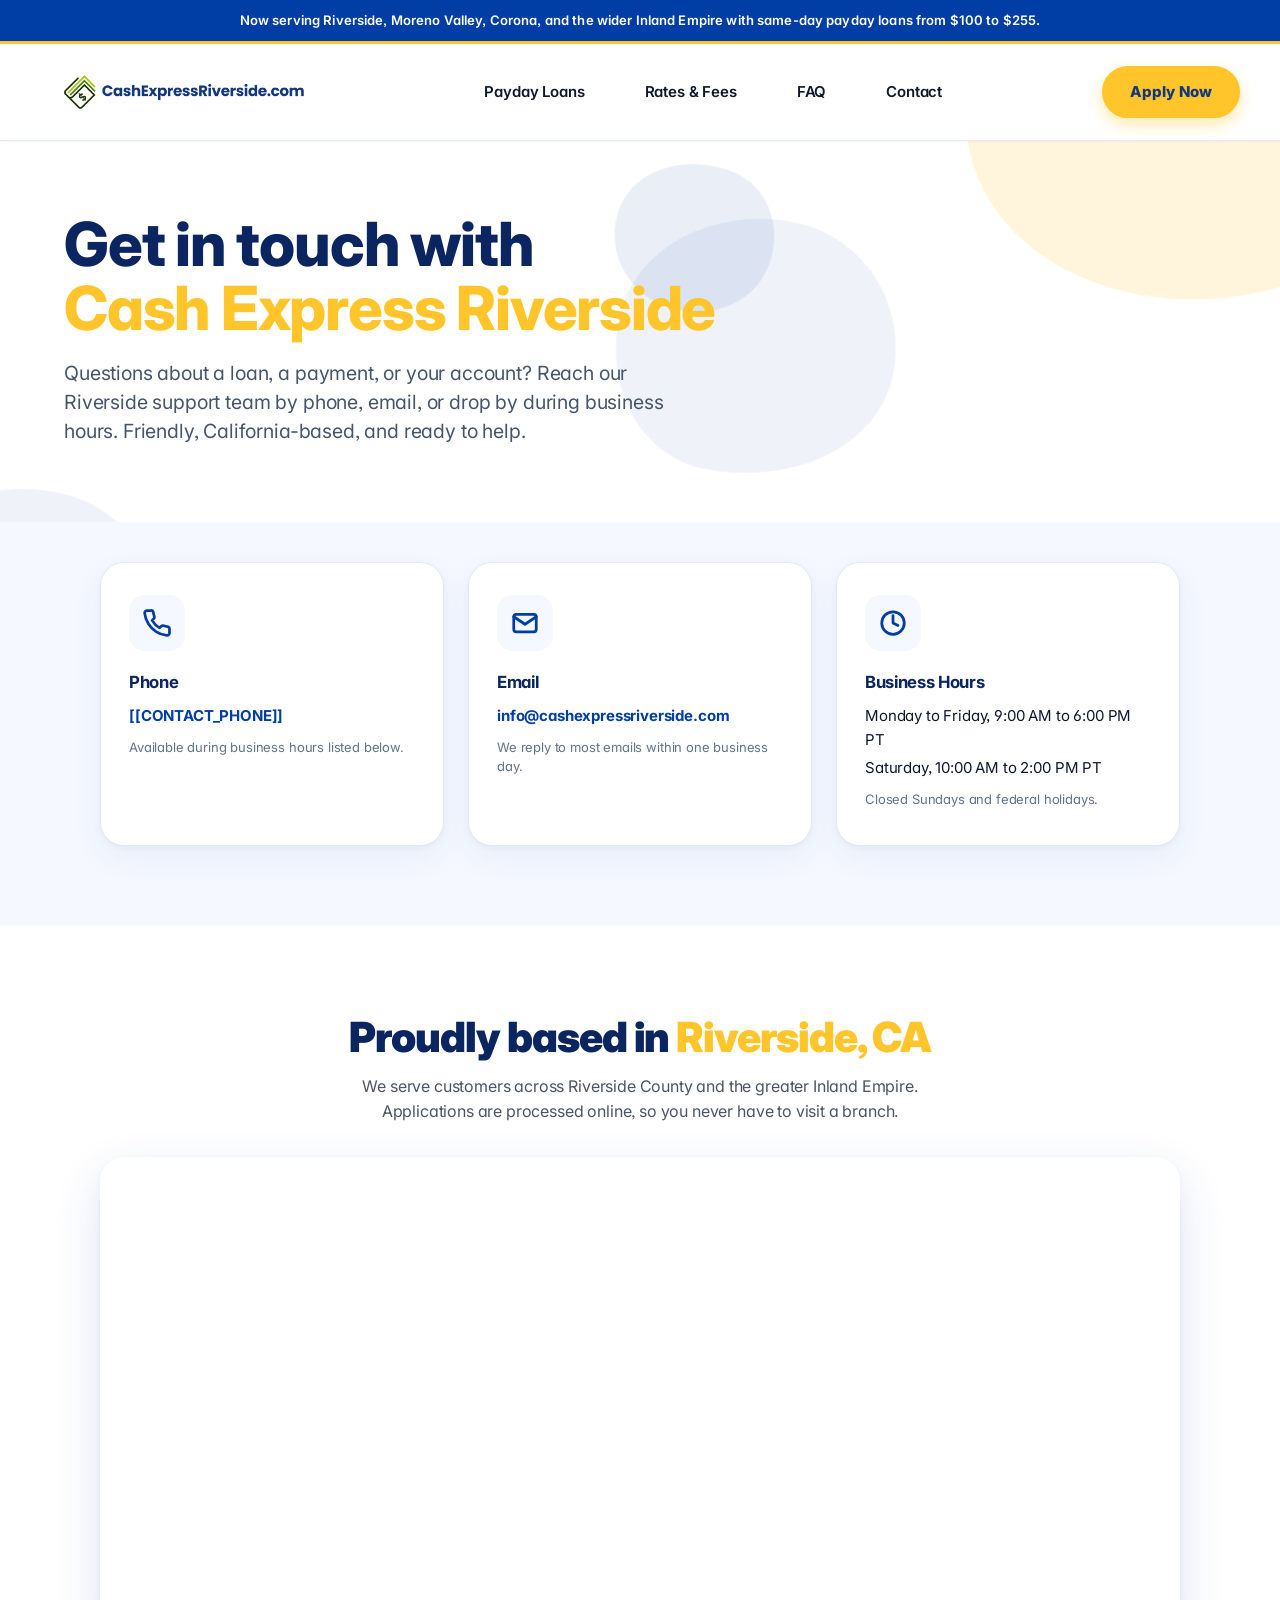
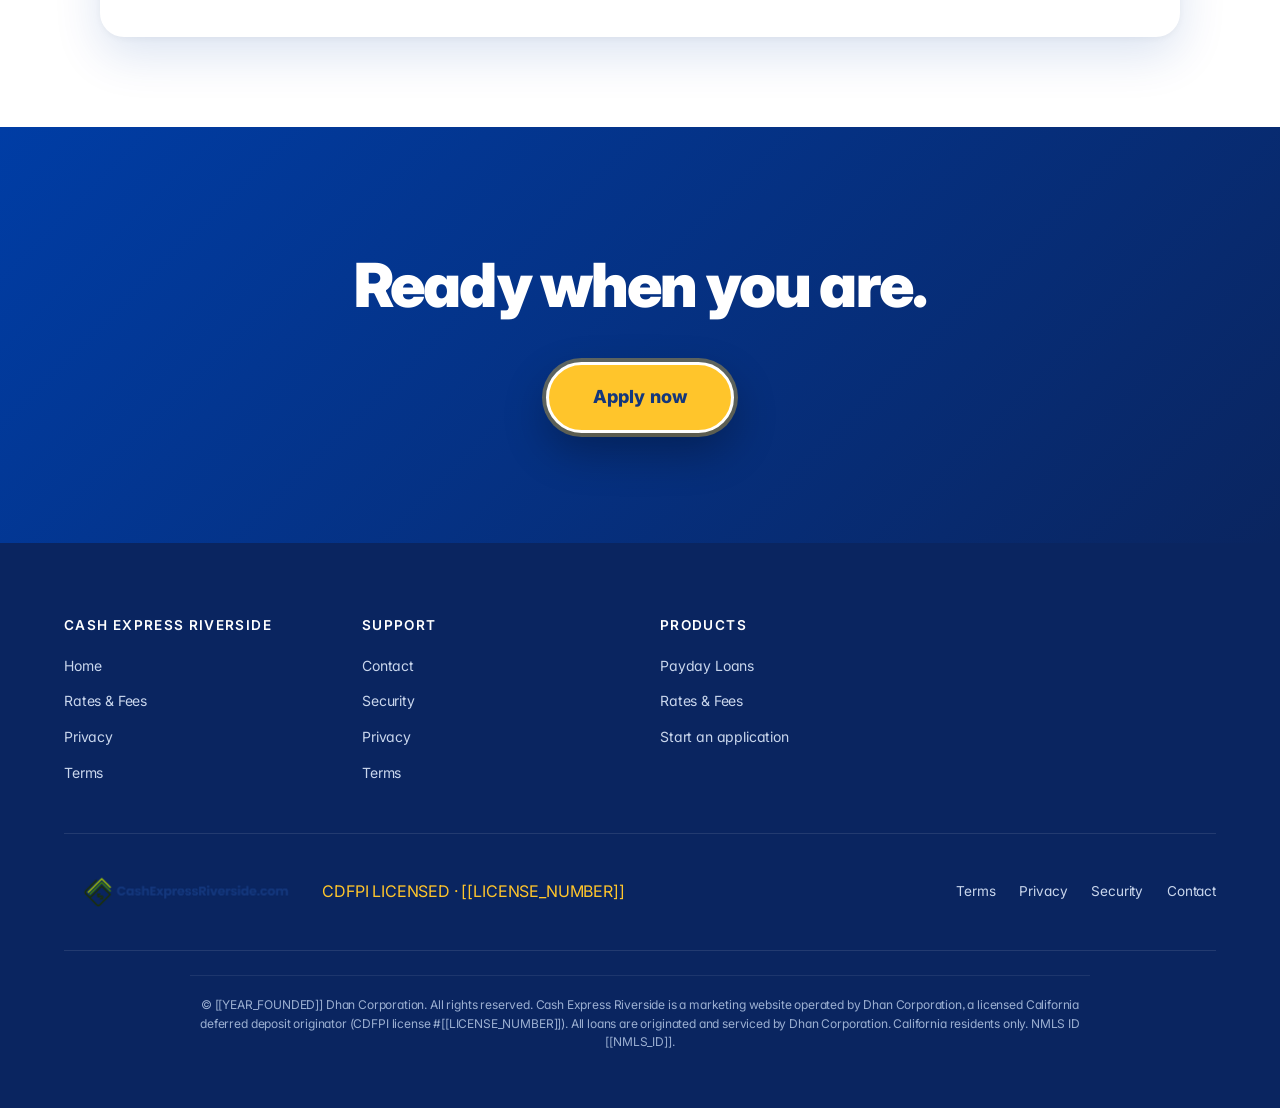
==== commit b921fb87: "site: replace [[CONTACT_EMAIL]] placeholder with info@cashexpressriverside.com Covers every user-vis" ====
--- a/contact/index.html
+++ b/contact/index.html
@@ -18,7 +18,7 @@
   <link rel="preload" as="style" href="https://fonts.googleapis.com/css2?family=Inter:wght@400;500;600;700;800&display=swap">
   <link rel="stylesheet" href="https://fonts.googleapis.com/css2?family=Inter:wght@400;500;600;700;800&display=swap">
   <link rel="stylesheet" href="/css/style.css?v=14">
-  <script type="application/ld+json">{"@context":"https://schema.org","@type":"ContactPage","name":"Contact Cash Express Riverside","url":"https://cashexpressriverside.com/contact/","publisher":{"@type":"FinancialService","name":"Cash Express Riverside","telephone":"[[CONTACT_PHONE]]","email":"[[CONTACT_EMAIL]]","areaServed":{"@type":"City","name":"Riverside","containedInPlace":{"@type":"State","name":"California"}}}}</script>
+  <script type="application/ld+json">{"@context":"https://schema.org","@type":"ContactPage","name":"Contact Cash Express Riverside","url":"https://cashexpressriverside.com/contact/","publisher":{"@type":"FinancialService","name":"Cash Express Riverside","telephone":"[[CONTACT_PHONE]]","email":"info@cashexpressriverside.com","areaServed":{"@type":"City","name":"Riverside","containedInPlace":{"@type":"State","name":"California"}}}}</script>
 </head>
 <body>
 <div class="ce-blob-field" aria-hidden="true">
@@ -110,7 +110,7 @@
           <svg viewBox="0 0 24 24" width="30" height="30" fill="none" stroke="#003DA5" stroke-width="2.2" stroke-linecap="round" stroke-linejoin="round"><rect x="3" y="5" width="18" height="14" rx="2"/><path d="M3 7 L12 13 L21 7"/></svg>
         </div>
         <h3>Email</h3>
-        <p><a href="mailto:[[CONTACT_EMAIL]]">[[CONTACT_EMAIL]]</a></p>
+        <p><a href="mailto:info@cashexpressriverside.com">info@cashexpressriverside.com</a></p>
         <p class="contact-sub">We reply to most emails within one business day.</p>
       </div>
 
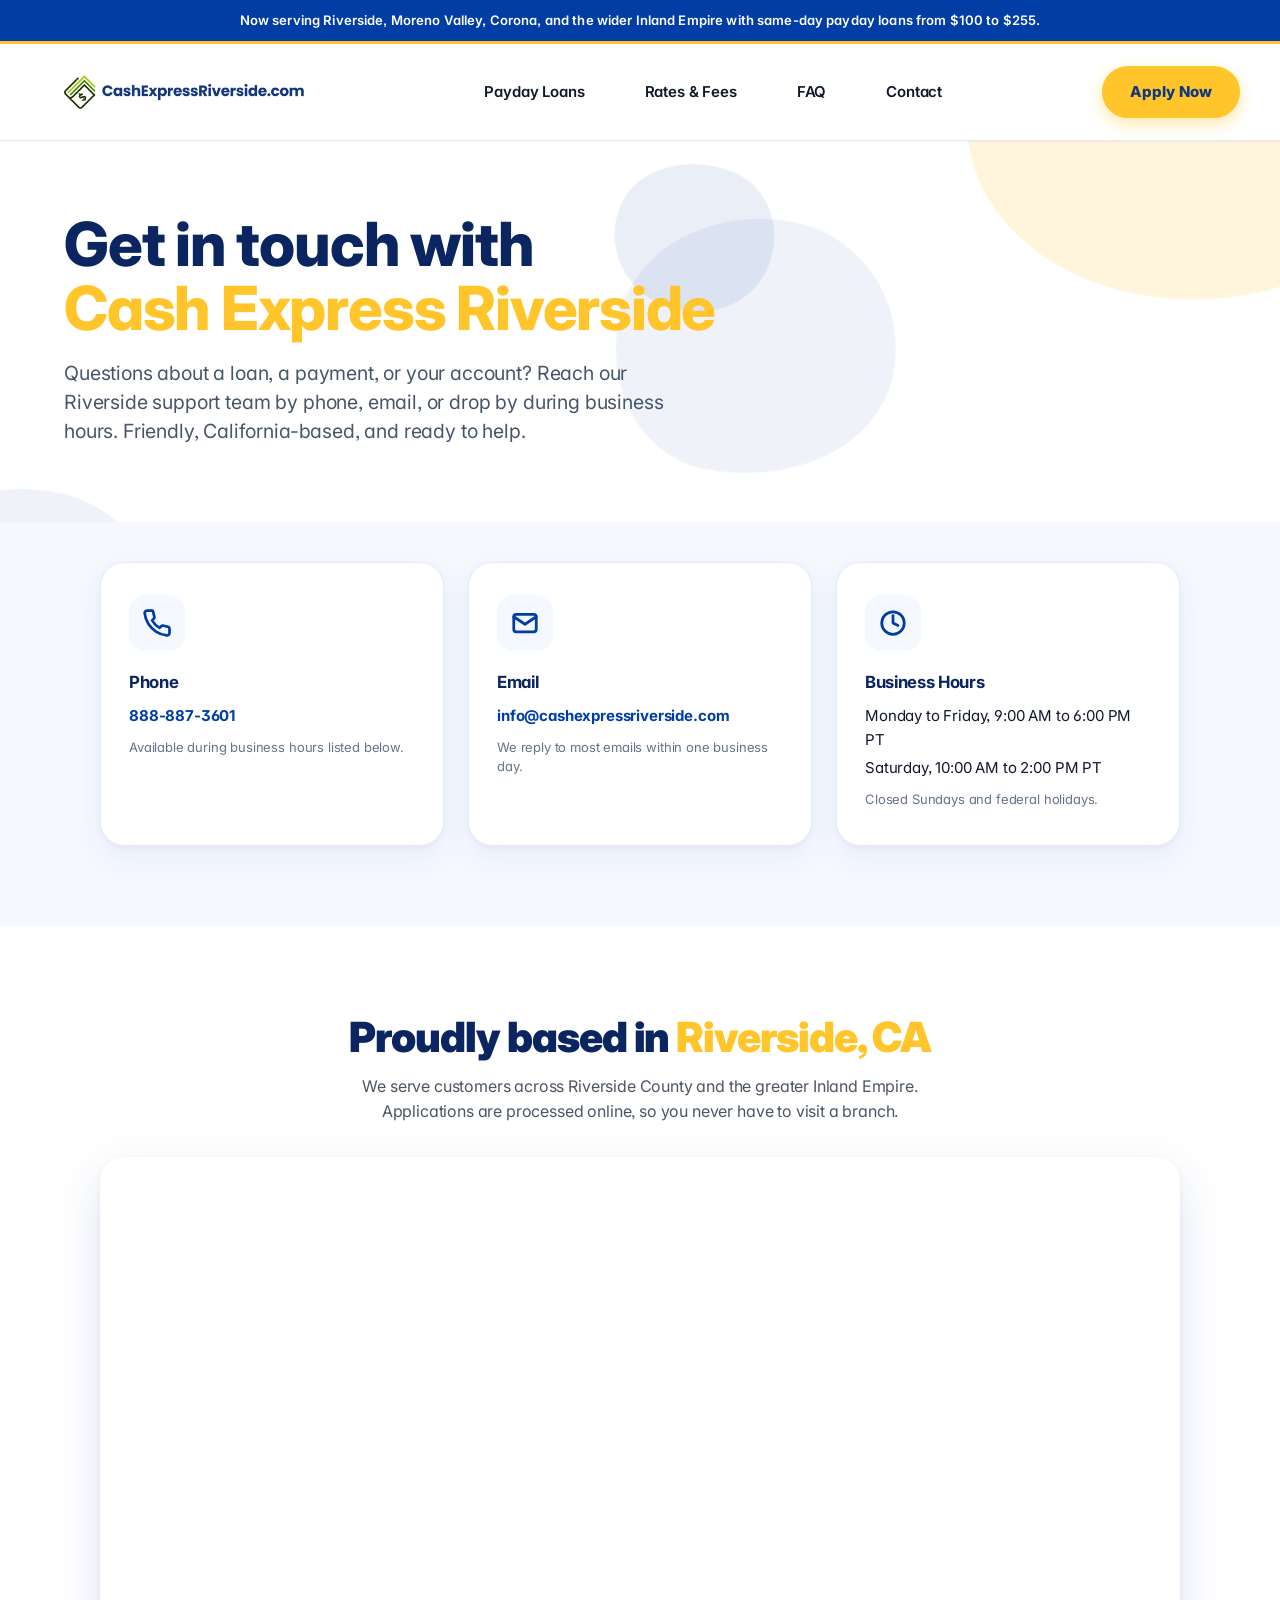
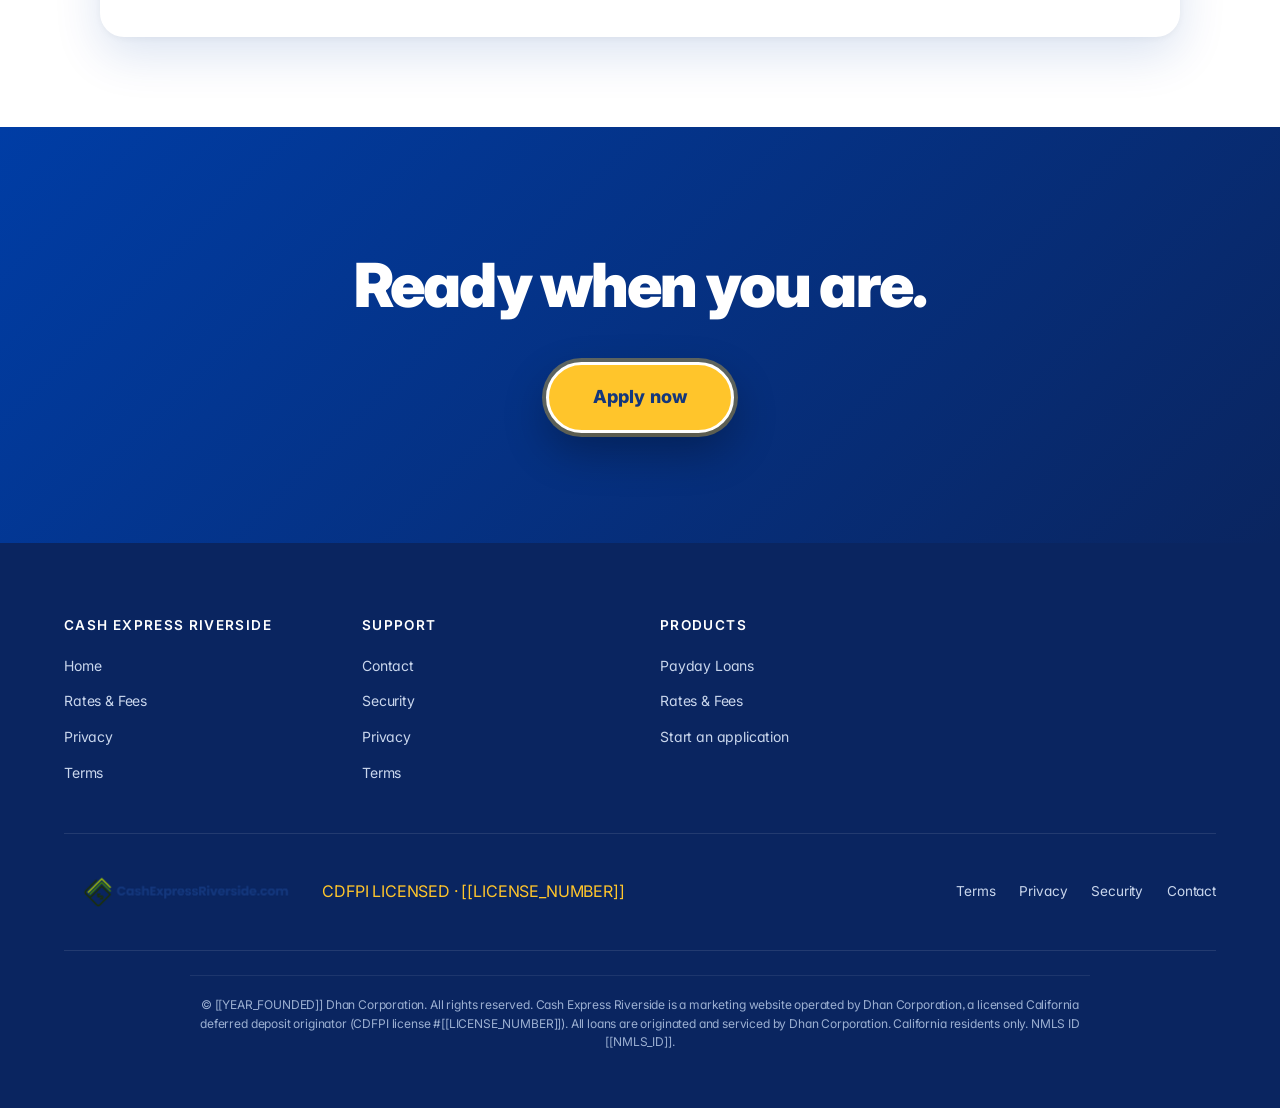
==== commit a7281b58: "site: replace [[CONTACT_PHONE]] placeholder with 888-887-3601 Visible label uses the dashed human fo" ====
--- a/contact/index.html
+++ b/contact/index.html
@@ -18,7 +18,7 @@
   <link rel="preload" as="style" href="https://fonts.googleapis.com/css2?family=Inter:wght@400;500;600;700;800&display=swap">
   <link rel="stylesheet" href="https://fonts.googleapis.com/css2?family=Inter:wght@400;500;600;700;800&display=swap">
   <link rel="stylesheet" href="/css/style.css?v=14">
-  <script type="application/ld+json">{"@context":"https://schema.org","@type":"ContactPage","name":"Contact Cash Express Riverside","url":"https://cashexpressriverside.com/contact/","publisher":{"@type":"FinancialService","name":"Cash Express Riverside","telephone":"[[CONTACT_PHONE]]","email":"info@cashexpressriverside.com","areaServed":{"@type":"City","name":"Riverside","containedInPlace":{"@type":"State","name":"California"}}}}</script>
+  <script type="application/ld+json">{"@context":"https://schema.org","@type":"ContactPage","name":"Contact Cash Express Riverside","url":"https://cashexpressriverside.com/contact/","publisher":{"@type":"FinancialService","name":"Cash Express Riverside","telephone":"888-887-3601","email":"info@cashexpressriverside.com","areaServed":{"@type":"City","name":"Riverside","containedInPlace":{"@type":"State","name":"California"}}}}</script>
 </head>
 <body>
 <div class="ce-blob-field" aria-hidden="true">
@@ -101,7 +101,7 @@
           <svg viewBox="0 0 24 24" width="30" height="30" fill="none" stroke="#003DA5" stroke-width="2.2" stroke-linecap="round" stroke-linejoin="round"><path d="M22 16.92 v3 a2 2 0 0 1 -2.18 2 a19.79 19.79 0 0 1 -8.63 -3.07 a19.5 19.5 0 0 1 -6 -6 a19.79 19.79 0 0 1 -3.07 -8.67 A2 2 0 0 1 4.11 2 h3 a2 2 0 0 1 2 1.72 a12.84 12.84 0 0 0 .7 2.81 a2 2 0 0 1 -.45 2.11 L8.09 9.91 a16 16 0 0 0 6 6 l1.27 -1.27 a2 2 0 0 1 2.11 -.45 a12.84 12.84 0 0 0 2.81 .7 A2 2 0 0 1 22 16.92 Z"/></svg>
         </div>
         <h3>Phone</h3>
-        <p><a href="tel:[[CONTACT_PHONE]]">[[CONTACT_PHONE]]</a></p>
+        <p><a href="tel:+18888873601">888-887-3601</a></p>
         <p class="contact-sub">Available during business hours listed below.</p>
       </div>
 
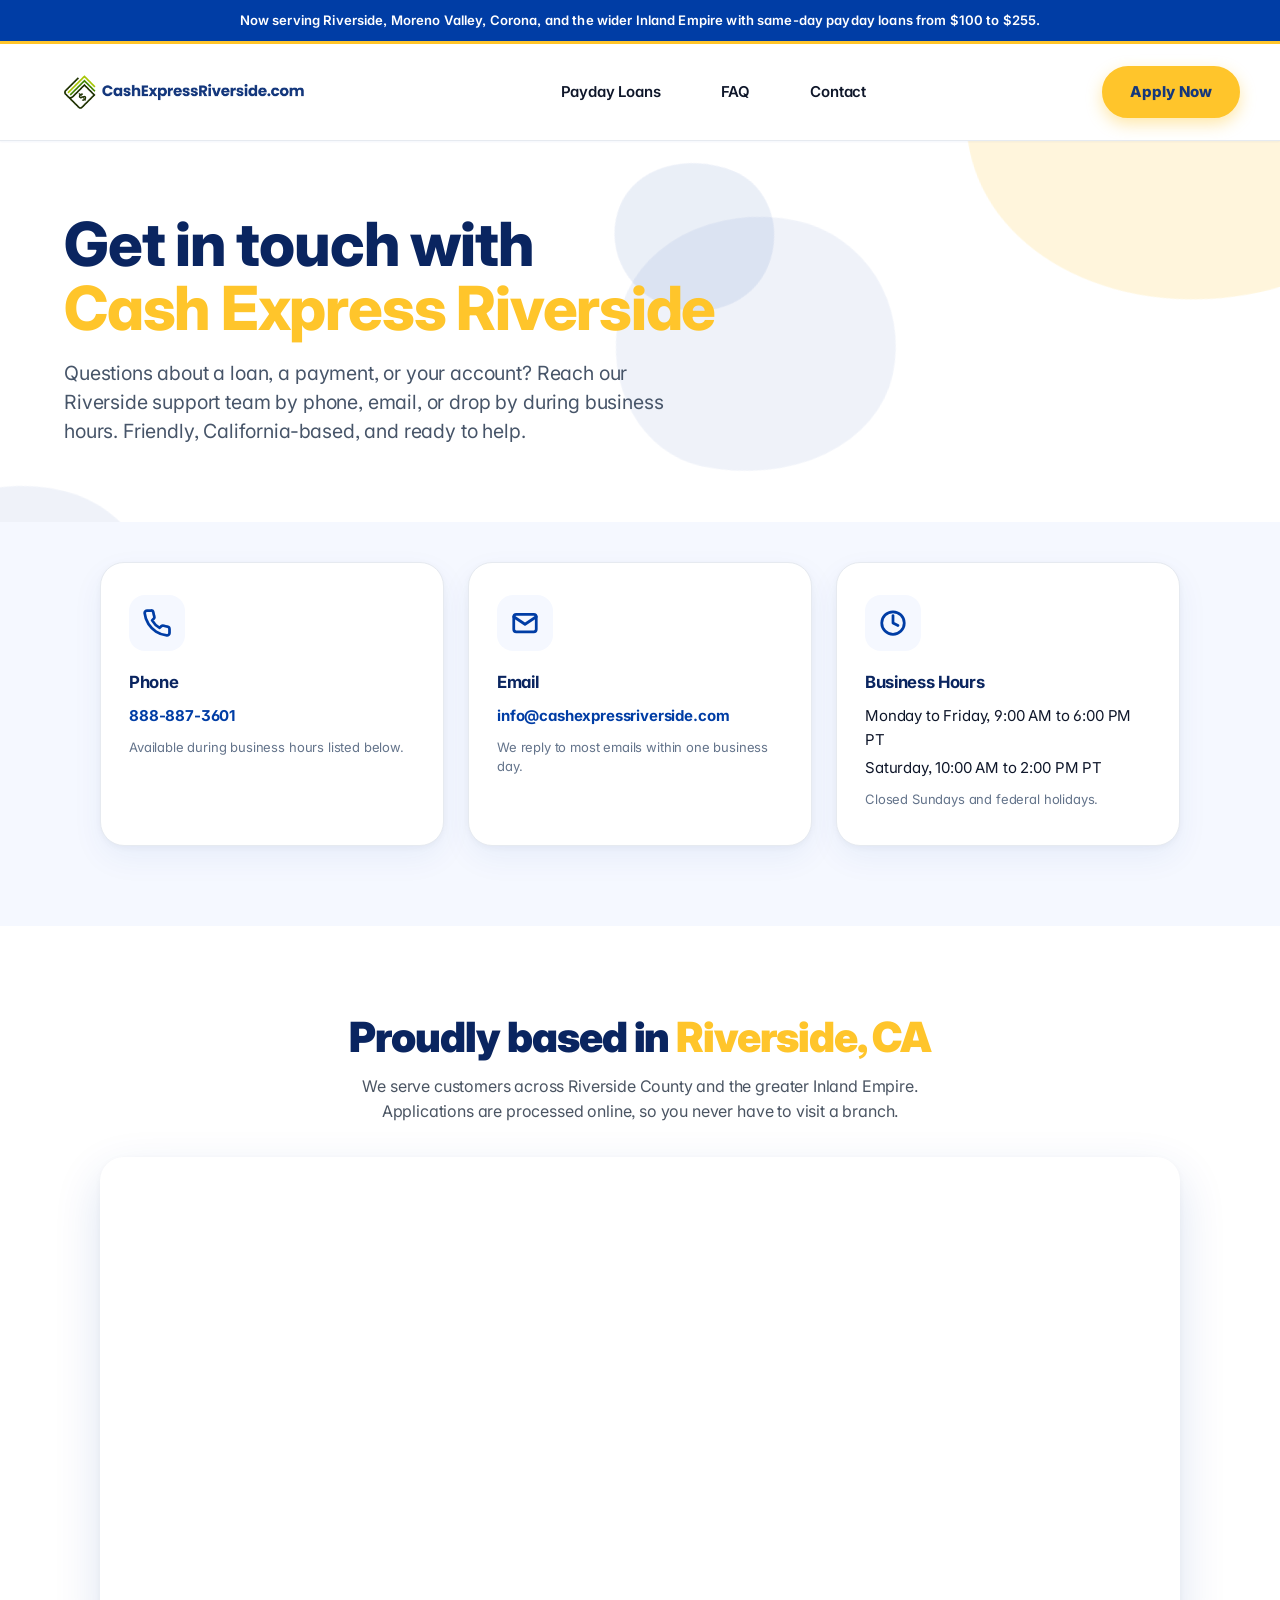
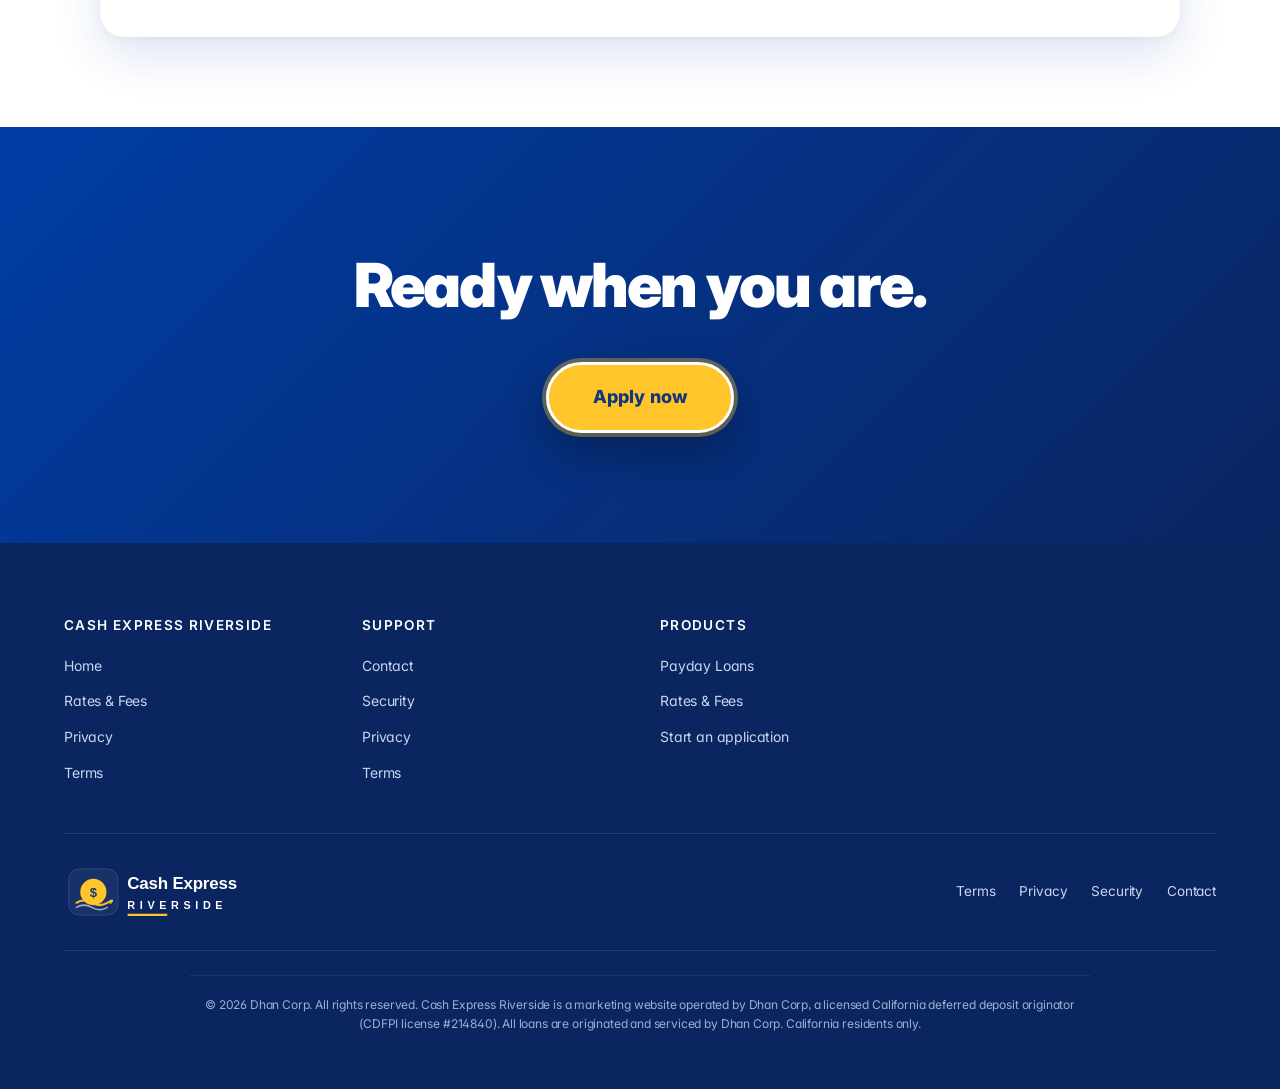
==== commit a2fc32c0: "final pass: license # 214840, Dhan Corp, white footer logo, drop Rates & Fees from header nav, trim " ====
--- a/contact/index.html
+++ b/contact/index.html
@@ -4,15 +4,19 @@
   <meta charset="UTF-8">
   <meta name="viewport" content="width=device-width, initial-scale=1.0">
   <title>Contact Us | Cash Express Riverside</title>
-  <meta name="description" content="Contact Cash Express Riverside in Riverside, CA. Phone, email, business hours, and service-area map. Loans originated by Dhan Corporation under CDFPI license.">
+  <meta name="description" content="Contact Cash Express Riverside in Riverside, CA. Phone, email, business hours, and service-area map. Loans originated by Dhan Corp under CDFPI license.">
   <link rel="canonical" href="https://cashexpressriverside.com/contact/">
   <link rel="icon" type="image/png" href="/images/favicon.png">
   <link rel="apple-touch-icon" href="/images/favicon.png">
   <link rel="manifest" href="/site.webmanifest">
-  <meta name="theme-color" content="#003DA5">
-  <link rel="preload" href="/fonts/poppins-400.woff2" as="font" type="font/woff2" crossorigin>
+  <meta name="theme-color" content="#FFC52B">
   <link rel="preload" href="/fonts/poppins-600.woff2" as="font" type="font/woff2" crossorigin>
   <link rel="preload" href="/fonts/poppins-700.woff2" as="font" type="font/woff2" crossorigin>
+  <link rel="preload" href="/fonts/poppins-400.woff2" as="font" type="font/woff2" crossorigin>
+  <link rel="preload" href="/fonts/poppins-500.woff2" as="font" type="font/woff2" crossorigin>
+  <link rel="preload" href="/fonts/poppins-800.woff2" as="font" type="font/woff2" crossorigin>
+  <link rel="preload" href="/fonts/poppins-400-ext.woff2" as="font" type="font/woff2" crossorigin>
+  <link rel="preload" href="/css/style.css?v=14" as="style">
   <link rel="preconnect" href="https://fonts.googleapis.com">
   <link rel="preconnect" href="https://fonts.gstatic.com" crossorigin>
   <link rel="preload" as="style" href="https://fonts.googleapis.com/css2?family=Inter:wght@400;500;600;700;800&display=swap">
@@ -49,7 +53,6 @@
     <nav class="main-nav" id="main-nav">
       <ul class="nav-list">
         <li class="nav-item"><a href="/">Payday Loans</a></li>
-        <li class="nav-item"><a href="/rates-and-fees/">Rates &amp; Fees</a></li>
         <li class="nav-item"><a href="/#faq-section">FAQ</a></li>
         <li class="nav-item"><a href="/contact/" aria-current="page">Contact</a></li>
       </ul>
@@ -67,7 +70,6 @@
       </div>
       <ul class="mobile-nav-list">
         <li class="mobile-nav-item"><a href="/">Payday Loans</a></li>
-        <li class="mobile-nav-item"><a href="/rates-and-fees/">Rates &amp; Fees</a></li>
         <li class="mobile-nav-item"><a href="/#faq-section">FAQ</a></li>
         <li class="mobile-nav-item"><a href="/contact/" aria-current="page">Contact</a></li>
       </ul>
@@ -187,9 +189,7 @@
     </div>
     <div class="footer-bottom">
       <div class="footer-bottom-left">
-        <a href="/"><img src="/images/logo.png" alt="Cash Express Riverside" width="228" height="64" loading="lazy"></a>
-        <span class="footer-badge-text">CDFPI LICENSED &middot; [[LICENSE_NUMBER]]</span>
-      </div>
+        <a href="/"><img src="/images/logo-white.svg" alt="Cash Express Riverside" width="228" height="64" loading="lazy"></a></div>
       <div class="footer-bottom-links">
         <a href="/terms/">Terms</a>
         <a href="/privacy/">Privacy</a>
@@ -198,7 +198,7 @@
       </div>
     </div>
     <div class="footer-legal">
-      <p>&copy; [[YEAR_FOUNDED]] Dhan Corporation. All rights reserved. Cash Express Riverside is a marketing website operated by Dhan Corporation, a licensed California deferred deposit originator (CDFPI license #[[LICENSE_NUMBER]]). All loans are originated and serviced by Dhan Corporation. California residents only. NMLS ID [[NMLS_ID]].</p>
+      <p>&copy; 2026 Dhan Corp. All rights reserved. Cash Express Riverside is a marketing website operated by Dhan Corp, a licensed California deferred deposit originator (CDFPI license #214840). All loans are originated and serviced by Dhan Corp. California residents only.</p>
     </div>
   </div>
 </footer>
